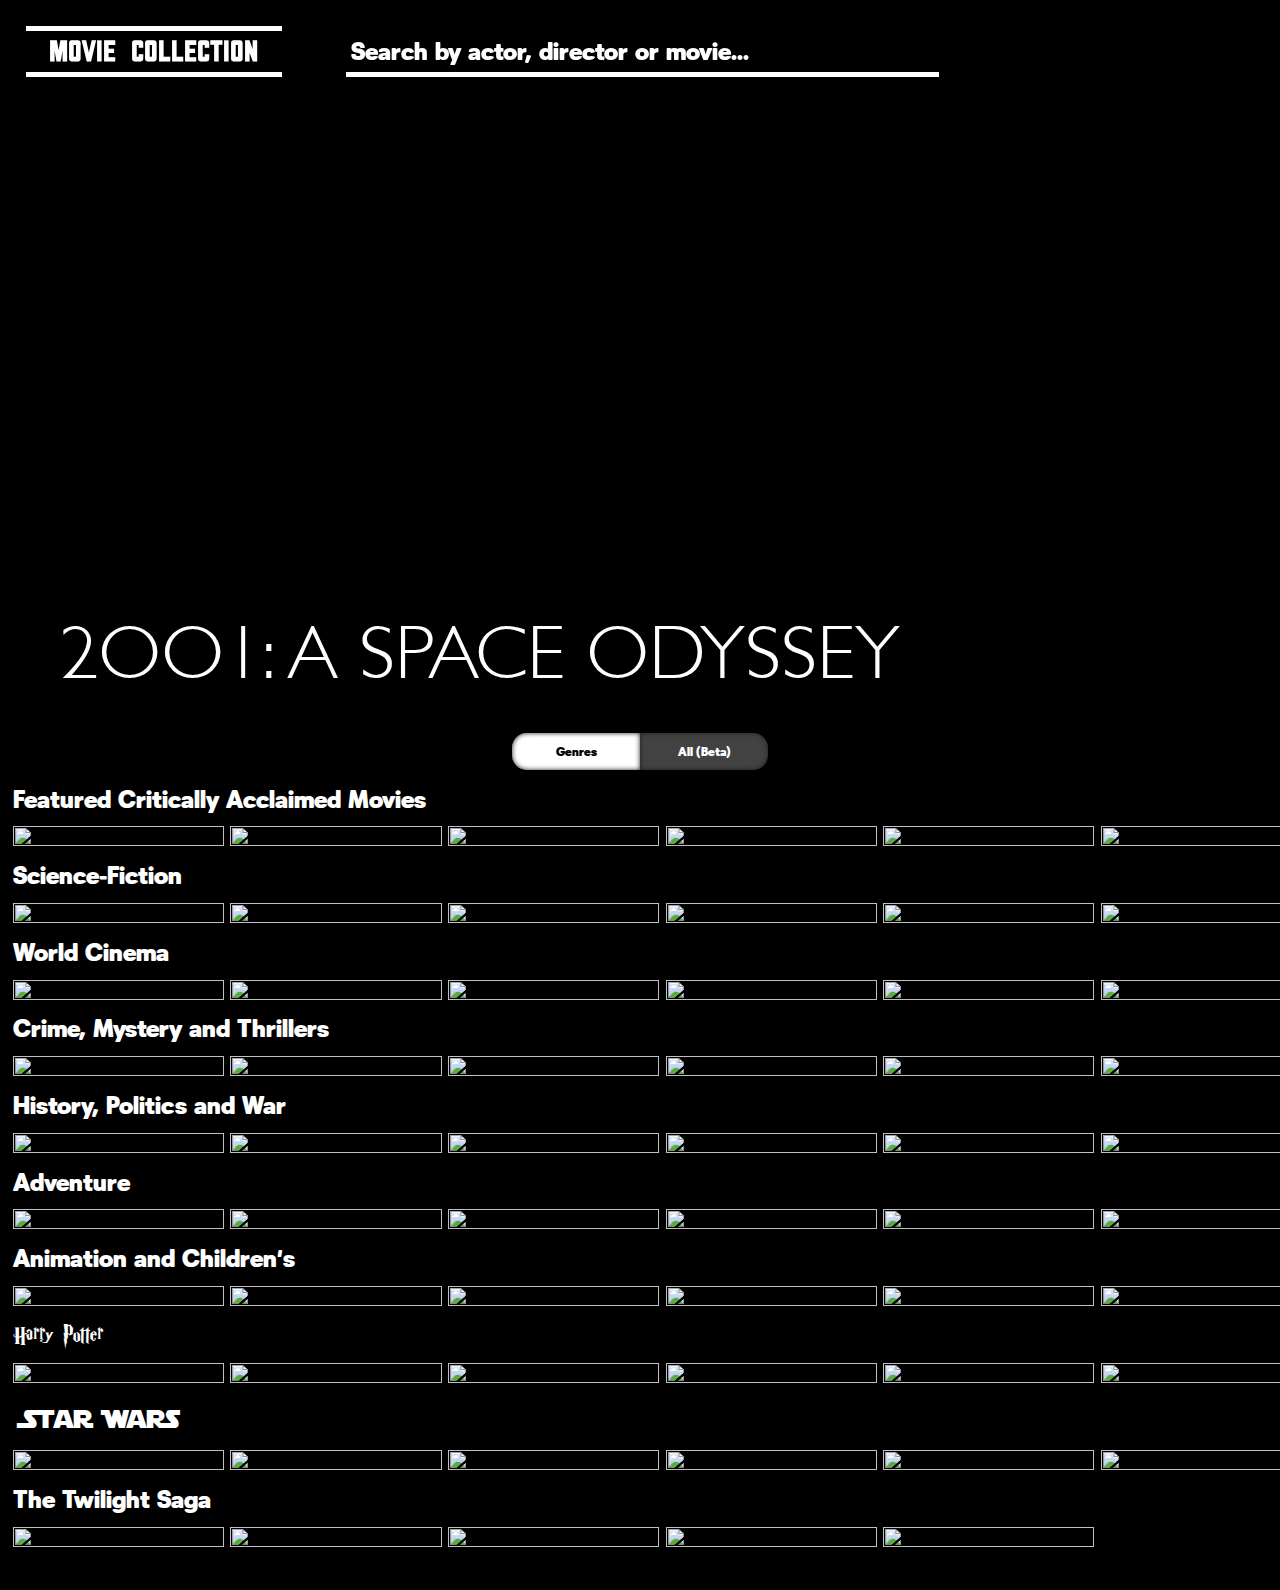
==== movies.html @ d175e72d "Adding the original code to be tidied up later." ====
<!DOCTYPE html>
<html>
<head>
    <title>Movie Collection</title>
    <link rel="stylesheet" type="text/css" href="movies.css" />
    <link rel="mask-icon" href="safari.svg" color="black">
    <script src="movies.js"></script>
    <meta charset="utf-8">
    <meta name="theme-color" content="#000000">
    <meta name="viewport" content="width=device-width, initial-scale=1, minimum-scale=1, maximum-scale=1, user-scalable=no">
</head>
    
<body>
<script></script>

    <div id="top-bar">
        <div class="top-title-box">        
            <p class="top-title">MOVIE COLLECTION</p>
        </div>
        <div id="top-search-box">
            <input type="text" id="search1" onkeyup="search1()"  placeholder="Search by actor, director or movie..." title="Type in a movie">
        </div>
    </div>
    
    <div id="block"></div>
    
    <a id="banner-link" href="https://1drv.ms/v/s!AguK73hSjArpjapY41tPJSIw1iPypg?e=dMWLCm">
        <div id="banner">
            <div id="banner-title-box">
                <p id="banner-title">2OO1: A SPACE ODYSSEY</p>
            </div>
        </div>
    </a>
    
    <p id="search-results">Search Results</p>
    
    <div id="button-box">
        <button class="buttons" id="view-genres">Genres</button><button class="buttons" id="view-all" onclick="sortList()">All (Beta)</button>
    </div>
          
<div id="content">

    <p class="content-title">Featured Critically Acclaimed Movies</p>
    
    <div class="content-row">

        <div class="movie-box">
            <img src="posters/catchme.jpg" class="movie-poster">
            <a href="https://www.youtube.com/embed/p1Fbf358i7I">
                <div class="movie-information">
                    <div class="movie-details">
                        <p class="movie-title">Catch Me If You Can</p>
                        <p class="movie-detail">Steven Spielberg</p>
                        <p class="movie-detail">2002</p>
                        <p class="movie-detail">Biographical/Crime</p>
                        <p class="movie-detail">2 hours 21 minutes</p> 
                        <p class="movie-detail-hidden">Leonardo DiCaprio, Tom Hanks, Christopher Walken, Martin Sheen</p>
                    </div>
                    <img src="icons/youtube.png" class="movie-icon movie-icon-left">
                    <img src="ratings/12.png" class="movie-icon movie-icon-right"> 
                </div>
             </a>
        </div>
        <div class="movie-box">
            <img src="posters/clockwork.jpg" class="movie-poster">
            <a href="https://www.amazon.co.uk/gp/video/detail/B00FFIID88/ref=atv_yv_hom_c_unkc_1_1">
                <div class="movie-information">
                    <div class="movie-details">
                        <p class="movie-title">Clockwork Orange<span style="float: left;">A</span></p>
                        <p class="movie-detail">Stanley Kubrick</p>
                        <p class="movie-detail">1971</p>
                        <p class="movie-detail">Dystopian</p>
                        <p class="movie-detail">2 hours 11 minutes</p> 
                        <p class="movie-detail-hidden">Malcolm McDowell, Patrick Magee, Michael Bates, Philip Stone</p>
                    </div>
                    <img src="icons/prime.png" class="movie-icon movie-icon-left">
                    <img src="ratings/18.png" class="movie-icon movie-icon-right"> 
                </div>
             </a>
        </div>
        <div class="movie-box">
            <img src="posters/mulholland.jpg" class="movie-poster">
            <a>
                <div class="movie-information">
                    <div class="movie-details">
                        <p class="movie-title">Mulholland Drive</p>
                        <p class="movie-detail">David Lynch</p>
                        <p class="movie-detail">2001</p>
                        <p class="movie-detail">Neo-Noir/Psychological Thriller</p>
                        <p class="movie-detail">2 hours 27 minutes</p> 
                        <p class="movie-detail-hidden">Naomi Watts, Laura Harring, Justin Theroux</p>
                    </div>
                    <img src="icons/blu-ray.png" class="movie-icon movie-icon-left">
                    <img src="ratings/15.png" class="movie-icon movie-icon-right"> 
                </div>
             </a>
        </div>
        <div class="movie-box">
            <img src="posters/pulp.jpg" class="movie-poster">
            <a href="https://www.youtube.com/embed/l37CMUicZFM">
                <div class="movie-information">
                    <div class="movie-details">
                        <p class="movie-title">Pulp Fiction</p>
                        <p class="movie-detail">Quentin Tarantino</p>
                        <p class="movie-detail">1994</p>
                        <p class="movie-detail">Crime</p>
                        <p class="movie-detail">2 hours 34 minutes</p> 
                        <p class="movie-detail-hidden">John Travolta, Uma Thurman, Samuel L. Jackson, Bruce Willis</p>
                    </div>
                    <img src="icons/youtube.png" class="movie-icon movie-icon-left">
                    <img src="ratings/18.png" class="movie-icon movie-icon-right"> 
                </div>
             </a>
        </div>
        <div class="movie-box">
            <img src="posters/shawshank.jpg" class="movie-poster">
            <a>
                <div class="movie-information">
                    <div class="movie-details">
                        <p class="movie-title">The Shawshank Redemption</p>
                        <p class="movie-detail">Frank Darabont</p>
                        <p class="movie-detail">1994</p>
                        <p class="movie-detail">Crime/Drama</p>
                        <p class="movie-detail">2 hours 16 minutes</p> 
                        <p class="movie-detail-hidden">Tim Robbins, Morgan Freeman</p>
                    </div>
                    <img src="icons/dvd.png" class="movie-icon movie-icon-left">
                    <img src="ratings/15.png" class="movie-icon movie-icon-right"> 
                </div>
             </a>
        </div>
        <div class="movie-box">
            <img src="posters/shining.jpg" class="movie-poster">
            <a href="https://www.amazon.co.uk/Shining-Jack-Nicholson/dp/B00HQFFNRW/ref=sr_1_1?crid=3IBY48U5XYM5M&keywords=the+shining&qid=1564929673&s=instant-video&sprefix=the+shi%2Cinstant-video%2C151&sr=1-1">
                <div class="movie-information">
                    <div class="movie-details">
                        <p class="movie-title">The Shining</p>
                        <p class="movie-detail">Stanley Kubrick</p>
                        <p class="movie-detail">1980</p>
                        <p class="movie-detail">Horror</p>
                        <p class="movie-detail">1 hour 59 minutes</p> 
                        <p class="movie-detail-hidden">Jack Nicholson, Shelley Duvall, Danny Lloyd</p>
                    </div>
                    <img src="icons/prime.png" class="movie-icon movie-icon-left">
                    <img src="ratings/15.png" class="movie-icon movie-icon-right"> 
                </div>
             </a>
        </div>
        <div class="movie-box">
            <img src="posters/blood.jpg" class="movie-poster">
            <a href="https://www.youtube.com/embed/XcdvukPJcW8">
                <div class="movie-information">
                    <div class="movie-details">
                        <p class="movie-title">There Will Be Blood</p>
                        <p class="movie-detail">Paul Thomas Anderson</p>
                        <p class="movie-detail">2007</p>
                        <p class="movie-detail">Drama/Epic</p>
                        <p class="movie-detail">2 hours 38 minutes</p> 
                        <p class="movie-detail-hidden">Daniel Day-Lewis, Paul Dano, Dillon Freasier</p>
                    </div>
                    <img src="icons/youtube.png" class="movie-icon movie-icon-left">
                    <img src="ratings/15.png" class="movie-icon movie-icon-right"> 
                </div>
             </a>
        </div>
        <div class="movie-box">
            <img src="posters/zulu.jpg" class="movie-poster">
            <a href="https://1drv.ms/v/s!AguK73hSjArpjapazeP9pHQRBlrNJQ?e=aNs4Rh">
                <div class="movie-information">
                    <div class="movie-details">
                        <p class="movie-title">Zulu</p>
                        <p class="movie-detail">Cy Endfield</p>
                        <p class="movie-detail">1964</p>
                        <p class="movie-detail">War</p>
                        <p class="movie-detail">2 hours 18 minutes</p> 
                        <p class="movie-detail-hidden">Stanley Baker, Jack Hawkins, Jack Hawkins, James Booth, Michael Caine</p>
                    </div>
                    <img src="icons/hard-drive.png" class="movie-icon movie-icon-left">
                    <img src="ratings/pg.png" class="movie-icon movie-icon-right"> 
                </div>
             </a>
        </div>
    </div>
    
    <p class="content-title" id="test">Science-Fiction</p>
    
    <div class="content-row">
        <div class="movie-box">
            <img src="posters/2012.jpg" class="movie-poster">
            <a>
                <div class="movie-information">
                    <div class="movie-details">
                        <p class="movie-title">2012</p>
                        <p class="movie-detail">Roland Emmerich</p>
                        <p class="movie-detail">2009</p>
                        <p class="movie-detail">Drama/Science-Fiction=</p>
                        <p class="movie-detail">2 hours 31 minutes</p> 
                        <p class="movie-detail-hidden">John Cusack, Morgan Lily, Amanda Peet, Chiwetel Ejiofor, Woody Harrelson</p>
                    </div>
                    <img src="icons/dvd.png" class="movie-icon movie-icon-left">
                    <img src="ratings/12.png" class="movie-icon movie-icon-right"> 
                </div>
             </a>
        </div>
        <div class="movie-box">
            <img src="posters/2001.jpg" class="movie-poster">
            <a href="https://1drv.ms/v/s!AguK73hSjArpjapY41tPJSIw1iPypg?e=dMWLCm">
                <div class="movie-information">
                    <div class="movie-details">
                        <p class="movie-title">2001: A Space Odyssey</p>
                        <p class="movie-detail">Stanley Kubrick</p>
                        <p class="movie-detail">1968</p>
                        <p class="movie-detail">Science-Fiction</p>
                        <p class="movie-detail">2 hours 29 minutes</p> 
                        <p class="movie-detail-hidden">Keir Dullea, Douglas Rain, Gary Lockwood</p>
                    </div>
                    <img src="icons/hard-drive.png" class="movie-icon movie-icon-left">
                    <img src="ratings/u.png" class="movie-icon movie-icon-right"> 
                </div>
             </a>
        </div>
        <div class="movie-box">
            <img src="posters/arrival.jpeg" class="movie-poster">
            <a>
                <div class="movie-information">
                    <div class="movie-details">
                        <p class="movie-title">Arrival</p>
                        <p class="movie-detail">Denis Villeneuve</p>
                        <p class="movie-detail">2016</p>
                        <p class="movie-detail">Drama/Science-Fiction</p>
                        <p class="movie-detail">1 hour 56 minutes</p> 
                        <p class="movie-detail-hidden">Amy Adams, Jeremy Renner, Forest Whitaker</p>
                    </div>
                    <img src="icons/blu-ray.png" class="movie-icon movie-icon-left">
                    <img src="ratings/12a.png" class="movie-icon movie-icon-right"> 
                </div>
             </a>
        </div>
        <div class="movie-box">
            <img src="posters/avatar.jpg" class="movie-poster">
            <a>
                <div class="movie-information">
                    <div class="movie-details">
                        <p class="movie-title">Avatar</p>
                        <p class="movie-detail">James Cameron</p>
                        <p class="movie-detail">2009</p>
                        <p class="movie-detail">Fantasy/Science-Fiction</p>
                        <p class="movie-detail">2 hours 50 minutes</p> 
                        <p class="movie-detail-hidden">Sam Worthington, Zoe Saldana, Sigourney Weaver</p>
                        <p class="movie-detail">Collector's Extended Cut</p> 
                    </div>
                    <img src="icons/blu-ray.png" class="movie-icon movie-icon-left">
                    <img src="ratings/12.png" class="movie-icon movie-icon-right"> 
                </div>
             </a>
        </div>
        <div class="movie-box">
            <img src="posters/district.jpg" class="movie-poster">
            <a>
                <div class="movie-information">
                    <div class="movie-details">
                        <p class="movie-title">District 9</p>
                        <p class="movie-detail">Neill Blomkamp</p>
                        <p class="movie-detail">2009</p>
                        <p class="movie-detail">Action/Science-Fiction</p>
                        <p class="movie-detail">1 hour 52 minutes</p> 
                        <p class="movie-detail-hidden">Sharlto Copley, Jason Cope, Louis Minnaar</p>
                    </div>
                    <img src="icons/blu-ray.png" class="movie-icon movie-icon-left">
                    <img src="ratings/15.png" class="movie-icon movie-icon-right"> 
                </div>
             </a>
        </div>
        <div class="movie-box">
            <img src="posters/gravity.jpg" class="movie-poster">
            <a href="https://www.youtube.com/embed/vqLInEywivE">
                <div class="movie-information">
                    <div class="movie-details">
                        <p class="movie-title">Gravity</p>
                        <p class="movie-detail">Alfonso Cuaron</p>
                        <p class="movie-detail">2013</p>
                        <p class="movie-detail">Science-Fiction</p>
                        <p class="movie-detail">1 hour 30 minutes</p> 
                        <p class="movie-detail-hidden">George Clooney, Sandra Bullock</p>
                    </div>
                    <img src="icons/youtube.png" class="movie-icon movie-icon-left">
                    <img src="ratings/12.png" class="movie-icon movie-icon-right"> 
                </div>
             </a>
        </div>
        <div class="movie-box">
            <img src="posters/interstellar.jpg" class="movie-poster">
            <a>
                <div class="movie-information">
                    <div class="movie-details">
                        <p class="movie-title">Interstellar</p>
                        <p class="movie-detail">Christopher Nolan</p>
                        <p class="movie-detail">2014</p>
                        <p class="movie-detail">Science-Fiction</p>
                        <p class="movie-detail">2 hours 49 minutes</p> 
                        <p class="movie-detail-hidden">Matthew McConaughey, Anne Hathaway, Jessica Chastain, Michael Caine, Mackenzie Foy, Matt Damon, Casey Affleck</p>
                    </div>
                    <img src="icons/blu-ray.png" class="movie-icon movie-icon-left">
                    <img src="ratings/12.png" class="movie-icon movie-icon-right"> 
                </div>
             </a>
        </div>
        <div class="movie-box">
            <img src="posters/maze.jpg" class="movie-poster">
            <a href="https://www.youtube.com/embed/XMV3xsQwx5o">
                <div class="movie-information">
                    <div class="movie-details">
                        <p class="movie-title">The Maze Runner</p>
                        <p class="movie-detail">Wes Ball</p>
                        <p class="movie-detail">2014</p>
                        <p class="movie-detail">Dystopian/Science-Fiction</p>
                        <p class="movie-detail">1 hour 53 minutes</p>   
                        <p class="movie-detail-hidden">Dylan O'Brien, Thomas Brodie-Sangster, Kaya Scodelario, Will Poulter</p>
                        <p class="movie-detail">Extended Edition</p>
                    </div>
                    <img src="icons/youtube.png" class="movie-icon movie-icon-left">
                    <img src="ratings/15.png" class="movie-icon movie-icon-right"> 
                </div>
             </a>
        </div>
        <div class="movie-box">
            <img src="posters/rememory.jpg" class="movie-poster">
            <a href="https://www.youtube.com/embed/rsV9kJRIluM">
                <div class="movie-information">
                    <div class="movie-details">
                        <p class="movie-title">Rememory</p>
                        <p class="movie-detail">Mark Palansky</p>
                        <p class="movie-detail">2017</p>
                        <p class="movie-detail">Mystery/Science-Fiction</p>
                        <p class="movie-detail">1 hour 52 minutes</p> 
                        <p class="movie-detail-hidden">Peter Dinklage, Julia Ormond, Martin Donovan</p>
                    </div>
                    <img src="icons/youtube.png" class="movie-icon movie-icon-left">
                    <img src="ratings/12.png" class="movie-icon movie-icon-right"> 
                </div>
             </a>
        </div>
        <div class="movie-box">
            <img src="posters/things.jpg" class="movie-poster">
            <a href="https://1drv.ms/v/s!AguK73hSjArpjawMyT2qcS2K-OV7NQ?e=6rxZE4">
                <div class="movie-information">
                    <div class="movie-details">
                        <p class="movie-title">Things to Come</p>
                        <p class="movie-detail">Stanley Donen</p>
                        <p class="movie-detail">1936</p>
                        <p class="movie-detail">Science-Fiction</p>
                        <p class="movie-detail">1 hour 36 minutes</p> 
                        <p class="movie-detail-hidden">Raymond Massey, Edward Chapman, 	Ralph Richardson, Margaretta Scott</p>
                    </div>
                    <img src="icons/hard-drive.png" class="movie-icon movie-icon-left">
                    <img src="ratings/pg.png" class="movie-icon movie-icon-right"> 
                </div>
             </a>
        </div>
    </div>
    
    <p class="content-title">World Cinema</p>
    
    <div class="content-row">
        <div class="movie-box">
            <img src="posters/blue.jpg" class="movie-poster">
            <a href="https://www.amazon.co.uk/gp/video/detail/B00KB5HUK2/ref=atv_yv_hom_c_unkc_1_1">
                <div class="movie-information">
                    <div class="movie-details">
                        <p class="movie-title">Blue is the Warmest Colour</p>
                        <p class="movie-detail">Abdellatif Kechiche</p>
                        <p class="movie-detail">2013</p>
                        <p class="movie-detail">Romance</p>
                        <p class="movie-detail">3 hours 0 minutes</p> 
                        <p class="movie-detail-hidden">Adele Exarchopoulos, Lea Seydoux</p>
                        <p class="movie-detail">French</p>
                    </div>
                    <img src="icons/prime.png" class="movie-icon movie-icon-left">
                    <img src="ratings/18.png" class="movie-icon movie-icon-right"> 
                </div>
             </a>
        </div>
        <div class="movie-box">
            <img src="posters/handmaiden.jpg" class="movie-poster">
            <a href="https://www.youtube.com/embed/GAlMC-gcfqU">
                <div class="movie-information">
                    <div class="movie-details">
                        <p class="movie-title">The Handmaiden</p>
                        <p class="movie-detail">Park Chan-wook</p>
                        <p class="movie-detail">2017</p>
                        <p class="movie-detail">Psychological Thriller</p>
                        <p class="movie-detail">2 hours 48 minutes</p>   
                        <p class="movie-detail-hidden">Minhee Kim, Tae Ri Kim, Jung-woo Ha, Jin-woong Jo</p>
                        <p class="movie-detail">Extended Edition</p>
                        <p class="movie-detail">Korean</p>
                    </div>
                    <img src="icons/youtube.png" class="movie-icon movie-icon-left">
                    <img src="ratings/18.png" class="movie-icon movie-icon-right"> 
                </div>
             </a>
        </div>
        <div class="movie-box">
            <img src="posters/oldboy.jpg" class="movie-poster">
            <a href="https://www.youtube.com/embed/x4Uil51XN-c">
                <div class="movie-information">
                    <div class="movie-details">
                        <p class="movie-title">Oldboy</p>
                        <p class="movie-detail">Park Chan-wook</p>
                        <p class="movie-detail">2003</p>
                        <p class="movie-detail">Mystery/Thriller</p>
                        <p class="movie-detail">2 hours 0 minutes</p>  
                        <p class="movie-detail-hidden">Choi min-sik, Kang Hye-jung Yoo Ji-Tae</p>
                        <p class="movie-detail">Korean</p>
                    </div>
                    <img src="icons/youtube.png" class="movie-icon movie-icon-left">
                    <img src="ratings/18.png" class="movie-icon movie-icon-right"> 
                </div>
             </a>
        </div>
        <div class="movie-box">
            <img src="posters/pans.jpg" class="movie-poster">
            <a>
                <div class="movie-information">
                    <div class="movie-details">
                        <p class="movie-title">Pan's Labyrinth</p>
                        <p class="movie-detail">Guillermo del Toro</p>
                        <p class="movie-detail">2006</p>
                        <p class="movie-detail">Dark Fantasy/Historical Drama</p>
                        <p class="movie-detail">1 hour 58 minutes</p>  
                        <p class="movie-detail-hidden">Ivana Baquero, Doug Jones, Sergi López</p>
                        <p class="movie-detail">Spanish</p>
                    </div>
                    <img src="icons/blu-ray.png" class="movie-icon movie-icon-left">
                    <img src="ratings/15.png" class="movie-icon movie-icon-right"> 
                </div>
             </a>
        </div>
        <div class="movie-box">
            <img src="posters/parasite.jpg" class="movie-poster">
            <a>
                <div class="movie-information">
                    <div class="movie-details">
                        <p class="movie-title">Parasite</p>
                        <p class="movie-detail">Bong Joon-ho</p>
                        <p class="movie-detail">2019</p>
                        <p class="movie-detail">Thriller</p>
                        <p class="movie-detail">2 hours 12 minutes</p> 
                        <p class="movie-detail-hidden">Kang Ho Song, Sun Kyun Lee, Yeo Jeong Cho, Woo Shik Choi, So Dam Park, Jung Eun Lee, Hyae Jin Chang</p>
                    </div>
                    <img src="icons/blu-ray.png" class="movie-icon movie-icon-left">
                    <img src="ratings/15.png" class="movie-icon movie-icon-right"> 
                </div>
             </a>
        </div>
        <div class="movie-box">
            <img src="posters/solaris.jpg" class="movie-poster">
            <a href="https://www.youtube.com/embed/mIVh8C7kkU4">
                <div class="movie-information">
                    <div class="movie-details">
                        <p class="movie-title">Solaris</p>
                        <p class="movie-detail">Andrei Tarkovsky</p>
                        <p class="movie-detail">1972</p>
                        <p class="movie-detail">Science-Fiction</p>
                        <p class="movie-detail">2 hours 47 minutes</p>  
                        <p class="movie-detail-hidden">Donatas Banionis, Natalya Bondarchuk</p>
                        <p class="movie-detail">Russian</p>
                    </div>
                    <img src="icons/youtube.png" class="movie-icon movie-icon-left">
                    <img src="ratings/12a.png" class="movie-icon movie-icon-right"> 
                </div>
             </a>
        </div>
        <div class="movie-box">
            <img src="posters/stalker.jpg" class="movie-poster">
            <a href="https://www.youtube.com/embed/9nm8wrcWh0Y">
                <div class="movie-information">
                    <div class="movie-details">
                        <p class="movie-title">Stalker</p>
                        <p class="movie-detail">Andrei Tarkovsky</p>
                        <p class="movie-detail">1980</p>
                        <p class="movie-detail">Science-Fiction</p>
                        <p class="movie-detail">2 hours 42 minutes</p>  
                        <p class="movie-detail-hidden">Aleksandr Kaydanovskiy, Anatoliy Solonitsyn, Nikolay Grinko, Alisa Freyndlikh</p>
                        <p class="movie-detail">Russian</p>
                    </div>
                    <img src="icons/youtube.png" class="movie-icon movie-icon-left">
                    <img src="ratings/pg.png" class="movie-icon movie-icon-right"> 
                </div>
             </a>
        </div>
    </div>
    
    <p class="content-title">Crime, Mystery and Thrillers</p>
    
    <div class="content-row">
        <div class="movie-box">
            <img src="posters/steps.jpg" class="movie-poster">
            <a href="https://1drv.ms/v/s!AguK73hSjArpjapbUhI-v4saLTE5-w?e=RDNw8p">
                <div class="movie-information">
                    <div class="movie-details">
                        <p class="movie-title">The 39 Steps</p>
                        <p class="movie-detail">Alfred Hitchcock</p>
                        <p class="movie-detail">1935</p>
                        <p class="movie-detail">Mystery/Thriller</p>
                        <p class="movie-detail">1 hour 27 minutes</p> 
                        <p class="movie-detail-hidden">Robert Donat, Madeleine Carroll, Wylie Watson</p>
                    </div>
                    <img src="icons/hard-drive.png" class="movie-icon movie-icon-left">
                    <img src="ratings/u.png" class="movie-icon movie-icon-right"> 
                </div>
             </a>
        </div>
        <div class="movie-box">
            <img src="posters/casino.png" class="movie-poster">
            <a>
                <div class="movie-information">
                    <div class="movie-details">
                        <p class="movie-title">Casino Royale</p>
                        <p class="movie-detail">Martin Campbell</p>
                        <p class="movie-detail">2006</p>
                        <p class="movie-detail">Spy/Thriller</p>
                        <p class="movie-detail">2 hours 18 minutes</p> 
                        <p class="movie-detail-hidden">Robert Donat, Madeleine Carroll, Wylie Watson</p>
                    </div>
                    <img src="icons/dvd.png" class="movie-icon movie-icon-left">
                    <img src="ratings/15.png" class="movie-icon movie-icon-right"> 
                </div>
             </a>
        </div>
        <div class="movie-box">
            <img src="posters/charade.jpg" class="movie-poster">
            <a href="https://1drv.ms/v/s!AguK73hSjArpjapXWmgKdABrteaOsw?e=0HqEhd">
                <div class="movie-information">
                    <div class="movie-details">
                        <p class="movie-title">Charade</p>
                        <p class="movie-detail">Stanley Donen</p>
                        <p class="movie-detail">1963</p>
                        <p class="movie-detail">Mystery/Thriller</p>
                        <p class="movie-detail">1 hour 53 minutes</p> 
                        <p class="movie-detail-hidden">Audrey Hepburn, Cary Grant, Walter Matthau, James Coburn, George Kennedy</p>
                    </div>
                    <img src="icons/hard-drive.png" class="movie-icon movie-icon-left">
                    <img src="ratings/pg.png" class="movie-icon movie-icon-right"> 
                </div>
             </a>
        </div>
        <div class="movie-box">
            <img src="posters/vinci.jpg" class="movie-poster">
            <a>
                <div class="movie-information">
                    <div class="movie-details">
                        <p class="movie-title">The Da Vinci Code</p>
                        <p class="movie-detail">Ron Howard</p>
                        <p class="movie-detail">2006</p>
                        <p class="movie-detail">Mystery/Thriller</p>
                        <p class="movie-detail">2 hours 22 minutes</p> 
                        <p class="movie-detail-hidden">Tom Hanks, Audrey Tautou, Paul Bettany, Ian McKellen</p>
                    </div>
                    <img src="icons/dvd.png" class="movie-icon movie-icon-left">
                    <img src="ratings/15.png" class="movie-icon movie-icon-right"> 
                </div>
             </a>
        </div>
        <div class="movie-box">
            <img src="posters/rises.jpg" class="movie-poster">
            <a>
                <div class="movie-information">
                    <div class="movie-details">
                        <p class="movie-title">The Dark Knight Rises</p>
                        <p class="movie-detail">Christopher Nolan</p>
                        <p class="movie-detail">2012</p>
                        <p class="movie-detail">Action/Superhero</p>
                        <p class="movie-detail">2 hours 40 minutes</p> 
                        <p class="movie-detail-hidden">Christian Bale, Tom Hardy, Anne Hathaway, Joseph Gordon-Levitt, Gary Oldman, Michael Caine, Morgan Freeman, Cillian Murphy</p>
                    </div>
                    <img src="icons/dvd.png" class="movie-icon movie-icon-left">
                    <img src="ratings/12.png" class="movie-icon movie-icon-right"> 
                </div>
             </a>
        </div>
        <div class="movie-box">
            <img src="posters/fast1.jpg" class="movie-poster">
            <a href="https://www.youtube.com/embed/MeSnSyYOHdE">
                <div class="movie-information">
                    <div class="movie-details">
                        <p class="movie-title">The Fast and the Furious</p>
                        <p class="movie-detail">Rob Cohen</p>
                        <p class="movie-detail">2001</p>
                        <p class="movie-detail">Action/Thriller</p>
                        <p class="movie-detail">1 hour 47 minutes</p> 
                        <p class="movie-detail-hidden">Paul Walker, Vin Diesel, Michelle Rodriguez, Jordana Brewster</p>
                    </div>
                    <img src="icons/youtube.png" class="movie-icon movie-icon-left">
                    <img src="ratings/15.png" class="movie-icon movie-icon-right"> 
                </div>
             </a>
        </div>
        <div class="movie-box">
            <img src="posters/budapest.jpg" class="movie-poster">
            <a href="https://www.youtube.com/embed/6NbVijUb7cA">
                <div class="movie-information">
                    <div class="movie-details">
                        <p class="movie-title">The Grand Budapest Hotel</p>
                        <p class="movie-detail">Wes Anderson</p>
                        <p class="movie-detail">2004</p>
                        <p class="movie-detail">Crime/Drama</p>
                        <p class="movie-detail">1 hour 40 minutes</p> 
                        <p class="movie-detail-hidden">Ralph Fiennes, Saoirse Ronan, Bill Murray, Edward Norton, Willem Dafoe, Tilda Swinton, Adrien Brody, Jeff Goldblum</p>
                    </div>
                    <img src="icons/youtube.png" class="movie-icon movie-icon-left">
                    <img src="ratings/15.png" class="movie-icon movie-icon-right"> 
                </div>
             </a>
        </div>
        <div class="movie-box">
            <img src="posters/nightcrawler.jpg" class="movie-poster">
            <a>
                <div class="movie-information">
                    <div class="movie-details">
                        <p class="movie-title">Nightcrawler</p>
                        <p class="movie-detail">Dan Gilroy</p>
                        <p class="movie-detail">2014</p>
                        <p class="movie-detail">Thriller</p>
                        <p class="movie-detail">1 hour 57 minutes</p> 
                        <p class="movie-detail-hidden">Jake Gyllenhaal, Rene Russo, Riz Ahmed</p>
                    </div>
                    <img src="icons/blu-ray.png" class="movie-icon movie-icon-left">
                    <img src="ratings/15.png" class="movie-icon movie-icon-right"> 
                </div>
             </a>
        </div>
        <div class="movie-box">
            <img src="posters/hollywood.jpg" class="movie-poster">
            <a href="https://www.youtube.com/embed/rwBkQnps-x8">
                <div class="movie-information">
                    <div class="movie-details">
                        <p class="movie-title">Once Upon a Time... in Hollywood</p>
                        <p class="movie-detail">Quentin Tarantino</p>
                        <p class="movie-detail">2019</p>
                        <p class="movie-detail">Crime/Drama</p>
                        <p class="movie-detail">2 hours 41 minutes</p> 
                        <p class="movie-detail-hidden">Al Pacino, Austin Butler, Brad Pitt, Bruce Dern, Dakota Fanning, Damian Lewis, Emile Hirsch, Julia Butters, Leonardo DiCaprio, Luke Perry, Margaret Qualley, Margot Robbie, Mike Moh, Timothy Olyphant</p>
                    </div>
                    <img src="icons/youtube.png" class="movie-icon movie-icon-left">
                    <img src="ratings/18.png" class="movie-icon movie-icon-right"> 
                </div>
             </a>
        </div>
        <div class="movie-box">
            <img src="posters/searching.jpg" class="movie-poster">
            <a>
                <div class="movie-information">
                    <div class="movie-details">
                        <p class="movie-title">Searching</p>
                        <p class="movie-detail">Aneesh Chaganty</p>
                        <p class="movie-detail">2018</p>
                        <p class="movie-detail">Mystery/Thriller</p>
                        <p class="movie-detail">1 hour 42 minutes</p> 
                        <p class="movie-detail-hidden">John Cho, Debra Messing, Sara Sohn</p>
                    </div>
                    <img src="icons/blu-ray.png" class="movie-icon movie-icon-left">
                    <img src="ratings/12.png" class="movie-icon movie-icon-right"> 
                </div>
             </a>
        </div>
        <div class="movie-box">
            <img src="posters/water.jpg" class="movie-poster">
            <a>
                <div class="movie-information">
                    <div class="movie-details">
                        <p class="movie-title">The Shape of Water</p>
                        <p class="movie-detail">Guillermo del Toro</p>
                        <p class="movie-detail">2016</p>
                        <p class="movie-detail">Dark Fantasy/Romance</p>
                        <p class="movie-detail">1 hour 58 minutes</p> 
                        <p class="movie-detail-hidden">Sally Hawkins, Octavia Spencer, Doug Jones, Michael Shannon</p>
                    </div>
                    <img src="icons/blu-ray.png" class="movie-icon movie-icon-left">
                    <img src="ratings/15.png" class="movie-icon movie-icon-right"> 
                </div>
             </a>
        </div>
        <div class="movie-box">
            <img src="posters/holmes.jpg" class="movie-poster">
            <a href="https://www.youtube.com/embed/Iw_TK5N4bu8">
                <div class="movie-information">
                    <div class="movie-details">
                        <p class="movie-title">Sherlock Holmes</p>
                        <p class="movie-detail">Guy Ritchie</p>
                        <p class="movie-detail">2009</p>
                        <p class="movie-detail">Action/Mystery/Period</p>
                        <p class="movie-detail">2 hours 8 minutes</p> 
                        <p class="movie-detail-hidden">Robert Downey, Jr., Jude Law, Rachel McAdams, Mark Strong, Kelly Reilly, Eddie Marsan</p>
                    </div>
                    <img src="icons/youtube.png" class="movie-icon movie-icon-left">
                    <img src="ratings/12.png" class="movie-icon movie-icon-right"> 
                </div>
             </a>
        </div>
        <div class="movie-box">
            <img src="posters/shutter.jpg" class="movie-poster">
            <a>
                <div class="movie-information">
                    <div class="movie-details">
                        <p class="movie-title">Shutter Island</p>
                        <p class="movie-detail">Martin Scorsese</p>
                        <p class="movie-detail">2010</p>
                        <p class="movie-detail">Neo-Noir/Psychological Thriller</p>
                        <p class="movie-detail">2 hours 18 minutes</p> 
                        <p class="movie-detail-hidden">Leonard Di Caprio, Ben Kingsley, Mark Ruffalo</p>
                    </div>
                    <img src="icons/blu-ray.png" class="movie-icon movie-icon-left">
                    <img src="ratings/15.png" class="movie-icon movie-icon-right"> 
                </div>
             </a>
        </div>
        <div class="movie-box">
            <img src="posters/spectre.jpg" class="movie-poster">
            <a>
                <div class="movie-information">
                    <div class="movie-details">
                        <p class="movie-title">Spectre</p>
                        <p class="movie-detail">Sam Mendes</p>
                        <p class="movie-detail">2015</p>
                        <p class="movie-detail">Spy/Thriller</p>
                        <p class="movie-detail">2 hours 22 minutes</p> 
                        <p class="movie-detail-hidden">Daniel Craig, Léa Seydoux, Christoph Waltz, Monica Bellucci, Naomie Harris, Ralph Fiennes, Ben Whishaw, Andrew Scott, Dave Bautista, Rory Kinnear</p>
                    </div>
                    <img src="icons/dvd.png" class="movie-icon movie-icon-left">
                    <img src="ratings/12.png" class="movie-icon movie-icon-right"> 
                </div>
             </a>
        </div>
    </div>
    
    <p class="content-title">History, Politics and War</p>
    
    <div class="content-row">
        <div class="movie-box">
            <img src="posters/apocalypse.jpg" class="movie-poster">
            <a>
                <div class="movie-information">
                    <div class="movie-details">
                        <p class="movie-title">Apocalypse Now</p>
                        <p class="movie-detail">Francis Ford Coppola</p>
                        <p class="movie-detail">1979</p>
                        <p class="movie-detail">Historical Epic/War</p>
                        <p class="movie-detail">2 hours 33 minutes</p> 
                        <p class="movie-detail-hidden">Martin Sheen, Marlon Brando, Robert Duvall, Laurence Fishburne, Harrison Ford</p>
                        <p class="movie-detail">2001 Redux Version</p>
                    </div>
                    <img src="icons/dvd.png" class="movie-icon movie-icon-left">
                    <img src="ratings/15.png" class="movie-icon movie-icon-right"> 
                </div>
             </a>
        </div>
        <div class="movie-box">
            <img src="posters/stalin.jpg" class="movie-poster">
            <a>
                <div class="movie-information">
                    <div class="movie-details">
                        <p class="movie-title">The Death of Stalin</p>
                        <p class="movie-detail">Armando Iannucci</p>
                        <p class="movie-detail">2017</p>
                        <p class="movie-detail">Comedy/Drama</p>
                        <p class="movie-detail">1 hour 46 minutes</p> 
                        <p class="movie-detail-hidden">Steve Buscemi, Jeffrey Tambor, Jason Isaacs, Michael Palin, Simon Russell Beale</p>
                    </div>
                    <img src="icons/blu-ray.png" class="movie-icon movie-icon-left">
                    <img src="ratings/15.png" class="movie-icon movie-icon-right"> 
                </div>
             </a>
        </div>
        <div class="movie-box">
            <img src="posters/strangelove.jpg" class="movie-poster">
            <a>
                <div class="movie-information">
                    <div class="movie-details">
                        <p class="movie-title">Dr. Strangelove or: How I Learned to Stop Worrying and Love the Bomb</p>
                        <p class="movie-detail">Stanley Kubrick</p>
                        <p class="movie-detail">1964</p>
                        <p class="movie-detail">Comedy/Drama</p>
                        <p class="movie-detail">1 hour 35 minutes</p> 
                        <p class="movie-detail-hidden">Peter Sellers, George C. Scott</p>
                    </div>
                    <img src="icons/blu-ray.png" class="movie-icon movie-icon-left">
                    <img src="ratings/pg.png" class="movie-icon movie-icon-right"> 
                </div>
             </a>
        </div>
        <div class="movie-box">
            <img src="posters/escape.jpg" class="movie-poster">
            <a href="https://1drv.ms/v/s!AguK73hSjArpjapZDLv0_9CxTeL3Tg?e=q1TrVI">
                <div class="movie-information">
                    <div class="movie-details">
                        <p class="movie-title">The Great Escape</p>
                        <p class="movie-detail">John Sturges</p>
                        <p class="movie-detail">1963</p>
                        <p class="movie-detail">Historical Epic/War</p>
                        <p class="movie-detail">2 hours 45 minutes</p> 
                        <p class="movie-detail-hidden">Steve McQueen, James Garner, Richard Attenborough, James Donald, Charles Bronson, Donald Pleasence, James Coburn, Hannes Messemer, David McCallum, 	Gordon Jackson, John Leyton, Angus Lennie, Nigel Stock, 	Robert Graf</p>
                    </div>
                    <img src="icons/hard-drive.png" class="movie-icon movie-icon-left">
                    <img src="ratings/pg.png" class="movie-icon movie-icon-right"> 
                </div>
             </a>
        </div>
        <div class="movie-box">
            <img src="posters/hacksaw.jpg" class="movie-poster">
             <a href="https://www.youtube.com/embed/RfeKIO2VBsI">
                <div class="movie-information">
                    <div class="movie-details">
                        <p class="movie-title">Hacksaw Ridge</p>
                        <p class="movie-detail">Mel Gibson</p>
                        <p class="movie-detail">2017</p>
                        <p class="movie-detail">War</p>
                        <p class="movie-detail">2 hours 19 minutes</p> 
                        <p class="movie-detail-hidden">Andrew Garfield, Sam Worthington, Luke Bracey, Teresa Palmer, Hugo Weaving, Rachel Griffiths, Vince Vaughn</p>
                    </div>
                    <img src="icons/youtube.png" class="movie-icon movie-icon-left">
                    <img src="ratings/15.png" class="movie-icon movie-icon-right"> 
                </div>
             </a>
        </div>
        <div class="movie-box">
            <img src="posters/arabia.jpg" class="movie-poster">
            <a href="https://www.amazon.co.uk/Lawrence-Arabia-Restored-Version-OToole/dp/B00FZR8F3C/ref=sr_1_1?keywords=Lawrence+of+arabia&qid=1565636379&s=instant-video&sr=1-1">
                <div class="movie-information">
                    <div class="movie-details">
                        <p class="movie-title">Lawrence of Arabia</p>
                        <p class="movie-detail">David Lean</p>
                        <p class="movie-detail">1962</p>
                        <p class="movie-detail">Historical Epic</p>
                        <p class="movie-detail">3 hours 47 minutes</p> 
                        <p class="movie-detail-hidden">Peter O'Toole, Omar Sharif, Alec Guinness, Anthony Quinn</p>
                        <p class="movie-detail">Restored Version</p>
                    </div>
                    <img src="icons/prime.png" class="movie-icon movie-icon-left">
                    <img src="ratings/pg.png" class="movie-icon movie-icon-right"> 
                </div>
             </a>
        </div>
        <div class="movie-box">
            <img src="posters/pianist.jpg" class="movie-poster">
             <a href="https://www.youtube.com/embed/oBllNQ90atk">
                <div class="movie-information">
                    <div class="movie-details">
                        <p class="movie-title">The Pianist</p>
                        <p class="movie-detail">Roman Polanski</p>
                        <p class="movie-detail">2002</p>
                        <p class="movie-detail">Drama/Historical/War</p>
                        <p class="movie-detail">2 hours 29 minutes</p> 
                        <p class="movie-detail-hidden">Adrien Brody, Emilia Fox, Maureen Lipman</p>
                    </div>
                    <img src="icons/youtube.png" class="movie-icon movie-icon-left">
                    <img src="ratings/15.png" class="movie-icon movie-icon-right"> 
                </div>
             </a>
        </div>
    </div>
    
    <p class="content-title">Adventure</p>
    
    <div class="content-row">
        <div class="movie-box">
            <img src="posters/gladiator.jpg" class="movie-poster">
            <a>
                <div class="movie-information">
                    <div class="movie-details">
                        <p class="movie-title">Gladiator</p>
                        <p class="movie-detail">Ridley Scott</p>
                        <p class="movie-detail">2001</p>
                        <p class="movie-detail">Action/Adventure</p>
                        <p class="movie-detail">2 hours 50 minutes</p> 
                        <p class="movie-detail-hidden">Russel Crowe, Joaquin Phoenix, Derek Jacobi</p>
                        <p class="movie-detail">Extended Edition</p>
                    </div>
                    <img src="icons/blu-ray.png" class="movie-icon movie-icon-left">
                    <img src="ratings/15.png" class="movie-icon movie-icon-right"> 
                </div>
             </a>
        </div>
        <div class="movie-box">
            <img src="posters/kingdom.jpeg" class="movie-poster">
            <a href="https://1drv.ms/v/s!AguK73hSjArpjawNCB5PLQtp9hGhWA?e=oO9tX3">
                <div class="movie-information">
                    <div class="movie-details">
                        <p class="movie-title">Kingdom of Heaven</p>
                        <p class="movie-detail">Ridley Scott</p>
                        <p class="movie-detail">2005</p>
                        <p class="movie-detail">Adventure/Historical Epic</p>
                        <p class="movie-detail">3 hours 10 minutes</p> 
                        <p class="movie-detail-hidden">Orlando Bloom, Eva Green, Jeremy Irons, David Thewlis, Brendan Gleeson, Marton Csokas, Liam Neeson</p>
                        <p class="movie-detail">Director's Cut</p>
                    </div>
                    <img src="icons/hard-drive.png" class="movie-icon movie-icon-left">
                    <img src="ratings/15.png" class="movie-icon movie-icon-right"> 
                </div>
             </a>
        </div>
        <div class="movie-box">
            <img src="posters/fellowship.jpg" class="movie-poster">
            <a>
                <div class="movie-information">
                    <div class="movie-details">
                        <p class="movie-title">The Lord of the Rings: The Fellowship of the Ring</p>
                        <p class="movie-detail">Peter Jackson</p>
                        <p class="movie-detail">2001</p>
                        <p class="movie-detail">Adventure/Fantasy</p>
                        <p class="movie-detail">3 hours 20 minutes</p> 
                        <p class="movie-detail-hidden">Elijah Wood, Sean Astin, Orlando Bloom, Viggo Mortensen, Ian McKellen, Cate Blanchett, Hugo Weaving, Andy Serkis, Christopher Lee</p>
                        <p class="movie-detail">Extended Edition</p> 
                    </div>
                    <img src="icons/dvd.png" class="movie-icon movie-icon-left">
                    <img src="ratings/pg.png" class="movie-icon movie-icon-right"> 
                </div>
             </a>
        </div>
        <div class="movie-box">
            <img src="posters/twotowers.jpg" class="movie-poster">
            <a>
                <div class="movie-information">
                    <div class="movie-details">
                        <p class="movie-title">The Lord of the Rings: The Two Towers</p>
                        <p class="movie-detail">Peter Jackson</p>
                        <p class="movie-detail">2002</p>
                        <p class="movie-detail">Adventure/Fantasy</p>
                        <p class="movie-detail">3 hours 34 minutes</p> 
                        <p class="movie-detail-hidden">Elijah Wood, Sean Astin, Orlando Bloom, Viggo Mortensen, Ian McKellen, Cate Blanchett, Hugo Weaving, Andy Serkis, Christopher Lee</p>
                        <p class="movie-detail">Extended Edition</p> 
                    </div>
                    <img src="icons/dvd.png" class="movie-icon movie-icon-left">
                    <img src="ratings/12.png" class="movie-icon movie-icon-right"> 
                </div>
             </a>
        </div>
        <div class="movie-box">
            <img src="posters/returnking.jpg" class="movie-poster">
            <a>
                <div class="movie-information">
                    <div class="movie-details">
                        <p class="movie-title">The Lord of the Rings: The Return of the King</p>
                        <p class="movie-detail">Peter Jackson</p>
                        <p class="movie-detail">2003</p>
                        <p class="movie-detail">Adventure/Fantasy</p>
                        <p class="movie-detail">4 hours 0 minutes</p> 
                        <p class="movie-detail-hidden">Elijah Wood, Sean Astin, Orlando Bloom, Viggo Mortensen, Ian McKellen, Cate Blanchett, Hugo Weaving, Andy Serkis, Christopher Lee</p>
                        <p class="movie-detail">Extended Edition</p> 
                    </div>
                    <img src="icons/dvd.png" class="movie-icon movie-icon-left">
                    <img src="ratings/12.png" class="movie-icon movie-icon-right"> 
                </div>
             </a>
        </div>
        <div class="movie-box">
            <img src="posters/chest.jpg" class="movie-poster">
            <a>
                <div class="movie-information">
                    <div class="movie-details">
                        <p class="movie-title">Pirates of the Caribbean: Dead Man's Chest</p>
                        <p class="movie-detail">Gore Verbinski</p>
                        <p class="movie-detail">2006</p>
                        <p class="movie-detail">Adventure/Swashbuckler</p>
                        <p class="movie-detail">2 hours 25 minutes</p> 
                        <p class="movie-detail-hidden">Johnny Depp, Keira Knightley, Orlando Bloom, Bill Nighy</p>
                    </div>
                    <img src="icons/dvd.png" class="movie-icon movie-icon-left">
                    <img src="ratings/12.png" class="movie-icon movie-icon-right"> 
                </div>
             </a>
        </div>
        <div class="movie-box">
            <img src="posters/worlds.jpg" class="movie-poster">
            <a>
                <div class="movie-information">
                    <div class="movie-details">
                        <p class="movie-title">Pirates of the Caribbean: At World's End</p>
                        <p class="movie-detail">Gore Verbinski</p>
                        <p class="movie-detail">2007</p>
                        <p class="movie-detail">Adventure/Swashbuckler</p>
                        <p class="movie-detail">2 hours 41 minutes</p> 
                        <p class="movie-detail-hidden">Johnny Depp, Keira Knightley, Orlando Bloom, Geoffrey Rush</p>
                    </div>
                    <img src="icons/dvd.png" class="movie-icon movie-icon-left">
                    <img src="ratings/12.png" class="movie-icon movie-icon-right"> 
                </div>
             </a>
        </div>
        <div class="movie-box">
            <img src="posters/treasure.jpg" class="movie-poster">
            <a>
                <div class="movie-information">
                    <div class="movie-details">
                        <p class="movie-title">Treasure Island</p>
                        <p class="movie-detail">Steve Barron</p>
                        <p class="movie-detail">2012</p>
                        <p class="movie-detail">Adventure/Swashbuckler</p>
                        <p class="movie-detail">2 hours 58 minutes</p> 
                        <p class="movie-detail-hidden">Eddie Izzard, Elijah Wood, Donald Sutherland, Philip Glenister, Rupert Penry-Jones</p>
                    </div>
                    <img src="icons/dvd.png" class="movie-icon movie-icon-left">
                    <img src="ratings/12.png" class="movie-icon movie-icon-right"> 
                </div>
             </a>
        </div>
    </div>
    
    <p class="content-title">Animation and Children's</p>
    
    <div class="content-row">
        <div class="movie-box">
            <img src="posters/despicable2.png" class="movie-poster">
            <a>
                <div class="movie-information">
                    <div class="movie-details">
                        <p class="movie-title">Despicable Me 2</p>
                        <p class="movie-detail">Pierre Coffin, Chris Renaud</p>
                        <p class="movie-detail">2013</p>
                        <p class="movie-detail">Comedy</p>
                        <p class="movie-detail">1 hour 38 minutes</p> 
                        <p class="movie-detail-hidden">Steve Carell, Kristen Wiig</p>
                    </div>
                    <img src="icons/dvd.png" class="movie-icon movie-icon-left">
                    <img src="ratings/u.png" class="movie-icon movie-icon-right"> 
                </div>
             </a>
        </div>
        <div class="movie-box">
            <img src="posters/howls.jpg" class="movie-poster">
            <a>
                <div class="movie-information">
                    <div class="movie-details">
                        <p class="movie-title">Howl's Moving Castle</p>
                        <p class="movie-detail">Hayao Miyazaki</p>
                        <p class="movie-detail">2004</p>
                        <p class="movie-detail">Anime/Fantasy</p>
                        <p class="movie-detail">1 hour 59 minutes</p> 
                        <p class="movie-detail-hidden">Jean Simmons, Emily Mortimer, Christian Bale, Lauren Bacall</p>
                    </div>
                    <img src="icons/blu-ray.png" class="movie-icon movie-icon-left">
                    <img src="ratings/u.png" class="movie-icon movie-icon-right"> 
                </div>
             </a>
        </div>
        <div class="movie-box">
            <img src="posters/ice.jpg" class="movie-poster">
            <a>
                <div class="movie-information">
                    <div class="movie-details">
                        <p class="movie-title">Ice Age</p>
                        <p class="movie-detail">Chris Wedge</p>
                        <p class="movie-detail">2002</p>
                        <p class="movie-detail">Adventure</p>
                        <p class="movie-detail">1 hour 17 minutes</p> 
                        <p class="movie-detail-hidden">Ray Romano, John Leguizamo, Denis Leary</p>
                    </div>
                    <img src="icons/dvd.png" class="movie-icon movie-icon-left">
                    <img src="ratings/u.png" class="movie-icon movie-icon-right"> 
                </div>
             </a>
        </div>
        <div class="movie-box">
            <img src="posters/legobatman.jpg" class="movie-poster">
            <a href="https://www.youtube.com/embed/OQN6Xb5EYQ0">
                <div class="movie-information">
                    <div class="movie-details">
                        <p class="movie-title">The Lego Batman Movie</p>
                        <p class="movie-detail">Chris McKay</p>
                        <p class="movie-detail">2017</p>
                        <p class="movie-detail">Superhero</p>
                        <p class="movie-detail">1 hour 44 minutes</p> 
                        <p class="movie-detail-hidden">Will Arnett, Michael Cera, Rosario Dawson, Zach Galifianakis</p>
                    </div>
                    <img src="icons/youtube.png" class="movie-icon movie-icon-left">
                    <img src="ratings/u.png" class="movie-icon movie-icon-right"> 
                </div>
             </a>
        </div>
        <div class="movie-box">
            <img src="posters/lego.jpg" class="movie-poster">
            <a href="https://rakuten.tv/uk/movies/the-lego-movie">
                <div class="movie-information">
                    <div class="movie-details">
                        <p class="movie-title">The Lego Movie</p>
                        <p class="movie-detail">Chris Miller, Phil Lord</p>
                        <p class="movie-detail">2014</p>
                        <p class="movie-detail">Adventure</p>
                        <p class="movie-detail">1 hour 41 minutes</p> 
                        <p class="movie-detail-hidden">Chris Pratt, Elizabeth Banks, Will Ferrell, Morgan Freeman, Liam Neeson</p>
                    </div>
                    <img src="icons/rakuten.png" class="movie-icon movie-icon-left">
                    <img src="ratings/u.png" class="movie-icon movie-icon-right"> 
                </div>
             </a>
        </div>
        <div class="movie-box">
            <img src="posters/mibthree.jpg" class="movie-poster">
            <a>
                <div class="movie-information">
                    <div class="movie-details">
                        <p class="movie-title">Men in Black 3</p>
                        <p class="movie-detail">Barry Sonnenfeld</p>
                        <p class="movie-detail">2012</p>
                        <p class="movie-detail">Action/Science-Fiction</p>
                        <p class="movie-detail">1 hour 41 minutes</p> 
                        <p class="movie-detail-hidden">Will Smith, Tommy Lee Jones, Josh Brolin, Emma Thompson</p>
                    </div>
                    <img src="icons/dvd.png" class="movie-icon movie-icon-left">
                    <img src="ratings/pg.png" class="movie-icon movie-icon-right"> 
                </div>
             </a>
        </div>
        <div class="movie-box">
            <img src="posters/totoro.jpg" class="movie-poster">
            <a>
                <div class="movie-information">
                    <div class="movie-details">
                        <p class="movie-title">My Neighbour Totoro</p>
                        <p class="movie-detail">Hayao Miyazaki</p>
                        <p class="movie-detail">1988</p>
                        <p class="movie-detail">Anime/Fantasy</p>
                        <p class="movie-detail">1 hour 26 minutes</p> 
                        <p class="movie-detail-hidden">Dakota Fanning, Elle Fanning, Lea Salonga</p>
                    </div>
                    <img src="icons/blu-ray.png" class="movie-icon movie-icon-left">
                    <img src="ratings/u.png" class="movie-icon movie-icon-right"> 
                </div>
             </a>
        </div>
        <div class="movie-box">
            <img src="posters/narnia.jpg" class="movie-poster">
            <a>
                <div class="movie-information">
                    <div class="movie-details">
                        <p class="movie-title">The Chronicles of Narnia: The Lion, the Witch and the Wardrobe</p>
                        <p class="movie-detail">Andrew Adamson</p>
                        <p class="movie-detail">2005</p>
                        <p class="movie-detail">Fantasy</p>
                        <p class="movie-detail">2 hours 17 minutes</p> 
                        <p class="movie-detail-hidden">William Moseley, Tilda Swinton, Skandar Keynes, Anna Popplewell, Georgie Henley</p>
                    </div>
                    <img src="icons/dvd.png" class="movie-icon movie-icon-left">
                    <img src="ratings/pg.png" class="movie-icon movie-icon-right"> 
                </div>
             </a>
        </div>
        <div class="movie-box">
            <img src="posters/caspian.jpg" class="movie-poster">
            <a>
                <div class="movie-information">
                    <div class="movie-details">
                        <p class="movie-title">The Chronicles of Narnia: Prince Caspian</p>
                        <p class="movie-detail">Andrew Adamson</p>
                        <p class="movie-detail">2008</p>
                        <p class="movie-detail">Fantasy</p>
                        <p class="movie-detail">2 hours 24 minutes</p> 
                        <p class="movie-detail-hidden">William Moseley, Ben Barnes, Skandar Keynes, Anna Popplewell, Georgie Henley</p>
                    </div>
                    <img src="icons/dvd.png" class="movie-icon movie-icon-left">
                    <img src="ratings/pg.png" class="movie-icon movie-icon-right"> 
                </div>
             </a>
        </div>
        <div class="movie-box">
            <img src="posters/museum.jpg" class="movie-poster">
            <a href="https://www.youtube.com/embed/Zi6Cb75eH6Y">
                <div class="movie-information">
                    <div class="movie-details">
                        <p class="movie-title">Night at the Museum</p>
                        <p class="movie-detail">Shawn Levy</p>
                        <p class="movie-detail">2006</p>
                        <p class="movie-detail">Action/Fantasy</p>
                        <p class="movie-detail">1 hour 49 minutes</p> 
                        <p class="movie-detail-hidden">Ben Stiller, Robin Williams, Owen Wilson, Ricky Gervais, Rami Malek, Dick Van Dyke, Steve Coogan</p>
                    </div>
                    <img src="icons/youtube.png" class="movie-icon movie-icon-left">
                    <img src="ratings/pg.png" class="movie-icon movie-icon-right"> 
                </div>
             </a>
        </div>
        <div class="movie-box">
            <img src="posters/mononoke.jpg" class="movie-poster">
            <a>
                <div class="movie-information">
                    <div class="movie-details">
                        <p class="movie-title">Princess Mononoke</p>
                        <p class="movie-detail">Hayao Miyazaki</p>
                        <p class="movie-detail">1997</p>
                        <p class="movie-detail">Anime/Fantasy</p>
                        <p class="movie-detail">2 hours 14 minutes</p> 
                        <p class="movie-detail-hidden">Billy Crudup, Claire Danes, Minnie Driver</p>
                    </div>
                    <img src="icons/blu-ray.png" class="movie-icon movie-icon-left">
                    <img src="ratings/pg.png" class="movie-icon movie-icon-right"> 
                </div>
             </a>
        </div>
        <div class="movie-box">
            <img src="posters/spirited.jpg" class="movie-poster">
            <a>
                <div class="movie-information">
                    <div class="movie-details">
                        <p class="movie-title">Spirited Away</p>
                        <p class="movie-detail">Hayao Miyazaki</p>
                        <p class="movie-detail">2001</p>
                        <p class="movie-detail">Anime/Fantasy</p>
                        <p class="movie-detail">2 hours 4 minutes</p> 
                        <p class="movie-detail-hidden">Daveigh Chase, Jason Marsden, Suzanne Pleshette</p>
                    </div>
                    <img src="icons/blu-ray.png" class="movie-icon movie-icon-left">
                    <img src="ratings/pg.png" class="movie-icon movie-icon-right"> 
                </div>
             </a>
        </div>
    </div>
    
    <p class="content-title"><span style="font-family: harry-potter;">Harry Potter</span></p>
    
    <div class="content-row">
        <div class="movie-box">
            <img src="posters/hp1.jpg" class="movie-poster">
            <a>
                <div class="movie-information">
                    <div class="movie-details">
                        <p class="movie-title">Harry Potter and the Philosopher's Stone</p>
                        <p class="movie-detail">Chris Columbus</p>
                        <p class="movie-detail">2001</p>
                        <p class="movie-detail">Fantasy</p>
                        <p class="movie-detail">2 hours 27 minutes</p>  
                        <p class="movie-detail-hidden">Daniel Radcliffe, Emma Watson, Rupert Grint, Michael Gambon, Robbie Coltrane, Tom Felton, Oliver Phelps, James Phelps, Bonnie Wright, Warwick Davis, Maggie Smith, Robbie Coltrane, Joshua Herdman, Matthew Lewis, Jamie Waylett, Alan Rickman, Ian Hart, Sean Biggerstaff, Chris Rankin, Zoe Wanamaker, David Bradley</p>
                    </div>
                    <img src="icons/dvd.png" class="movie-icon movie-icon-left">
                    <img src="ratings/pg.png" class="movie-icon movie-icon-right"> 
                </div>
             </a>
        </div>
        <div class="movie-box">
            <img src="posters/hp2.jpg" class="movie-poster">
            <a>
                <div class="movie-information">
                    <div class="movie-details">
                        <p class="movie-title">Harry Potter and the Chamber of Secrets</p>
                        <p class="movie-detail">Chris Columbus</p>
                        <p class="movie-detail">2002</p>
                        <p class="movie-detail">Fantasy</p>
                        <p class="movie-detail">2 hours 34 minutes</p>  
                        <p class="movie-detail-hidden">Daniel Radcliffe, Emma Watson, Rupert Grint, Michael Gambon, Robbie Coltrane, Tom Felton, Oliver Phelps, James Phelps, Bonnie Wright, Warwick Davis, Maggie Smith, Robbie Coltrane, Joshua Herdman, Matthew Lewis, Jamie Waylett, Alan Rickman, Sean Biggerstaff, Chris Rankin, Jason Isaacs</p>
                    </div>
                    <img src="icons/dvd.png" class="movie-icon movie-icon-left">
                    <img src="ratings/pg.png" class="movie-icon movie-icon-right"> 
                </div>
             </a>
        </div>
        <div class="movie-box">
            <img src="posters/hp3.jpg" class="movie-poster">
            <a>
                <div class="movie-information">
                    <div class="movie-details">
                        <p class="movie-title">Harry Potter and the Prisoner of Azkaban</p>
                        <p class="movie-detail">Alfonso Cuaró
                        on</p>
                        <p class="movie-detail">2004</p>
                        <p class="movie-detail">Fantasy</p>
                        <p class="movie-detail">2 hours 16 minutes</p>  
                        <p class="movie-detail-hidden">Daniel Radcliffe, Emma Watson, Rupert Grint, Michael Gambon, Robbie Coltrane, Tom Felton, Oliver Phelps, James Phelps, Bonnie Wright, Warwick Davis, Maggie Smith, Robbie Coltrane, Joshua Herdman, Matthew Lewis, Jamie Waylett, Alan Rickman, David Bradley, Gary Oldman, Timothy Spall, David Thewlis</p>
                    </div>
                    <img src="icons/dvd.png" class="movie-icon movie-icon-left">
                    <img src="ratings/pg.png" class="movie-icon movie-icon-right"> 
                </div>
             </a>
        </div>
        <div class="movie-box">
            <img src="posters/hp4.jpg" class="movie-poster">
            <a>
                <div class="movie-information">
                    <div class="movie-details">
                        <p class="movie-title">Harry Potter and the Goblet of Fire</p>
                        <p class="movie-detail">Mike Newell</p>
                        <p class="movie-detail">2005</p>
                        <p class="movie-detail">Fantasy</p>
                        <p class="movie-detail">2 hours 31 minutes</p>  
                        <p class="movie-detail-hidden">Daniel Radcliffe, Emma Watson, Rupert Grint, Michael Gambon, Robbie Coltrane, Tom Felton, Oliver Phelps, James Phelps, Bonnie Wright, Warwick Davis, Maggie Smith, Alan Rickman, David Bradley, Jason Isaacs, Gary Oldman, Timothy Spall, Robert Pattinson, David Tennant, Roger Lloyd-Pack, Brendan Gleeson, Clemence Poesy, Stanislav Ianevski, Frances de la Tour, Miranda Richardson, Katie Leung</p>
                    </div>
                    <img src="icons/dvd.png" class="movie-icon movie-icon-left">
                    <img src="ratings/12.png" class="movie-icon movie-icon-right"> 
                </div>
             </a>
        </div>
        <div class="movie-box">
            <img src="posters/hp5.jpg" class="movie-poster">
            <a>
                <div class="movie-information">
                    <div class="movie-details">
                        <p class="movie-title">Harry Potter and the Order of the Phoenix</p>
                        <p class="movie-detail">David Yates</p>
                        <p class="movie-detail">2007</p>
                        <p class="movie-detail">Fantasy</p>
                        <p class="movie-detail">2 hours 12 minutes</p>  
                        <p class="movie-detail-hidden">Daniel Radcliffe, Emma Watson, Rupert Grint, Michael Gambon, Robbie Coltrane, Tom Felton, Oliver Phelps, James Phelps, Bonnie Wright, Warwick Davis, Maggie Smith, Robbie Coltrane, Joshua Herdman, Matthew Lewis, Jamie Waylett, Alan Rickman, Chris Rankin, David Bradley, Jason Isaacs, Gary Oldman, Timothy Spall, David Thewlis, Imelda Staunton, Helena Bonham Carter, Evanna Lynch, Natalia Tena, Brendan Gleeson, Katie Leung</p>
                    </div>
                    <img src="icons/dvd.png" class="movie-icon movie-icon-left">
                    <img src="ratings/12.png" class="movie-icon movie-icon-right"> 
                </div>
             </a>
        </div>
        <div class="movie-box">
            <img src="posters/hp6.jpg" class="movie-poster">
            <a>
                <div class="movie-information">
                    <div class="movie-details">
                        <p class="movie-title">Harry Potter and the Half-Blood Prince</p>
                        <p class="movie-detail">David Yates</p>
                        <p class="movie-detail">2009</p>
                        <p class="movie-detail">Fantasy</p>
                        <p class="movie-detail">2 hours 27 minutes</p>  
                        <p class="movie-detail-hidden">Daniel Radcliffe, Emma Watson, Rupert Grint, Michael Gambon, Robbie Coltrane, Tom Felton, Oliver Phelps, James Phelps, Bonnie Wright, Warwick Davis, Maggie Smith, Robbie Coltrane, Joshua Herdman, Matthew Lewis, Jamie Waylett, Alan Rickman, David Bradley, Jason Isaacs, Timothy Spall, David Thewlis, Helena Bonham Carter, Evanna Lynch, Natalia Tena, Katie Leung, Suzie Toase, Ralph Ineson, Dave Legeno, Anna Shaffer</p>
                    </div>
                    <img src="icons/dvd.png" class="movie-icon movie-icon-left">
                    <img src="ratings/12.png" class="movie-icon movie-icon-right"> 
                </div>
             </a>
        </div>
        <div class="movie-box">
            <img src="posters/hp7.jpg" class="movie-poster">
            <a>
                <div class="movie-information">
                    <div class="movie-details">
                        <p class="movie-title">Harry Potter and the Deathly Hallows – Part 1</p>
                        <p class="movie-detail">David Yates</p>
                        <p class="movie-detail">2010</p>
                        <p class="movie-detail">Fantasy</p>
                        <p class="movie-detail">2 hours 20 minutes</p>  
                        <p class="movie-detail-hidden">Daniel Radcliffe, Emma Watson, Rupert Grint, Michael Gambon, Robbie Coltrane, Tom Felton, Oliver Phelps, James Phelps, Bonnie Wright, Robbie Coltrane, Joshua Herdman, Matthew Lewis, Jamie Waylett, Alan Rickman, Jason Isaacs, Timothy Spall, David Thewlis, Imelda Staunton, Helena Bonham Carter, Evanna Lynch, Natalia Tena, Brendan Gleeson, Katie Leung, Suzie Toase, Ralph Ineson, Dave Legeno, Anna Shaffer</p>
                    </div>
                    <img src="icons/dvd.png" class="movie-icon movie-icon-left">
                    <img src="ratings/12.png" class="movie-icon movie-icon-right"> 
                </div>
             </a>
        </div>
        <div class="movie-box">
            <img src="posters/hp8.jpg" class="movie-poster">
            <a>
                <div class="movie-information">
                    <div class="movie-details">
                        <p class="movie-title">Harry Potter and the Deathly Hallows – Part 2</p>
                        <p class="movie-detail">David Yates</p>
                        <p class="movie-detail">2011</p>
                        <p class="movie-detail">Fantasy</p>
                        <p class="movie-detail">2 hours 10 minutes</p>  
                        <p class="movie-detail-hidden">Daniel Radcliffe, Emma Watson, Rupert Grint, Michael Gambon, Robbie Coltrane, Tom Felton, Oliver Phelps, James Phelps, Bonnie Wright, Warwick Davis, Maggie Smith, Robbie Coltrane, Joshua Herdman, Matthew Lewis, Jamie Waylett, Alan Rickman, Sean Biggerstaff, Chris Rankin, David Bradley, Jason Isaacs, Gary Oldman, Timothy Spall, David Thewlis, Helena Bonham Carter, Evanna Lynch, Natalia Tena, Katie Leung, Suzie Toase, Ralph Ineson, Dave Legeno, Anna Shaffer</p>
                    </div>
                    <img src="icons/blu-ray.png" class="movie-icon movie-icon-left">
                    <img src="ratings/12.png" class="movie-icon movie-icon-right"> 
                </div>
             </a>
        </div>
    </div>
    
    <p class="content-title"><span style="font-family: star-wars; margin-left: 10px;"> Star Wars</span></p>
    
    <div class="content-row">
        <div class="movie-box">
            <img src="posters/sw1.jpg" class="movie-poster">
            <a href="https://www.amazon.co.uk/gp/video/detail/B00VIZDI78/ref=atv_yv_hom_c_unkc_1_9">
                <div class="movie-information">
                    <div class="movie-details">
                        <p class="movie-title">Star Wars: Episode I – The Phantom Menace</p>
                        <p class="movie-detail">George Lucas</p>
                        <p class="movie-detail">1999</p>
                        <p class="movie-detail">Space Opera</p>
                        <p class="movie-detail">2 hours 16 minutes</p> 
                        <p class="movie-detail-hidden">Jake Lloyd, Natalie Portman, Liam Neeson, Ewan McGregor, Ian McDiarmid, Samuel L. Jackson</p>
                    </div>
                    <img src="icons/prime.png" class="movie-icon movie-icon-left">
                    <img src="ratings/u.png" class="movie-icon movie-icon-right"> 
                </div>
             </a>
        </div>
        <div class="movie-box">
            <img src="posters/sw2.jpg" class="movie-poster">
            <a href="https://www.amazon.co.uk/gp/video/detail/B00VIYE1I4/ref=atv_yv_hom_c_unkc_1_12">
                <div class="movie-information">
                    <div class="movie-details">
                        <p class="movie-title">Star Wars: Episode II – Attack of the Clones</p>
                        <p class="movie-detail">George Lucas</p>
                        <p class="movie-detail">2002</p>
                        <p class="movie-detail">Space Opera</p>
                        <p class="movie-detail">2 hours 22 minutes</p> 
                        <p class="movie-detail-hidden">Hayden Christensen, Natalie Portman, Christopher Lee, Ewan McGregor, Ian McDiarmid, Samuel L. Jackson</p>
                    </div>
                    <img src="icons/prime.png" class="movie-icon movie-icon-left">
                    <img src="ratings/pg.png" class="movie-icon movie-icon-right"> 
                </div>
             </a>
        </div>
        <div class="movie-box">
            <img src="posters/sw3.jpg" class="movie-poster">
            <a href="https://www.amazon.co.uk/gp/video/detail/B00VIYEJ4A/ref=atv_yv_hom_c_unkc_1_3">
                <div class="movie-information">
                    <div class="movie-details">
                        <p class="movie-title">Star Wars: Episode III – Revenge of the Sith</p>
                        <p class="movie-detail">George Lucas</p>
                        <p class="movie-detail">2005</p>
                        <p class="movie-detail">Space Opera</p>
                        <p class="movie-detail">2 hours 19 minutes</p> 
                        <p class="movie-detail-hidden">Hayden Christensen, Natalie Portman, Ewan McGregor, Ian McDiarmid, Samuel L. Jackson</p>
                    </div>
                    <img src="icons/prime.png" class="movie-icon movie-icon-left">
                    <img src="ratings/12.png" class="movie-icon movie-icon-right"> 
                </div>
             </a>
        </div>
        <div class="movie-box">
            <img src="posters/rogue.jpg" class="movie-poster">
            <a href="https://www.youtube.com/embed/ACIQaOLoPPQ">
                <div class="movie-information">
                    <div class="movie-details">
                        <p class="movie-title">Rogue One: A Star Wars Story</p>
                        <p class="movie-detail">Gareth Edwards</p>
                        <p class="movie-detail">2016</p>
                        <p class="movie-detail">Space-Opera</p>
                        <p class="movie-detail">2 hours 13 minutes</p> 
                        <p class="movie-detail-hidden">Felicity Jones, Diego Luna, Riz Ahmed, Ben Mendelsohn, Mads Mikkelsen</p>
                    </div>
                    <img src="icons/youtube.png" class="movie-icon movie-icon-left">
                    <img src="ratings/12a.png" class="movie-icon movie-icon-right"> 
                </div>
             </a>
        </div>
        <div class="movie-box">
            <img src="posters/sw4.jpg" class="movie-poster">
            <a href="https://www.amazon.co.uk/gp/video/detail/B00VIZDW3S/ref=atv_yv_hom_c_unkc_1_1">
                <div class="movie-information">
                    <div class="movie-details">
                        <p class="movie-title">Star Wars: Episode IV - A New Hope</p>
                        <p class="movie-detail">George Lucas</p>
                        <p class="movie-detail">1977</p>
                        <p class="movie-detail">Space Opera</p>
                        <p class="movie-detail">2 hours 4 minutes</p> 
                        <p class="movie-detail-hidden">Mark Hamill, Carrie Fisher, Harrison Ford, Alec Guinness, Peter Cushing</p>
                    </div>
                    <img src="icons/prime.png" class="movie-icon movie-icon-left">
                    <img src="ratings/u.png" class="movie-icon movie-icon-right"> 
                </div>
             </a>
        </div>
        <div class="movie-box">
            <img src="posters/sw5.jpg" class="movie-poster">
            <a href="https://www.amazon.co.uk/gp/video/detail/B00VIZD9AY/ref=atv_yv_hom_c_unkc_1_7">
                <div class="movie-information">
                    <div class="movie-details">
                        <p class="movie-title">Star Wars: Episode V - The Empire Strikes Back</p>
                        <p class="movie-detail">Irvin Kershner</p>
                        <p class="movie-detail">1980</p>
                        <p class="movie-detail">Space Opera</p>
                        <p class="movie-detail">2 hours 7 minutes</p> 
                        <p class="movie-detail-hidden">Mark Hamill, Carrie Fisher, Harrison Ford, Alec Guinness, Billy Dee Williams</p>
                    </div>
                    <img src="icons/prime.png" class="movie-icon movie-icon-left">
                    <img src="ratings/u.png" class="movie-icon movie-icon-right"> 
                </div>
             </a>
        </div>
        <div class="movie-box">
            <img src="posters/sw6.jpg" class="movie-poster">
            <a href="https://www.amazon.co.uk/gp/video/detail/B00VIYEAGC/ref=atv_yv_hom_c_unkc_1_10">
                <div class="movie-information">
                    <div class="movie-details">
                        <p class="movie-title">Star Wars: Episode VI – Return of the Jedi</p>
                        <p class="movie-detail">Richard Marquand</p>
                        <p class="movie-detail">1983</p>
                        <p class="movie-detail">Space Opera</p>
                        <p class="movie-detail">2 hours 14 minutes</p> 
                        <p class="movie-detail-hidden">Mark Hamill, Carrie Fisher, Harrison Ford, Alec Guinness, Billy Dee Williams, James Earl Jones</p>
                    </div>
                    <img src="icons/prime.png" class="movie-icon movie-icon-left">
                    <img src="ratings/u.png" class="movie-icon movie-icon-right"> 
                </div>
             </a>
        </div>
    </div>
    
    <p class="content-title">The Twilight Saga</p>
    
    <div class="content-row">
        <div class="movie-box">
            <img src="posters/tw1.jpg" class="movie-poster">
            <a>
                <div class="movie-information">
                    <div class="movie-details">
                        <p class="movie-title">Twilight</p>
                        <p class="movie-detail">Catherine Hardwicke</p>
                        <p class="movie-detail">2008</p>
                        <p class="movie-detail">Fantasy/Romance</p>
                        <p class="movie-detail">1 hour 57 minutes</p> 
                        <p class="movie-detail-hidden">Kristen Stewart, Robert Pattinson, Taylor Lautner</p>
                    </div>
                    <img src="icons/dvd.png" class="movie-icon movie-icon-left">
                    <img src="ratings/12.png" class="movie-icon movie-icon-right"> 
                </div>
             </a>
        </div>
        <div class="movie-box">
            <img src="posters/tw2.jpg" class="movie-poster">
            <a>
                <div class="movie-information">
                    <div class="movie-details">
                        <p class="movie-title">The Twilight Saga: New Moon</p>
                        <p class="movie-detail">Chris Weitz</p>
                        <p class="movie-detail">2009</p>
                        <p class="movie-detail">Fantasy/Romance</p>
                        <p class="movie-detail">2 hours 7 minutes</p> 
                        <p class="movie-detail-hidden">Kristen Stewart, Robert Pattinson, Taylor Lautner</p>
                    </div>
                    <img src="icons/dvd.png" class="movie-icon movie-icon-left">
                    <img src="ratings/12.png" class="movie-icon movie-icon-right"> 
                </div>
             </a>
        </div>
        <div class="movie-box">
            <img src="posters/tw3.jpg" class="movie-poster">
            <a>
                <div class="movie-information">
                    <div class="movie-details">
                        <p class="movie-title">The Twilight Saga: Eclipse</p>
                        <p class="movie-detail">David Slade</p>
                        <p class="movie-detail">2010</p>
                        <p class="movie-detail">Fantasy/Romance</p>
                        <p class="movie-detail">1 hour 59 minutes</p> 
                        <p class="movie-detail-hidden">Kristen Stewart, Robert Pattinson, Taylor Lautner</p>
                    </div>
                    <img src="icons/dvd.png" class="movie-icon movie-icon-left">
                    <img src="ratings/12.png" class="movie-icon movie-icon-right"> 
                </div>
             </a>
        </div>
        <div class="movie-box">
            <img src="posters/tw4.jpg" class="movie-poster">
            <a>
                <div class="movie-information">
                    <div class="movie-details">
                        <p class="movie-title">The Twilight Saga: Breaking Dawn – Part 1</p>
                        <p class="movie-detail">Bill Condon</p>
                        <p class="movie-detail">2011</p>
                        <p class="movie-detail">Fantasy/Romance</p>
                        <p class="movie-detail">2 hours 0 minutes</p> 
                        <p class="movie-detail-hidden">Kristen Stewart, Robert Pattinson, Taylor Lautner</p>
                    </div>
                    <img src="icons/dvd.png" class="movie-icon movie-icon-left">
                    <img src="ratings/12.png" class="movie-icon movie-icon-right"> 
                </div>
             </a>
        </div>
        <div class="movie-box">
            <img src="posters/tw5.jpg" class="movie-poster">
            <a>
                <div class="movie-information">
                    <div class="movie-details">
                        <p class="movie-title">The Twilight Saga: Breaking Dawn – Part 2</p>
                        <p class="movie-detail">Bill Condon</p>
                        <p class="movie-detail">2012</p>
                        <p class="movie-detail">Fantasy/Romance</p>
                        <p class="movie-detail">1 hour 51 minutes</p> 
                        <p class="movie-detail-hidden">Kristen Stewart, Robert Pattinson, Taylor Lautner</p>
                    </div>
                    <img src="icons/dvd.png" class="movie-icon movie-icon-left">
                    <img src="ratings/12.png" class="movie-icon movie-icon-right"> 
                </div>
             </a>
        </div>
    </div>
     
</div>
    
</body>
    
</html>
---- movies.css ----
html, body{
    background-color: black;
    margin: 0;
}

@font-face {
    font-family: california-gothic;
     src: url(california-gothic.otf);
}

@font-face {
    font-family: plymouth-regular;
     src: url(plymouth-regular.ttf);
}

@font-face {
    font-family: plymouth-bold;
     src: url(plymouth-bold.ttf);
}

@font-face {
    font-family: gill-sans-light;
     src: url(gill-sans-light.ttf);
}

@font-face {
    font-family: hollywood-hills;
     src: url(hollywood-hills.ttf);
}

@font-face {
    font-family: aachen-bold;
     src: url(aachen-bold.ttf);
}

@font-face {
    font-family: harry-potter;
     src: url(harry-potter.ttf);
}

@font-face {
    font-family: star-wars;
     src: url(star-wars.ttf);
}

a{
    text-decoration:none;
    color:white;
}

/*Top Bar*/

#top-bar{
    position: fixed;
    display:block;
    padding:1vw;
    overflow:hidden;
    font-size: 0;
    height: 5vw;
    width: 100%;
    background-image: linear-gradient(rgba(0,0,0,1), rgba(0,0,0,0.8), rgba(0,0,0,0.5), rgba(0,0,0,0));
    z-index:999;
}

.top-title-box{
    float:left;
    width: 20vw;
    margin: 0;
    background-color: rgba(255,255,255,0);
    padding:1vw; 
}

.top-title{
    margin: 0;
    border-top: solid 5px white;
    border-bottom: solid 5px white;
    color: white;
    font-size: 2vw;
    font-weight: bold;
    font-family: california-gothic;
    padding: 6px 3px 3px 3px;
    text-align: center;
    line-height: 2.5vw;
}

#top-search-box{
    float:left;
    width: 51vw;
    margin: 0 0 0 3vw;
    padding:1vw; 
}

#search1{
    display: block; 
    float:left;
    width: 45vw;
    padding: 4px 1vw 5px 5px;
    margin: 0;
    border-top: solid 5px rgba(255,255,255,0);
    border-bottom: solid 5px white;
    border-left: none;
    border-right: none;
    font-size: 2vw;
    height: 2.5vw;
    font-weight: bold;
    font-family: plymouth-bold;
    background-color: rgba(0,0,0,0);
    border-radius: 0;
}

input#search1, input#search1::placeholder{
    color: white;
    outline: none;
}

#search-results{
    display: none;
    color: white;
    padding:1vw 0 0 1vw;
    margin: 0;
    font-size: 2vw;
    font-family: plymouth-bold;
}

/*Top Bar Mobile*/

@media screen 
  and (orientation: portrait),
    (max-device-width: 480px){
    
    #top-bar{
    height: auto;
    }
    
    .top-title-box {
    float: none;
    width: 40vw;
    margin:2vw auto 0 auto;
    padding:2vw; 
  }
    
    .top-title{
    font-size: 4vw;
    line-height: 5vw;
    border-top: solid 2.5px black;
    border-bottom: solid 2.5px black;
    }
    
    #top-search-box{
    float:none;
    width: 98vw;
    margin: auto;
    padding: 1vw; 
    }
    
    #search1{
    float: none;
    width: 82vw;
    padding: 1vw;
    margin: 2vw auto;
    border-top: solid 2.5px black;
    border-bottom: solid 2.5px white;
    font-size: 4vw;
    height: 5vw;
    }
        
    #search-results{
    padding:2vw 0 0 2vw;
    font-size: 4vw;
    }
}

/*Banner*/

#block{
    display: none;
    height: 10vw;
    width: 100%;
    margin: 0;
}

#banner-link{
    display: block;  
}

#banner{
    display: block;
    width: 100vw;
    height: 80vh;
    background-image: url("banners/odyssey.jpg");
    background-repeat: no-repeat;
    background-position: center;
    background-size: cover;
    transition: 0.5s ease-in-out;
    
}

#banner img.transparent {
opacity:0;
}

#banner-title-box{
    position: relative;
    width: 100vw;
    height: 80vh;
}

#banner-title{
    position: absolute;
    bottom: 60px;
    margin: 0 0 0 60px;
    width: 80%;
    text-align: left;
    font-size: 6vw;
    font-family: gill-sans-light;
}

/*Buttons*/

#button-box{
    display: block;
    width: fit-content;
    margin: 1vw auto;
}

.buttons{
    margin: 0;
    border: none;
    font-size: 1vw;
    font-family: plymouth-bold;
    width: 10vw;
    text-align: center;
    display: inline-block;
    cursor: pointer;
    padding: 10px;
    outline: none;
}

#view-genres{
    border-radius: 15px 0 0 15px;
    background-color: white;
    -webkit-box-shadow: inset 0px 0px 5px #212121;
     -moz-box-shadow: inset 0px 0px 5px #212121;
          box-shadow: inset 0px 0px 5px #212121;
    border-radius: 15px 0 0 15px;
}

#view-genres:focus{
    background-color: #424242;
    color: white;
}

#view-all{
    background-color: #424242;
    color: white;
    -webkit-box-shadow: inset 0px 0px 5px #212121;
     -moz-box-shadow: inset 0px 0px 5px #212121;
          box-shadow: inset 0px 0px 5px #212121;
    border-radius: 0 15px 15px 0;
}

#view-genres:hover, #view-all:hover {
    background-color: white;
    color: black;
}

/*Content*/

#content{
    display: block;
    margin: 0 0 30px 0;
}

.content-title{
    color: white;
    padding: 0 0 0 1vw;
    margin: 0;
    font-size: 2vw;
    font-family: plymouth-bold;
}

.content-row{
    display:block;
    padding:1vw;
    overflow: auto;
    white-space: nowrap;
    font-size: 0;
}

.content-row::-webkit-scrollbar {
    -webkit-appearance: none;
    width: 0;
    height: 0;
}

/*ContentMobile*/

@media screen 
  and (orientation: portrait),
    (max-device-width: 480px){
    
    .content-title{
    padding:2vw 0 0 2vw;
    font-size: 4vw;
    }
       
}

/*Movie Box*/

.movie-box{
    position: relative;
    display: inline-block;
    margin: 0 0.5vw 0 0;
    width: 16.5vw;   
    transition: display 2s;
    transition: scale 0.2s, ease-in-out;
}

.movie-box > a > div {
    visibility: hidden;
    opacity: 1;
    transition: visibility 0.1s, opacity 0.2s ease-in-out;
}

.movie-box:hover > a > div {
    visibility: visible;
    opacity: 1;
}

.movie-box:hover{
    transform: scale(1.05);
}

.movie-poster{
    height: 100%;
    width: 100%;
}

.movie-information{
    position: absolute;
    top: 0px;
    height: 100%;
    width:100%;
    background-color:rgba(0,0,0,0.75);
    margin: 0;
}

.movie-details{
    width:90%;
    margin: 0 5%;
}

.movie-title{
    font-family: plymouth-bold;
    text-align: center;
    font-size: 26px; 
    white-space: normal;
}

.movie-detail{
    font-family: plymouth-regular;
    text-align: center;
    font-size: 18px;
}

.movie-detail:nth-child(2)::before {
  content: "Directed by ";
}

.movie-detail:nth-child(3)::before {
  content: "Released in ";
}


.movie-detail-hidden{
    display: none;
    visibility: hidden;
}

.movie-icon{
    display: block;
    position: absolute;
    bottom: 0;
    margin: 1vw;
    width: 3vw;
}

.movie-icon-left{
    left: 0;
}

.movie-icon-right{
    right: 0;
}

/*Movie Box Mobile*/

@media screen 
  and (orientation: portrait),
    (max-device-width: 480px){
    
    .movie-box{
    margin: 0 1vw 0 0;
    width: 36vw;   
    }
    
    .movie-title{
    font-size: 13px;
    }

    
    .movie-detail{
    font-size: 9px;
    }
    
    .movie-icon{
    margin: 2vw;
    width: 6vw;
    }
       
}
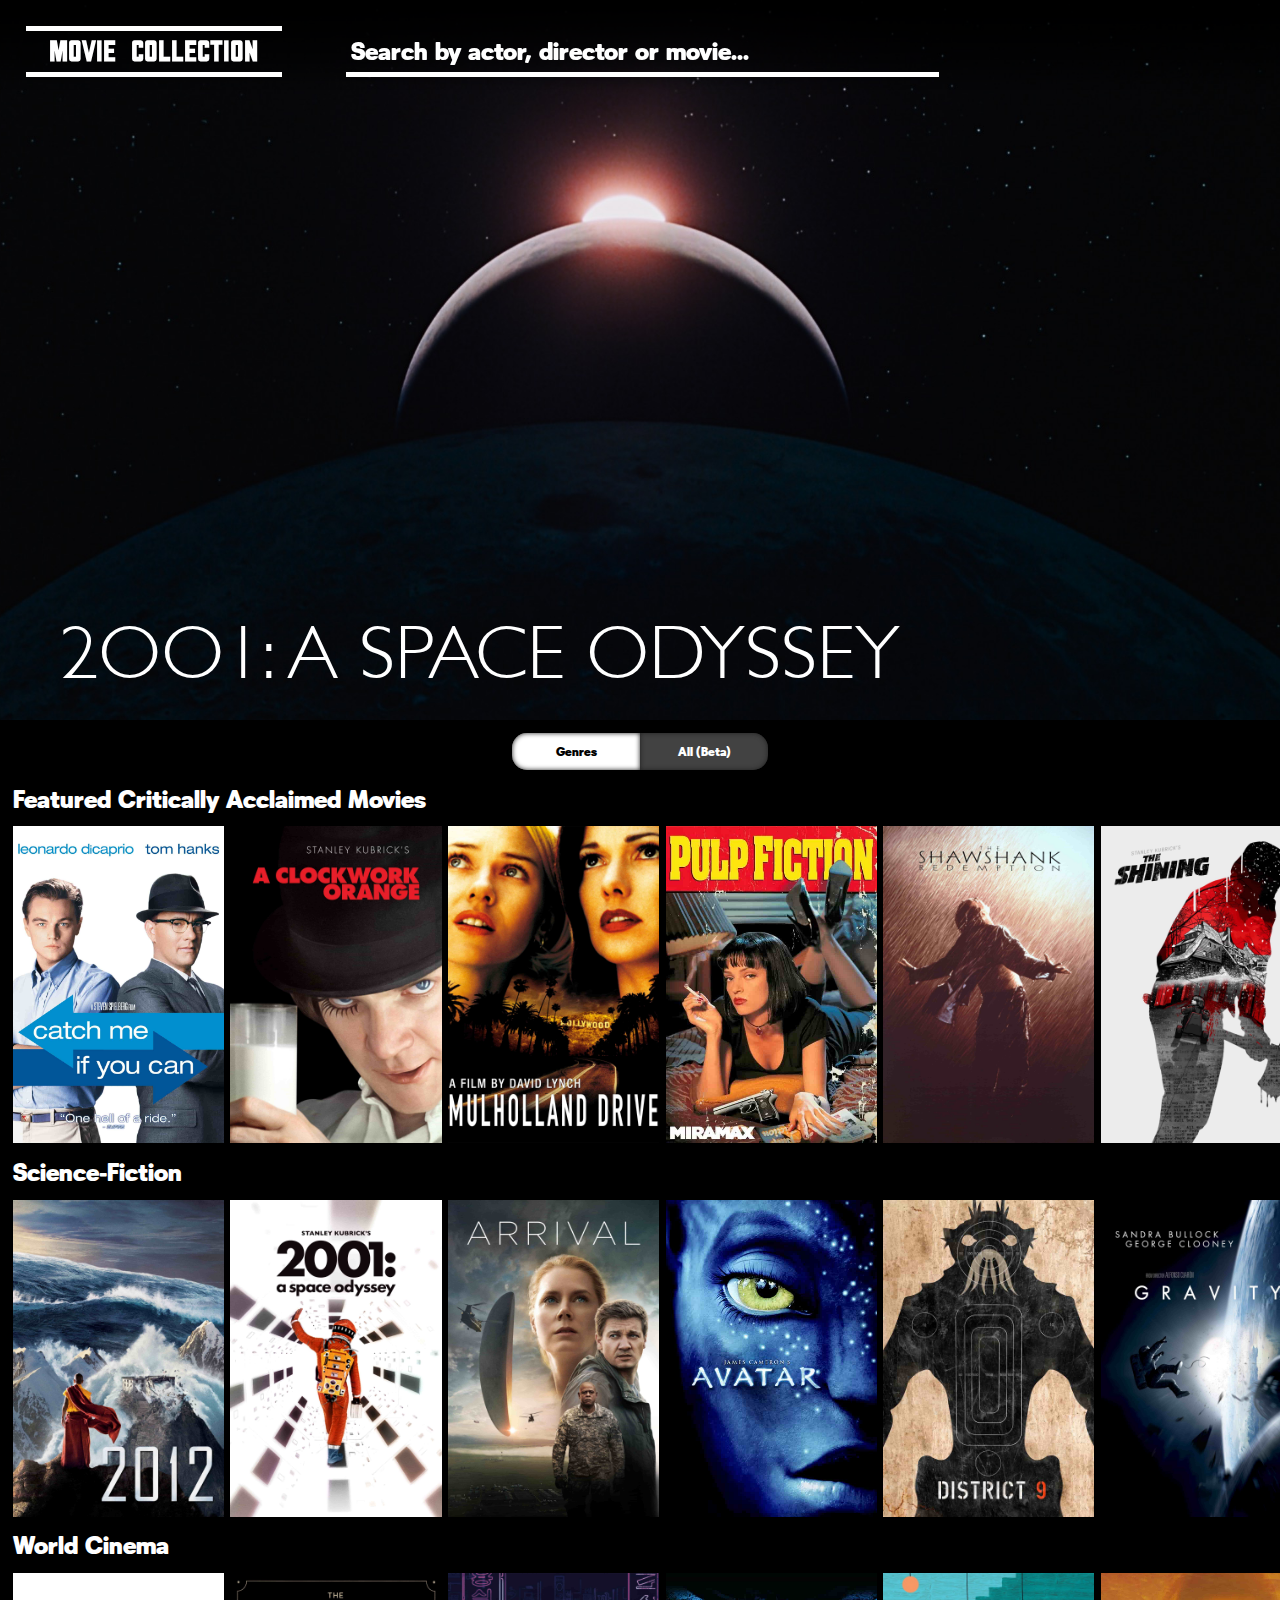
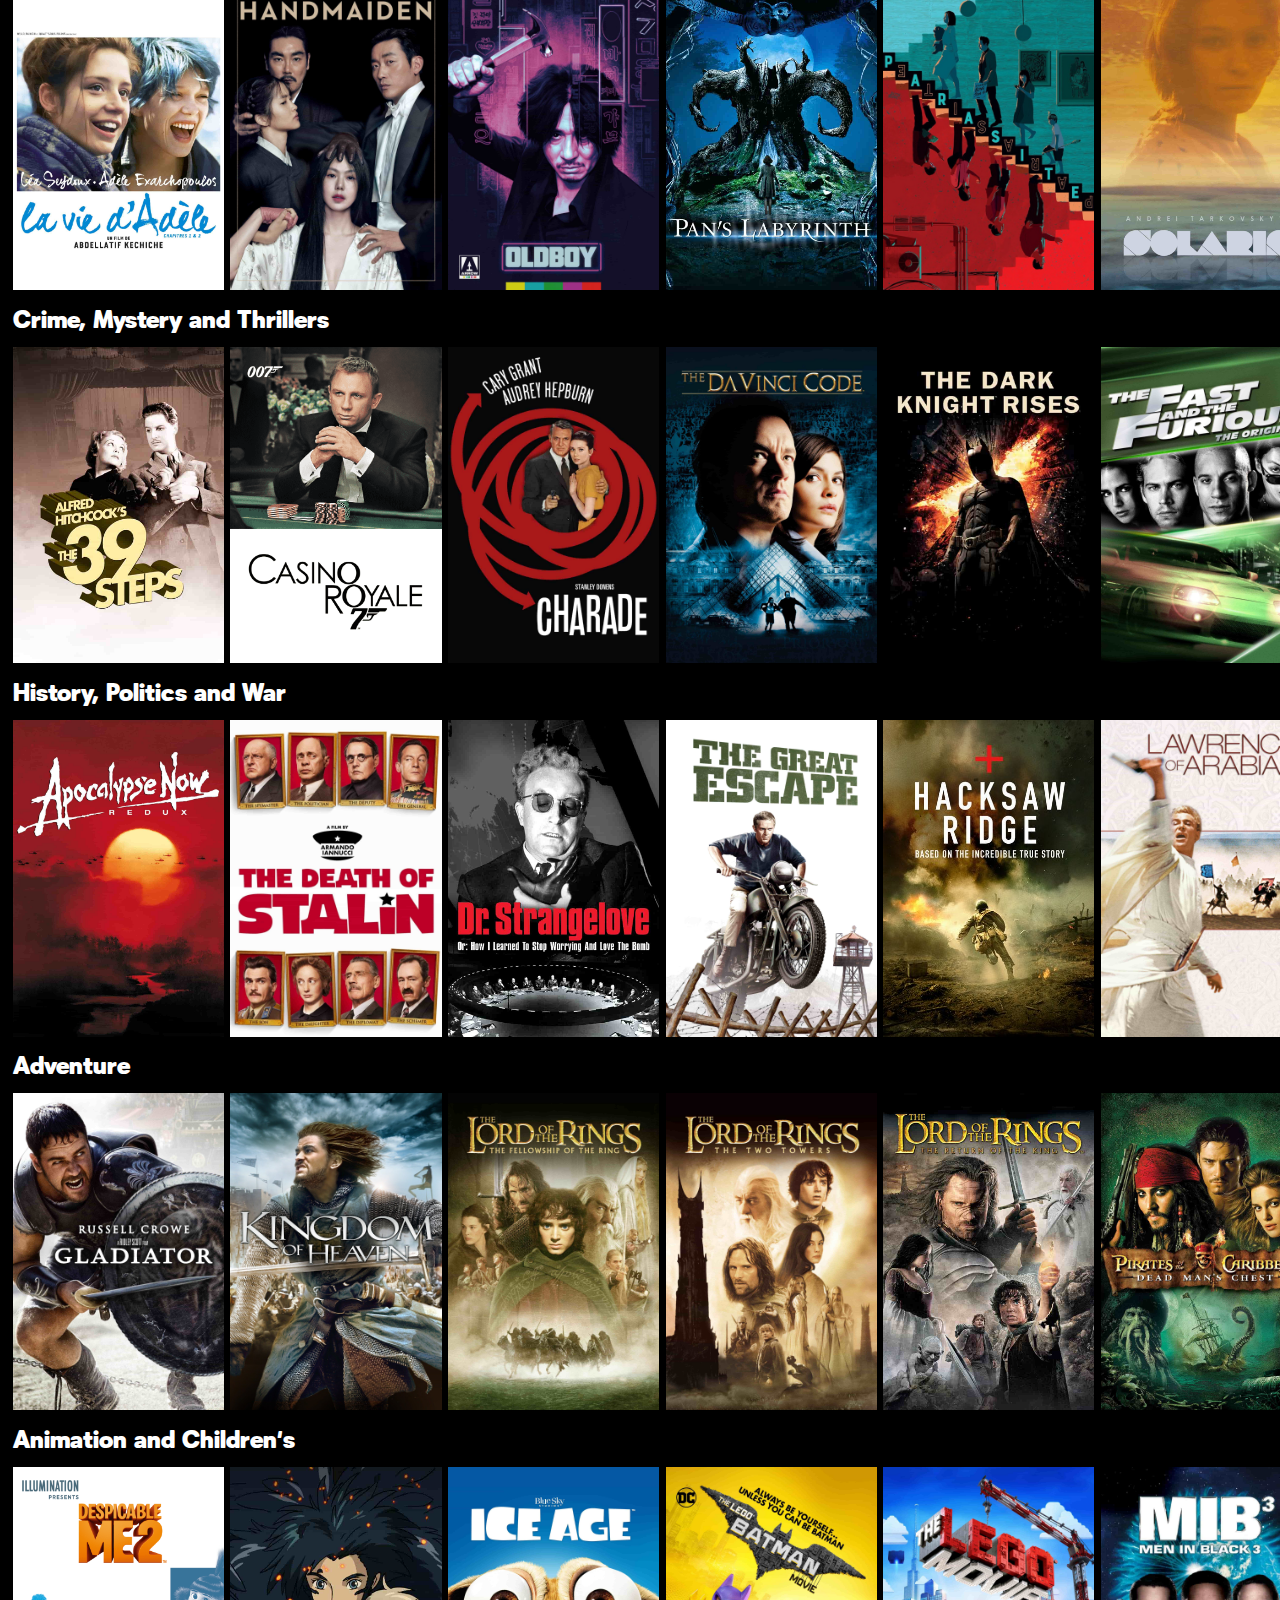
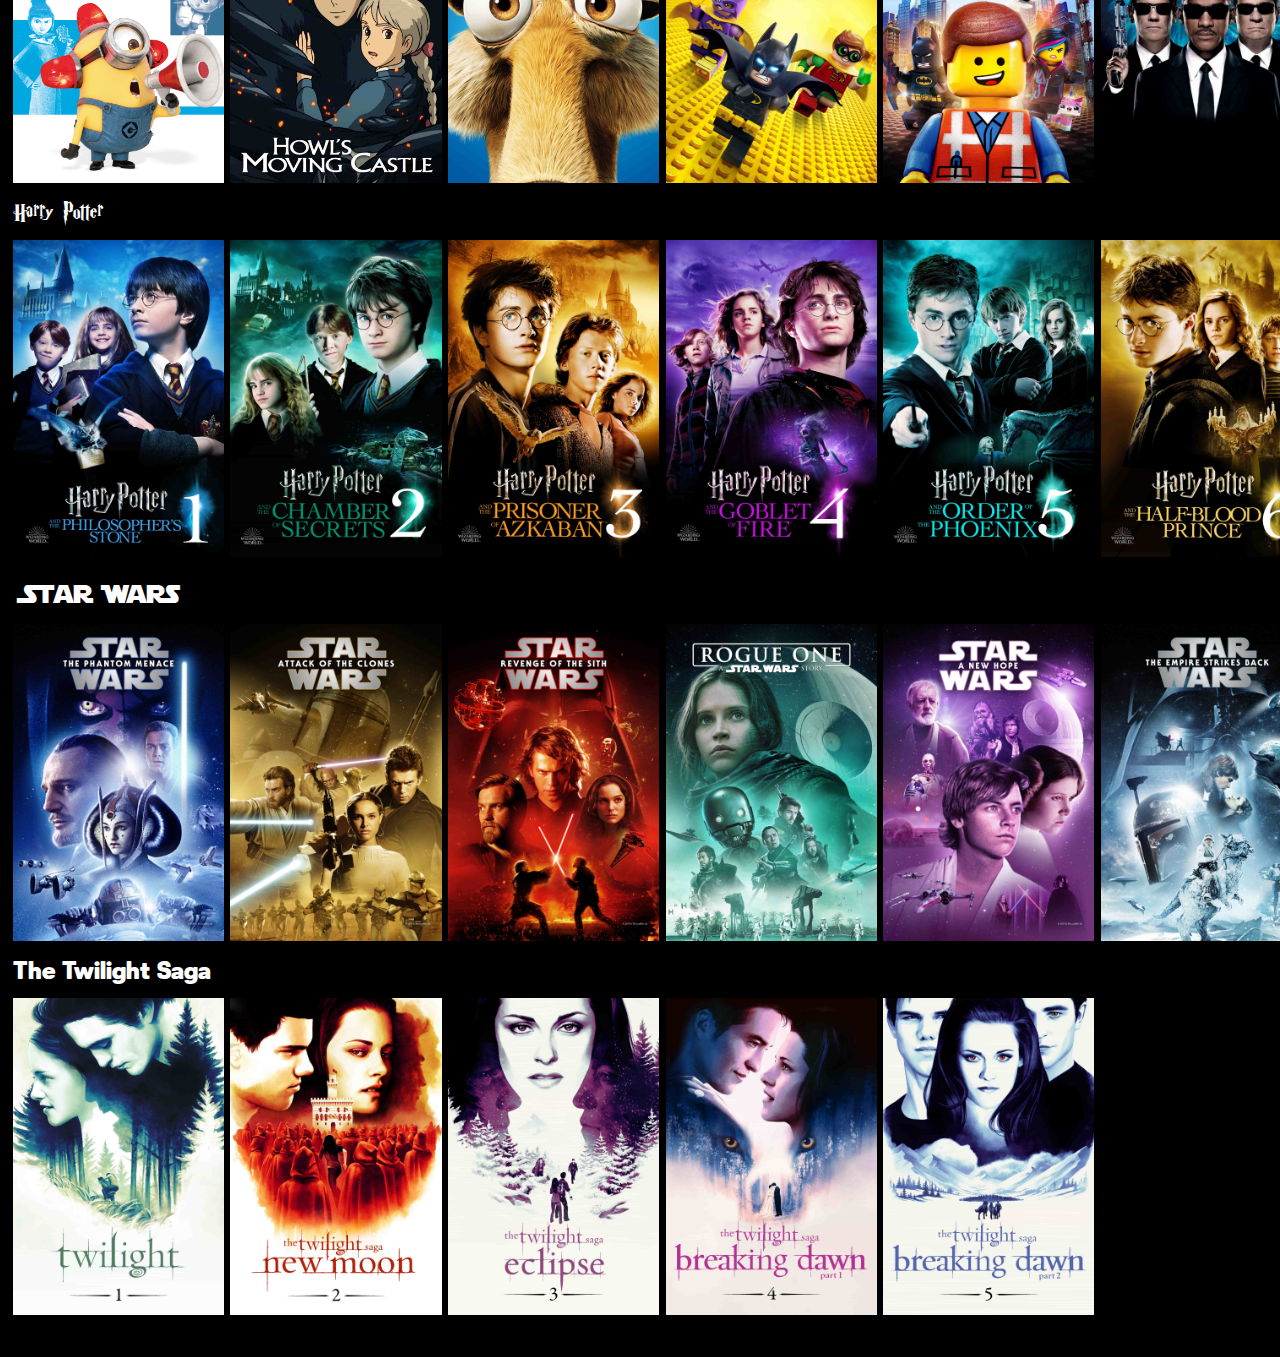
==== commit 03c5c0b1: "A test commit from VS Code." ====
--- a/movies.html
+++ b/movies.html
@@ -8,7 +8,7 @@
     <meta charset="utf-8">
     <meta name="theme-color" content="#000000">
     <meta name="viewport" content="width=device-width, initial-scale=1, minimum-scale=1, maximum-scale=1, user-scalable=no">
-</head>
+</head> 
     
 <body>
 <script></script>
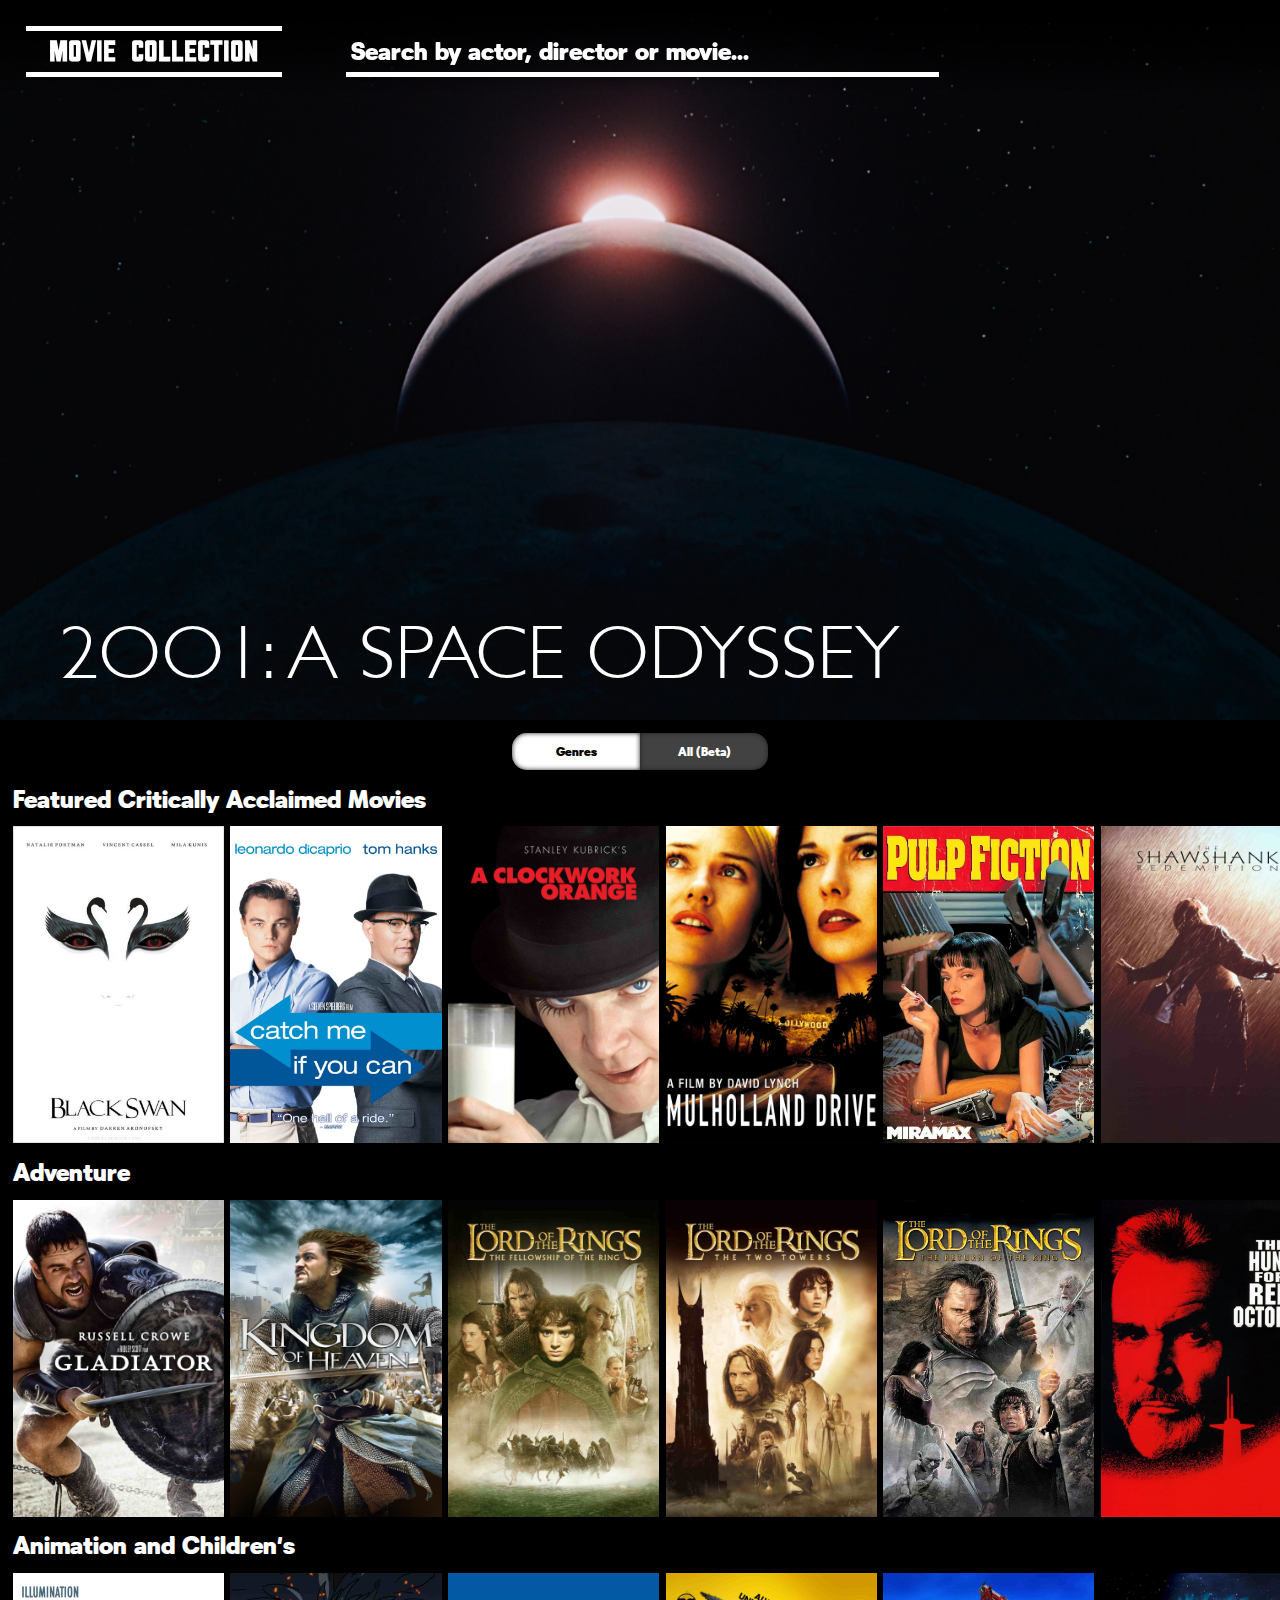
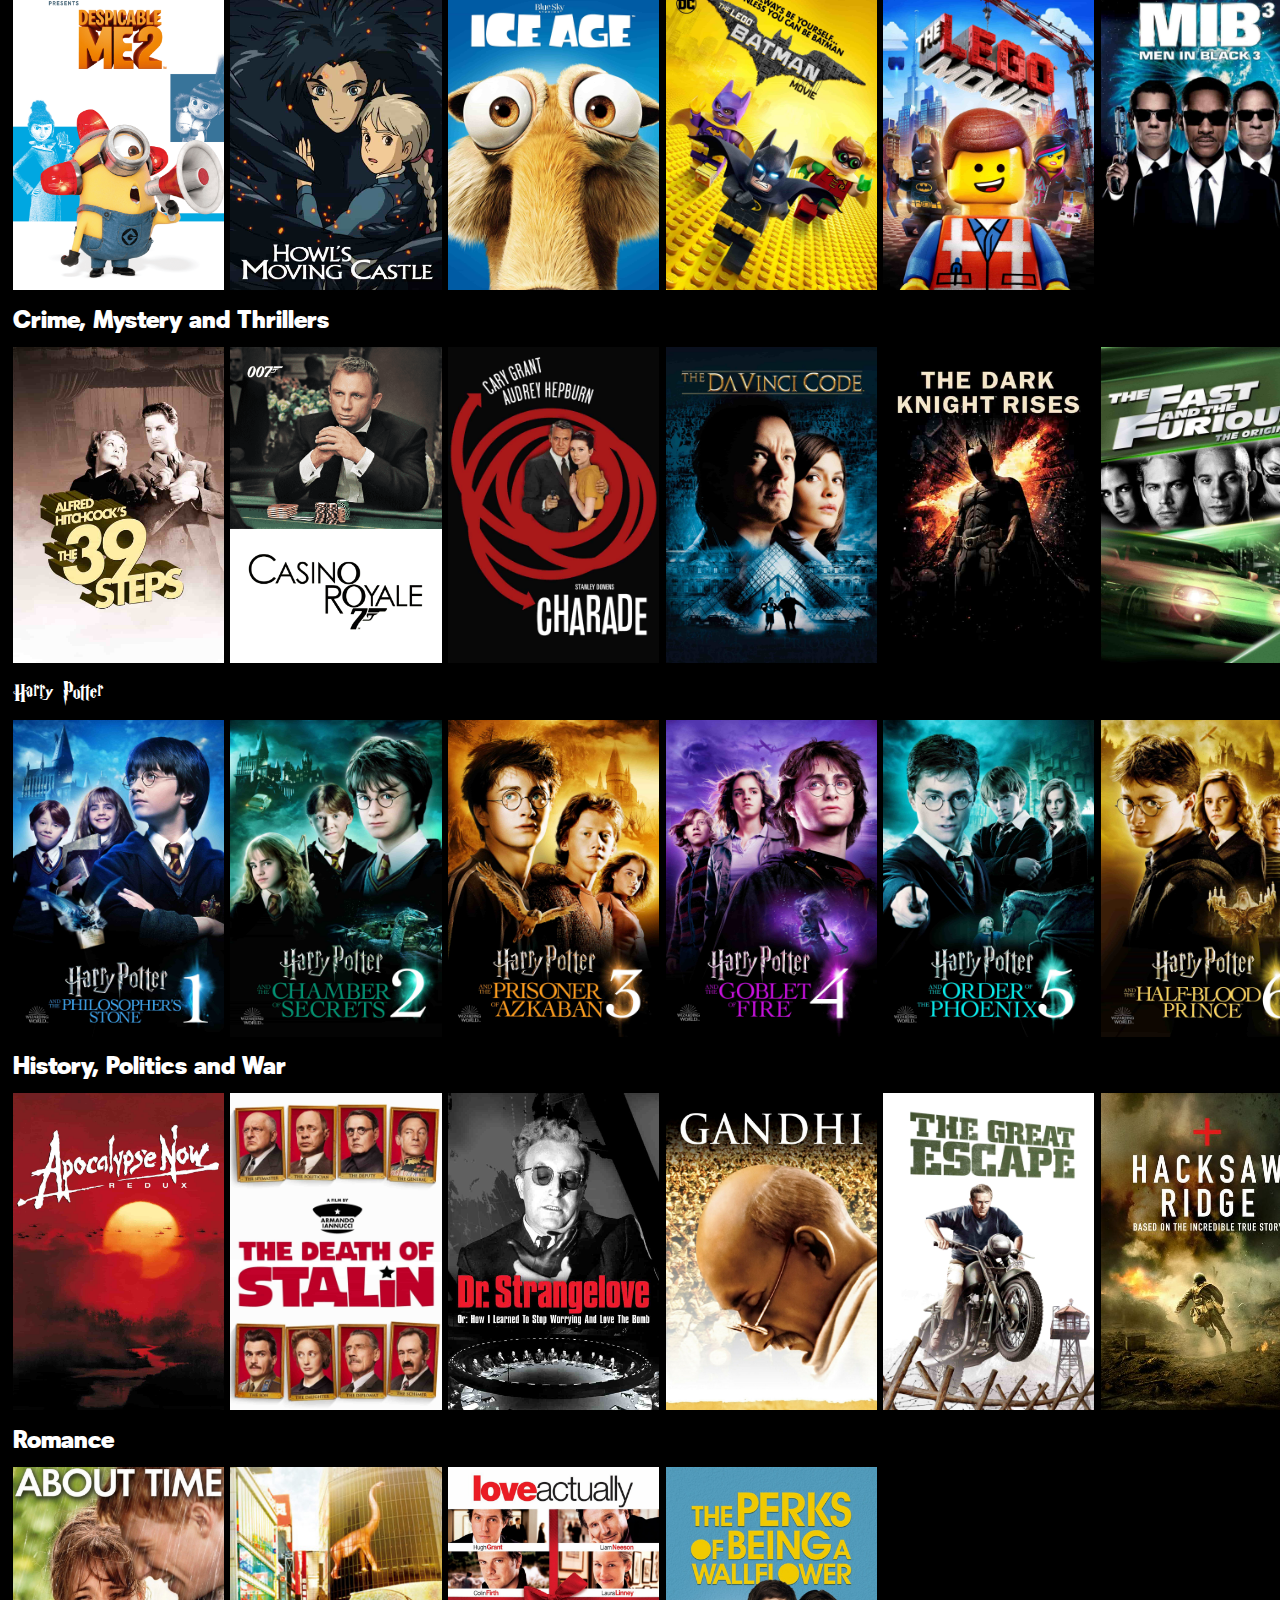
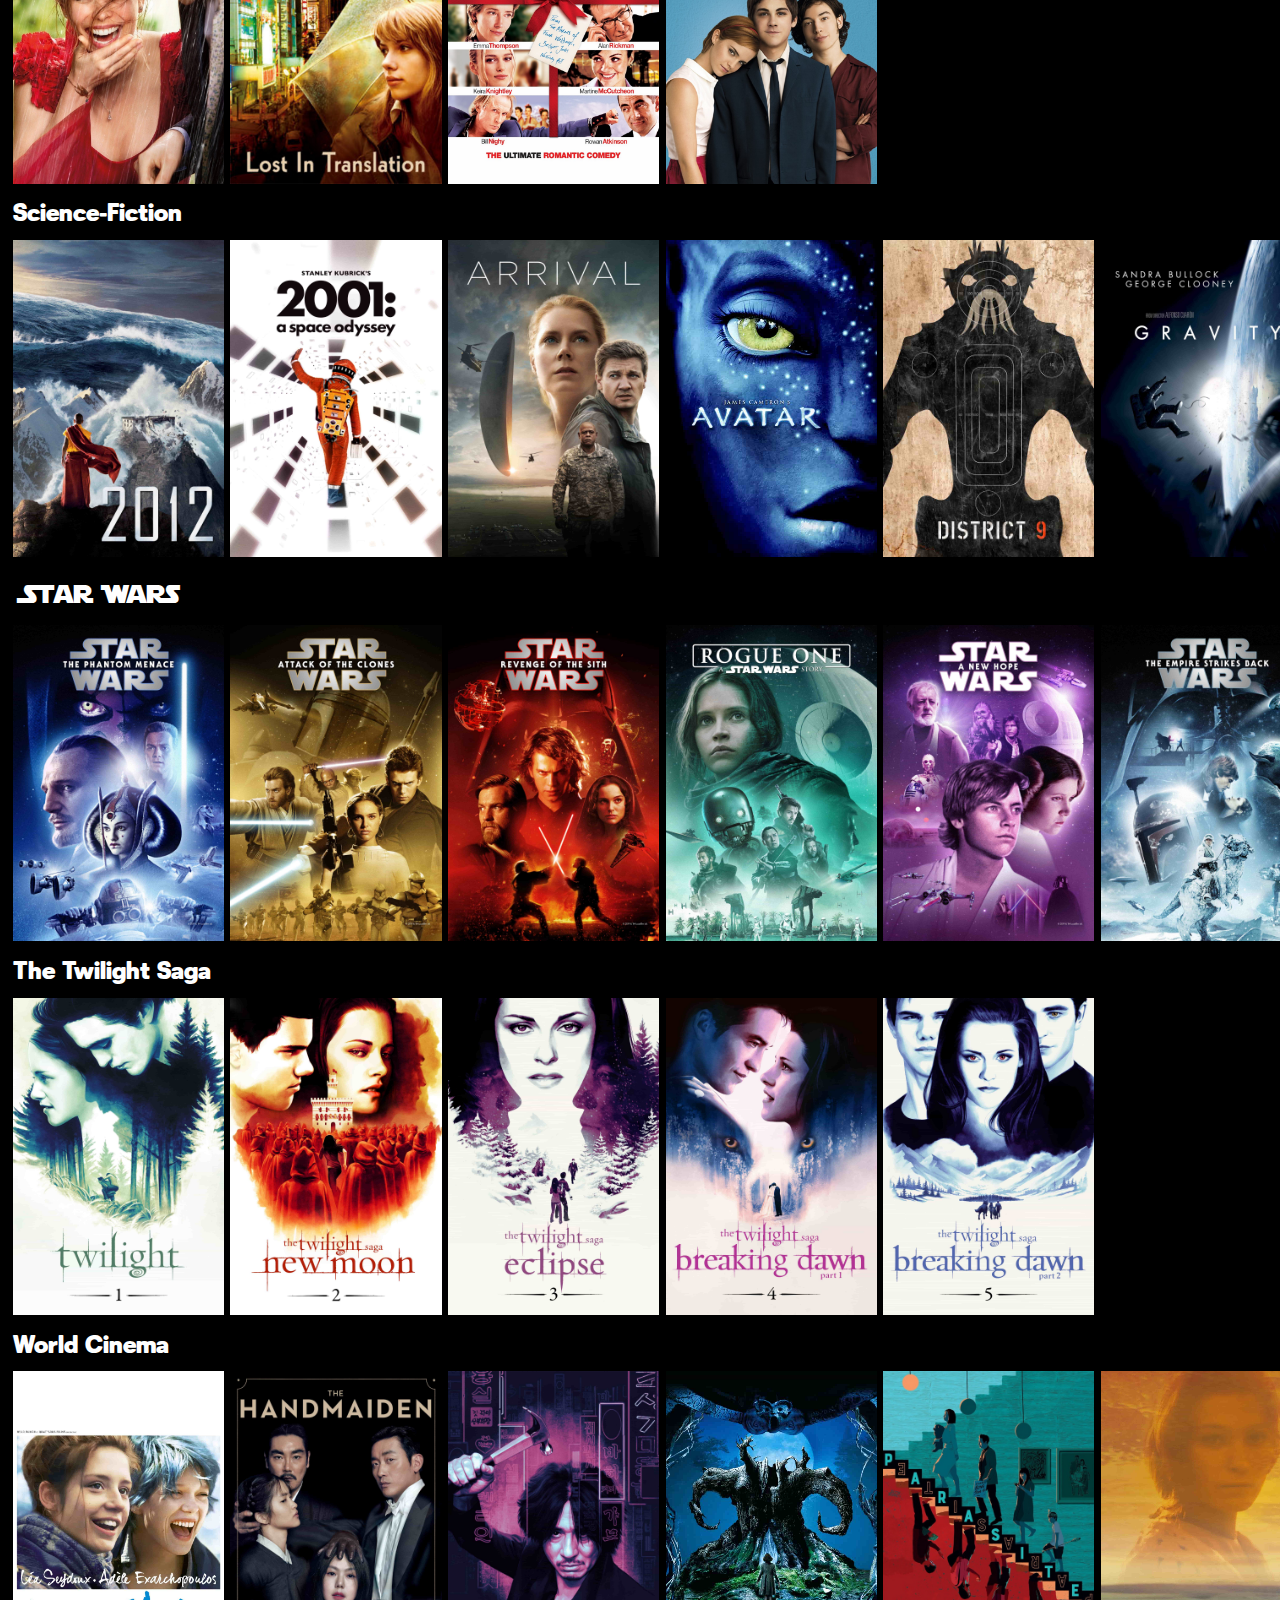
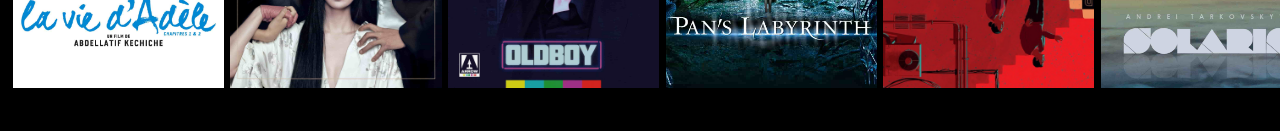
==== commit d9a531ae: "Added a number of extra movies." ====
--- a/movies.html
+++ b/movies.html
@@ -43,7 +43,24 @@
     <p class="content-title">Featured Critically Acclaimed Movies</p>
     
     <div class="content-row">
-
+        
+        <div class="movie-box">
+            <img src="posters/black-swan.jpg" class="movie-poster">
+            <a href="https://www.youtube.com/watch?v=tQiCpIxux8I">
+                <div class="movie-information">
+                    <div class="movie-details">
+                        <p class="movie-title">Black Swan</p>
+                        <p class="movie-detail">Darren Aronofsky</p>
+                        <p class="movie-detail">2011</p>
+                        <p class="movie-detail">Psychological Thriller</p>
+                        <p class="movie-detail">1 hour 48 minutes</p> 
+                        <p class="movie-detail-hidden">Natalie Portman, Mila Kunis, Vincent Cassel, Winona Ryder</p>
+                    </div>
+                    <img src="icons/youtube.png" class="movie-icon movie-icon-left">
+                    <img src="ratings/15.png" class="movie-icon movie-icon-right"> 
+                </div>
+             </a>
+        </div>
         <div class="movie-box">
             <img src="posters/catchme.jpg" class="movie-poster">
             <a href="https://www.youtube.com/embed/p1Fbf358i7I">
@@ -164,6 +181,23 @@
              </a>
         </div>
         <div class="movie-box">
+            <img src="posters/threads.jpg" class="movie-poster">
+            <a>
+                <div class="movie-information">
+                    <div class="movie-details">
+                        <p class="movie-title">Threads</p>
+                        <p class="movie-detail">Mick Jackson</p>
+                        <p class="movie-detail">1984</p>
+                        <p class="movie-detail">Apocalyptic/War</p>
+                        <p class="movie-detail">1 hour 52 minutes</p> 
+                        <p class="movie-detail-hidden">Karen Meaher, Rita May, Harry Beety Reece Dinsdale</p>
+                    </div>
+                    <img src="icons/hard-drive.png" class="movie-icon movie-icon-left">
+                    <img src="ratings/15.png" class="movie-icon movie-icon-right"> 
+                </div>
+             </a>
+        </div>
+        <div class="movie-box">
             <img src="posters/zulu.jpg" class="movie-poster">
             <a href="https://1drv.ms/v/s!AguK73hSjArpjapazeP9pHQRBlrNJQ?e=aNs4Rh">
                 <div class="movie-information">
@@ -181,6 +215,996 @@
              </a>
         </div>
     </div>
+
+    <p class="content-title">Adventure</p>
+    
+    <div class="content-row">
+        <div class="movie-box">
+            <img src="posters/gladiator.jpg" class="movie-poster">
+            <a>
+                <div class="movie-information">
+                    <div class="movie-details">
+                        <p class="movie-title">Gladiator</p>
+                        <p class="movie-detail">Ridley Scott</p>
+                        <p class="movie-detail">2001</p>
+                        <p class="movie-detail">Action/Adventure</p>
+                        <p class="movie-detail">2 hours 50 minutes</p> 
+                        <p class="movie-detail-hidden">Russel Crowe, Joaquin Phoenix, Derek Jacobi</p>
+                        <p class="movie-detail">Extended Edition</p>
+                    </div>
+                    <img src="icons/blu-ray.png" class="movie-icon movie-icon-left">
+                    <img src="ratings/15.png" class="movie-icon movie-icon-right"> 
+                </div>
+             </a>
+        </div>
+        <div class="movie-box">
+            <img src="posters/kingdom.jpeg" class="movie-poster">
+            <a href="https://1drv.ms/v/s!AguK73hSjArpjawNCB5PLQtp9hGhWA?e=oO9tX3">
+                <div class="movie-information">
+                    <div class="movie-details">
+                        <p class="movie-title">Kingdom of Heaven</p>
+                        <p class="movie-detail">Ridley Scott</p>
+                        <p class="movie-detail">2005</p>
+                        <p class="movie-detail">Adventure/Historical Epic</p>
+                        <p class="movie-detail">3 hours 10 minutes</p> 
+                        <p class="movie-detail-hidden">Orlando Bloom, Eva Green, Jeremy Irons, David Thewlis, Brendan Gleeson, Marton Csokas, Liam Neeson</p>
+                        <p class="movie-detail">Director's Cut</p>
+                    </div>
+                    <img src="icons/hard-drive.png" class="movie-icon movie-icon-left">
+                    <img src="ratings/15.png" class="movie-icon movie-icon-right"> 
+                </div>
+             </a>
+        </div>
+        <div class="movie-box">
+            <img src="posters/fellowship.jpg" class="movie-poster">
+            <a>
+                <div class="movie-information">
+                    <div class="movie-details">
+                        <p class="movie-title">The Lord of the Rings: The Fellowship of the Ring</p>
+                        <p class="movie-detail">Peter Jackson</p>
+                        <p class="movie-detail">2001</p>
+                        <p class="movie-detail">Adventure/Fantasy</p>
+                        <p class="movie-detail">3 hours 20 minutes</p> 
+                        <p class="movie-detail-hidden">Elijah Wood, Sean Astin, Orlando Bloom, Viggo Mortensen, Ian McKellen, Cate Blanchett, Hugo Weaving, Andy Serkis, Christopher Lee</p>
+                        <p class="movie-detail">Extended Edition</p> 
+                    </div>
+                    <img src="icons/dvd.png" class="movie-icon movie-icon-left">
+                    <img src="ratings/pg.png" class="movie-icon movie-icon-right"> 
+                </div>
+             </a>
+        </div>
+        <div class="movie-box">
+            <img src="posters/twotowers.jpg" class="movie-poster">
+            <a>
+                <div class="movie-information">
+                    <div class="movie-details">
+                        <p class="movie-title">The Lord of the Rings: The Two Towers</p>
+                        <p class="movie-detail">Peter Jackson</p>
+                        <p class="movie-detail">2002</p>
+                        <p class="movie-detail">Adventure/Fantasy</p>
+                        <p class="movie-detail">3 hours 34 minutes</p> 
+                        <p class="movie-detail-hidden">Elijah Wood, Sean Astin, Orlando Bloom, Viggo Mortensen, Ian McKellen, Cate Blanchett, Hugo Weaving, Andy Serkis, Christopher Lee</p>
+                        <p class="movie-detail">Extended Edition</p> 
+                    </div>
+                    <img src="icons/dvd.png" class="movie-icon movie-icon-left">
+                    <img src="ratings/12.png" class="movie-icon movie-icon-right"> 
+                </div>
+             </a>
+        </div>
+        <div class="movie-box">
+            <img src="posters/returnking.jpg" class="movie-poster">
+            <a>
+                <div class="movie-information">
+                    <div class="movie-details">
+                        <p class="movie-title">The Lord of the Rings: The Return of the King</p>
+                        <p class="movie-detail">Peter Jackson</p>
+                        <p class="movie-detail">2003</p>
+                        <p class="movie-detail">Adventure/Fantasy</p>
+                        <p class="movie-detail">4 hours 0 minutes</p> 
+                        <p class="movie-detail-hidden">Elijah Wood, Sean Astin, Orlando Bloom, Viggo Mortensen, Ian McKellen, Cate Blanchett, Hugo Weaving, Andy Serkis, Christopher Lee</p>
+                        <p class="movie-detail">Extended Edition</p> 
+                    </div>
+                    <img src="icons/dvd.png" class="movie-icon movie-icon-left">
+                    <img src="ratings/12.png" class="movie-icon movie-icon-right"> 
+                </div>
+             </a>
+            </div>
+        <div class="movie-box">
+            <img src="posters/red-october.jpg" class="movie-poster">
+             <a href="https://www.youtube.com/watch?v=5DGgUjmJrtU">
+                <div class="movie-information">
+                    <div class="movie-details">
+                        <p class="movie-title">The Hunt for Red October</p>
+                        <p class="movie-detail">John McTiernan</p>
+                        <p class="movie-detail">1990</p>
+                        <p class="movie-detail">War</p>
+                        <p class="movie-detail">2 hours 15 minutes</p> 
+                        <p class="movie-detail-hidden">Sean Connery, Alec Baldwin, Sam Neill, Larry Feguson, Scott Glenn, James Earl Jones</p>
+                    </div>
+                    <img src="icons/youtube.png" class="movie-icon movie-icon-left">
+                    <img src="ratings/pg.png" class="movie-icon movie-icon-right"> 
+                </div>
+             </a>
+        </div>
+        <div class="movie-box">
+            <img src="posters/chest.jpg" class="movie-poster">
+            <a>
+                <div class="movie-information">
+                    <div class="movie-details">
+                        <p class="movie-title">Pirates of the Caribbean: Dead Man's Chest</p>
+                        <p class="movie-detail">Gore Verbinski</p>
+                        <p class="movie-detail">2006</p>
+                        <p class="movie-detail">Adventure/Swashbuckler</p>
+                        <p class="movie-detail">2 hours 25 minutes</p> 
+                        <p class="movie-detail-hidden">Johnny Depp, Keira Knightley, Orlando Bloom, Bill Nighy</p>
+                    </div>
+                    <img src="icons/dvd.png" class="movie-icon movie-icon-left">
+                    <img src="ratings/12.png" class="movie-icon movie-icon-right"> 
+                </div>
+             </a>
+        </div>
+        <div class="movie-box">
+            <img src="posters/worlds.jpg" class="movie-poster">
+            <a>
+                <div class="movie-information">
+                    <div class="movie-details">
+                        <p class="movie-title">Pirates of the Caribbean: At World's End</p>
+                        <p class="movie-detail">Gore Verbinski</p>
+                        <p class="movie-detail">2007</p>
+                        <p class="movie-detail">Adventure/Swashbuckler</p>
+                        <p class="movie-detail">2 hours 41 minutes</p> 
+                        <p class="movie-detail-hidden">Johnny Depp, Keira Knightley, Orlando Bloom, Geoffrey Rush</p>
+                    </div>
+                    <img src="icons/dvd.png" class="movie-icon movie-icon-left">
+                    <img src="ratings/12.png" class="movie-icon movie-icon-right"> 
+                </div>
+             </a>
+        </div>
+        <div class="movie-box">
+            <img src="posters/treasure.jpg" class="movie-poster">
+            <a>
+                <div class="movie-information">
+                    <div class="movie-details">
+                        <p class="movie-title">Treasure Island</p>
+                        <p class="movie-detail">Steve Barron</p>
+                        <p class="movie-detail">2012</p>
+                        <p class="movie-detail">Adventure/Swashbuckler</p>
+                        <p class="movie-detail">2 hours 58 minutes</p> 
+                        <p class="movie-detail-hidden">Eddie Izzard, Elijah Wood, Donald Sutherland, Philip Glenister, Rupert Penry-Jones</p>
+                    </div>
+                    <img src="icons/dvd.png" class="movie-icon movie-icon-left">
+                    <img src="ratings/12.png" class="movie-icon movie-icon-right"> 
+                </div>
+             </a>
+        </div>
+    </div>
+    
+    <p class="content-title">Animation and Children's</p>
+    
+    <div class="content-row">
+        <div class="movie-box">
+            <img src="posters/despicable2.png" class="movie-poster">
+            <a>
+                <div class="movie-information">
+                    <div class="movie-details">
+                        <p class="movie-title">Despicable Me 2</p>
+                        <p class="movie-detail">Pierre Coffin, Chris Renaud</p>
+                        <p class="movie-detail">2013</p>
+                        <p class="movie-detail">Comedy</p>
+                        <p class="movie-detail">1 hour 38 minutes</p> 
+                        <p class="movie-detail-hidden">Steve Carell, Kristen Wiig</p>
+                    </div>
+                    <img src="icons/dvd.png" class="movie-icon movie-icon-left">
+                    <img src="ratings/u.png" class="movie-icon movie-icon-right"> 
+                </div>
+             </a>
+        </div>
+        <div class="movie-box">
+            <img src="posters/howls.jpg" class="movie-poster">
+            <a>
+                <div class="movie-information">
+                    <div class="movie-details">
+                        <p class="movie-title">Howl's Moving Castle</p>
+                        <p class="movie-detail">Hayao Miyazaki</p>
+                        <p class="movie-detail">2004</p>
+                        <p class="movie-detail">Anime/Fantasy</p>
+                        <p class="movie-detail">1 hour 59 minutes</p> 
+                        <p class="movie-detail-hidden">Jean Simmons, Emily Mortimer, Christian Bale, Lauren Bacall</p>
+                    </div>
+                    <img src="icons/blu-ray.png" class="movie-icon movie-icon-left">
+                    <img src="ratings/u.png" class="movie-icon movie-icon-right"> 
+                </div>
+             </a>
+        </div>
+        <div class="movie-box">
+            <img src="posters/ice.jpg" class="movie-poster">
+            <a>
+                <div class="movie-information">
+                    <div class="movie-details">
+                        <p class="movie-title">Ice Age</p>
+                        <p class="movie-detail">Chris Wedge</p>
+                        <p class="movie-detail">2002</p>
+                        <p class="movie-detail">Adventure</p>
+                        <p class="movie-detail">1 hour 17 minutes</p> 
+                        <p class="movie-detail-hidden">Ray Romano, John Leguizamo, Denis Leary</p>
+                    </div>
+                    <img src="icons/dvd.png" class="movie-icon movie-icon-left">
+                    <img src="ratings/u.png" class="movie-icon movie-icon-right"> 
+                </div>
+             </a>
+        </div>
+        <div class="movie-box">
+            <img src="posters/legobatman.jpg" class="movie-poster">
+            <a href="https://www.youtube.com/embed/OQN6Xb5EYQ0">
+                <div class="movie-information">
+                    <div class="movie-details">
+                        <p class="movie-title">The Lego Batman Movie</p>
+                        <p class="movie-detail">Chris McKay</p>
+                        <p class="movie-detail">2017</p>
+                        <p class="movie-detail">Superhero</p>
+                        <p class="movie-detail">1 hour 44 minutes</p> 
+                        <p class="movie-detail-hidden">Will Arnett, Michael Cera, Rosario Dawson, Zach Galifianakis</p>
+                    </div>
+                    <img src="icons/youtube.png" class="movie-icon movie-icon-left">
+                    <img src="ratings/u.png" class="movie-icon movie-icon-right"> 
+                </div>
+             </a>
+        </div>
+        <div class="movie-box">
+            <img src="posters/lego.jpg" class="movie-poster">
+            <a href="https://rakuten.tv/uk/movies/the-lego-movie">
+                <div class="movie-information">
+                    <div class="movie-details">
+                        <p class="movie-title">The Lego Movie</p>
+                        <p class="movie-detail">Chris Miller, Phil Lord</p>
+                        <p class="movie-detail">2014</p>
+                        <p class="movie-detail">Adventure</p>
+                        <p class="movie-detail">1 hour 41 minutes</p> 
+                        <p class="movie-detail-hidden">Chris Pratt, Elizabeth Banks, Will Ferrell, Morgan Freeman, Liam Neeson</p>
+                    </div>
+                    <img src="icons/rakuten.png" class="movie-icon movie-icon-left">
+                    <img src="ratings/u.png" class="movie-icon movie-icon-right"> 
+                </div>
+             </a>
+        </div>
+        <div class="movie-box">
+            <img src="posters/mibthree.jpg" class="movie-poster">
+            <a>
+                <div class="movie-information">
+                    <div class="movie-details">
+                        <p class="movie-title">Men in Black 3</p>
+                        <p class="movie-detail">Barry Sonnenfeld</p>
+                        <p class="movie-detail">2012</p>
+                        <p class="movie-detail">Action/Science-Fiction</p>
+                        <p class="movie-detail">1 hour 41 minutes</p> 
+                        <p class="movie-detail-hidden">Will Smith, Tommy Lee Jones, Josh Brolin, Emma Thompson</p>
+                    </div>
+                    <img src="icons/dvd.png" class="movie-icon movie-icon-left">
+                    <img src="ratings/pg.png" class="movie-icon movie-icon-right"> 
+                </div>
+             </a>
+        </div>
+        <div class="movie-box">
+            <img src="posters/totoro.jpg" class="movie-poster">
+            <a>
+                <div class="movie-information">
+                    <div class="movie-details">
+                        <p class="movie-title">My Neighbour Totoro</p>
+                        <p class="movie-detail">Hayao Miyazaki</p>
+                        <p class="movie-detail">1988</p>
+                        <p class="movie-detail">Anime/Fantasy</p>
+                        <p class="movie-detail">1 hour 26 minutes</p> 
+                        <p class="movie-detail-hidden">Dakota Fanning, Elle Fanning, Lea Salonga</p>
+                    </div>
+                    <img src="icons/blu-ray.png" class="movie-icon movie-icon-left">
+                    <img src="ratings/u.png" class="movie-icon movie-icon-right"> 
+                </div>
+             </a>
+        </div>
+        <div class="movie-box">
+            <img src="posters/narnia.jpg" class="movie-poster">
+            <a>
+                <div class="movie-information">
+                    <div class="movie-details">
+                        <p class="movie-title">The Chronicles of Narnia: The Lion, the Witch and the Wardrobe</p>
+                        <p class="movie-detail">Andrew Adamson</p>
+                        <p class="movie-detail">2005</p>
+                        <p class="movie-detail">Fantasy</p>
+                        <p class="movie-detail">2 hours 17 minutes</p> 
+                        <p class="movie-detail-hidden">William Moseley, Tilda Swinton, Skandar Keynes, Anna Popplewell, Georgie Henley</p>
+                    </div>
+                    <img src="icons/dvd.png" class="movie-icon movie-icon-left">
+                    <img src="ratings/pg.png" class="movie-icon movie-icon-right"> 
+                </div>
+             </a>
+        </div>
+        <div class="movie-box">
+            <img src="posters/caspian.jpg" class="movie-poster">
+            <a>
+                <div class="movie-information">
+                    <div class="movie-details">
+                        <p class="movie-title">The Chronicles of Narnia: Prince Caspian</p>
+                        <p class="movie-detail">Andrew Adamson</p>
+                        <p class="movie-detail">2008</p>
+                        <p class="movie-detail">Fantasy</p>
+                        <p class="movie-detail">2 hours 24 minutes</p> 
+                        <p class="movie-detail-hidden">William Moseley, Ben Barnes, Skandar Keynes, Anna Popplewell, Georgie Henley</p>
+                    </div>
+                    <img src="icons/dvd.png" class="movie-icon movie-icon-left">
+                    <img src="ratings/pg.png" class="movie-icon movie-icon-right"> 
+                </div>
+             </a>
+        </div>
+        <div class="movie-box">
+            <img src="posters/museum.jpg" class="movie-poster">
+            <a href="https://www.youtube.com/embed/Zi6Cb75eH6Y">
+                <div class="movie-information">
+                    <div class="movie-details">
+                        <p class="movie-title">Night at the Museum</p>
+                        <p class="movie-detail">Shawn Levy</p>
+                        <p class="movie-detail">2006</p>
+                        <p class="movie-detail">Action/Fantasy</p>
+                        <p class="movie-detail">1 hour 49 minutes</p> 
+                        <p class="movie-detail-hidden">Ben Stiller, Robin Williams, Owen Wilson, Ricky Gervais, Rami Malek, Dick Van Dyke, Steve Coogan</p>
+                    </div>
+                    <img src="icons/youtube.png" class="movie-icon movie-icon-left">
+                    <img src="ratings/pg.png" class="movie-icon movie-icon-right"> 
+                </div>
+             </a>
+        </div>
+        <div class="movie-box">
+            <img src="posters/mononoke.jpg" class="movie-poster">
+            <a>
+                <div class="movie-information">
+                    <div class="movie-details">
+                        <p class="movie-title">Princess Mononoke</p>
+                        <p class="movie-detail">Hayao Miyazaki</p>
+                        <p class="movie-detail">1997</p>
+                        <p class="movie-detail">Anime/Fantasy</p>
+                        <p class="movie-detail">2 hours 14 minutes</p> 
+                        <p class="movie-detail-hidden">Billy Crudup, Claire Danes, Minnie Driver</p>
+                    </div>
+                    <img src="icons/blu-ray.png" class="movie-icon movie-icon-left">
+                    <img src="ratings/pg.png" class="movie-icon movie-icon-right"> 
+                </div>
+             </a>
+        </div>
+        <div class="movie-box">
+            <img src="posters/spirited.jpg" class="movie-poster">
+            <a>
+                <div class="movie-information">
+                    <div class="movie-details">
+                        <p class="movie-title">Spirited Away</p>
+                        <p class="movie-detail">Hayao Miyazaki</p>
+                        <p class="movie-detail">2001</p>
+                        <p class="movie-detail">Anime/Fantasy</p>
+                        <p class="movie-detail">2 hours 4 minutes</p> 
+                        <p class="movie-detail-hidden">Daveigh Chase, Jason Marsden, Suzanne Pleshette</p>
+                    </div>
+                    <img src="icons/blu-ray.png" class="movie-icon movie-icon-left">
+                    <img src="ratings/pg.png" class="movie-icon movie-icon-right"> 
+                </div>
+             </a>
+        </div>
+    </div>
+       
+    <p class="content-title">Crime, Mystery and Thrillers</p>
+    
+    <div class="content-row">
+        <div class="movie-box">
+            <img src="posters/steps.jpg" class="movie-poster">
+            <a href="https://1drv.ms/v/s!AguK73hSjArpjapbUhI-v4saLTE5-w?e=RDNw8p">
+                <div class="movie-information">
+                    <div class="movie-details">
+                        <p class="movie-title">The 39 Steps</p>
+                        <p class="movie-detail">Alfred Hitchcock</p>
+                        <p class="movie-detail">1935</p>
+                        <p class="movie-detail">Mystery/Thriller</p>
+                        <p class="movie-detail">1 hour 27 minutes</p> 
+                        <p class="movie-detail-hidden">Robert Donat, Madeleine Carroll, Wylie Watson</p>
+                    </div>
+                    <img src="icons/hard-drive.png" class="movie-icon movie-icon-left">
+                    <img src="ratings/u.png" class="movie-icon movie-icon-right"> 
+                </div>
+             </a>
+        </div>
+        <div class="movie-box">
+            <img src="posters/casino.png" class="movie-poster">
+            <a>
+                <div class="movie-information">
+                    <div class="movie-details">
+                        <p class="movie-title">Casino Royale</p>
+                        <p class="movie-detail">Martin Campbell</p>
+                        <p class="movie-detail">2006</p>
+                        <p class="movie-detail">Spy/Thriller</p>
+                        <p class="movie-detail">2 hours 18 minutes</p> 
+                        <p class="movie-detail-hidden">Robert Donat, Madeleine Carroll, Wylie Watson</p>
+                    </div>
+                    <img src="icons/dvd.png" class="movie-icon movie-icon-left">
+                    <img src="ratings/15.png" class="movie-icon movie-icon-right"> 
+                </div>
+             </a>
+        </div>
+        <div class="movie-box">
+            <img src="posters/charade.jpg" class="movie-poster">
+            <a href="https://1drv.ms/v/s!AguK73hSjArpjapXWmgKdABrteaOsw?e=0HqEhd">
+                <div class="movie-information">
+                    <div class="movie-details">
+                        <p class="movie-title">Charade</p>
+                        <p class="movie-detail">Stanley Donen</p>
+                        <p class="movie-detail">1963</p>
+                        <p class="movie-detail">Mystery/Thriller</p>
+                        <p class="movie-detail">1 hour 53 minutes</p> 
+                        <p class="movie-detail-hidden">Audrey Hepburn, Cary Grant, Walter Matthau, James Coburn, George Kennedy</p>
+                    </div>
+                    <img src="icons/hard-drive.png" class="movie-icon movie-icon-left">
+                    <img src="ratings/pg.png" class="movie-icon movie-icon-right"> 
+                </div>
+             </a>
+        </div>
+        <div class="movie-box">
+            <img src="posters/vinci.jpg" class="movie-poster">
+            <a>
+                <div class="movie-information">
+                    <div class="movie-details">
+                        <p class="movie-title">The Da Vinci Code</p>
+                        <p class="movie-detail">Ron Howard</p>
+                        <p class="movie-detail">2006</p>
+                        <p class="movie-detail">Mystery/Thriller</p>
+                        <p class="movie-detail">2 hours 22 minutes</p> 
+                        <p class="movie-detail-hidden">Tom Hanks, Audrey Tautou, Paul Bettany, Ian McKellen</p>
+                    </div>
+                    <img src="icons/dvd.png" class="movie-icon movie-icon-left">
+                    <img src="ratings/15.png" class="movie-icon movie-icon-right"> 
+                </div>
+             </a>
+        </div>
+        <div class="movie-box">
+            <img src="posters/rises.jpg" class="movie-poster">
+            <a>
+                <div class="movie-information">
+                    <div class="movie-details">
+                        <p class="movie-title">The Dark Knight Rises</p>
+                        <p class="movie-detail">Christopher Nolan</p>
+                        <p class="movie-detail">2012</p>
+                        <p class="movie-detail">Action/Superhero</p>
+                        <p class="movie-detail">2 hours 40 minutes</p> 
+                        <p class="movie-detail-hidden">Christian Bale, Tom Hardy, Anne Hathaway, Joseph Gordon-Levitt, Gary Oldman, Michael Caine, Morgan Freeman, Cillian Murphy</p>
+                    </div>
+                    <img src="icons/dvd.png" class="movie-icon movie-icon-left">
+                    <img src="ratings/12.png" class="movie-icon movie-icon-right"> 
+                </div>
+             </a>
+        </div>
+        <div class="movie-box">
+            <img src="posters/fast1.jpg" class="movie-poster">
+            <a href="https://www.youtube.com/embed/MeSnSyYOHdE">
+                <div class="movie-information">
+                    <div class="movie-details">
+                        <p class="movie-title">The Fast and the Furious</p>
+                        <p class="movie-detail">Rob Cohen</p>
+                        <p class="movie-detail">2001</p>
+                        <p class="movie-detail">Action/Thriller</p>
+                        <p class="movie-detail">1 hour 47 minutes</p> 
+                        <p class="movie-detail-hidden">Paul Walker, Vin Diesel, Michelle Rodriguez, Jordana Brewster</p>
+                    </div>
+                    <img src="icons/youtube.png" class="movie-icon movie-icon-left">
+                    <img src="ratings/15.png" class="movie-icon movie-icon-right"> 
+                </div>
+             </a>
+        </div>
+        <div class="movie-box">
+            <img src="posters/budapest.jpg" class="movie-poster">
+            <a href="https://www.youtube.com/embed/6NbVijUb7cA">
+                <div class="movie-information">
+                    <div class="movie-details">
+                        <p class="movie-title">The Grand Budapest Hotel</p>
+                        <p class="movie-detail">Wes Anderson</p>
+                        <p class="movie-detail">2004</p>
+                        <p class="movie-detail">Crime/Drama</p>
+                        <p class="movie-detail">1 hour 40 minutes</p> 
+                        <p class="movie-detail-hidden">Ralph Fiennes, Saoirse Ronan, Bill Murray, Edward Norton, Willem Dafoe, Tilda Swinton, Adrien Brody, Jeff Goldblum</p>
+                    </div>
+                    <img src="icons/youtube.png" class="movie-icon movie-icon-left">
+                    <img src="ratings/15.png" class="movie-icon movie-icon-right"> 
+                </div>
+             </a>
+        </div>
+        <div class="movie-box">
+            <img src="posters/nightcrawler.jpg" class="movie-poster">
+            <a>
+                <div class="movie-information">
+                    <div class="movie-details">
+                        <p class="movie-title">Nightcrawler</p>
+                        <p class="movie-detail">Dan Gilroy</p>
+                        <p class="movie-detail">2014</p>
+                        <p class="movie-detail">Thriller</p>
+                        <p class="movie-detail">1 hour 57 minutes</p> 
+                        <p class="movie-detail-hidden">Jake Gyllenhaal, Rene Russo, Riz Ahmed</p>
+                    </div>
+                    <img src="icons/blu-ray.png" class="movie-icon movie-icon-left">
+                    <img src="ratings/15.png" class="movie-icon movie-icon-right"> 
+                </div>
+             </a>
+        </div>
+        <div class="movie-box">
+            <img src="posters/hollywood.jpg" class="movie-poster">
+            <a href="https://www.youtube.com/embed/rwBkQnps-x8">
+                <div class="movie-information">
+                    <div class="movie-details">
+                        <p class="movie-title">Once Upon a Time... in Hollywood</p>
+                        <p class="movie-detail">Quentin Tarantino</p>
+                        <p class="movie-detail">2019</p>
+                        <p class="movie-detail">Crime/Drama</p>
+                        <p class="movie-detail">2 hours 41 minutes</p> 
+                        <p class="movie-detail-hidden">Al Pacino, Austin Butler, Brad Pitt, Bruce Dern, Dakota Fanning, Damian Lewis, Emile Hirsch, Julia Butters, Leonardo DiCaprio, Luke Perry, Margaret Qualley, Margot Robbie, Mike Moh, Timothy Olyphant</p>
+                    </div>
+                    <img src="icons/youtube.png" class="movie-icon movie-icon-left">
+                    <img src="ratings/18.png" class="movie-icon movie-icon-right"> 
+                </div>
+             </a>
+        </div>
+        <div class="movie-box">
+            <img src="posters/searching.jpg" class="movie-poster">
+            <a>
+                <div class="movie-information">
+                    <div class="movie-details">
+                        <p class="movie-title">Searching</p>
+                        <p class="movie-detail">Aneesh Chaganty</p>
+                        <p class="movie-detail">2018</p>
+                        <p class="movie-detail">Mystery/Thriller</p>
+                        <p class="movie-detail">1 hour 42 minutes</p> 
+                        <p class="movie-detail-hidden">John Cho, Debra Messing, Sara Sohn</p>
+                    </div>
+                    <img src="icons/blu-ray.png" class="movie-icon movie-icon-left">
+                    <img src="ratings/12.png" class="movie-icon movie-icon-right"> 
+                </div>
+             </a>
+        </div>
+        <div class="movie-box">
+            <img src="posters/water.jpg" class="movie-poster">
+            <a>
+                <div class="movie-information">
+                    <div class="movie-details">
+                        <p class="movie-title">The Shape of Water</p>
+                        <p class="movie-detail">Guillermo del Toro</p>
+                        <p class="movie-detail">2016</p>
+                        <p class="movie-detail">Dark Fantasy/Romance</p>
+                        <p class="movie-detail">1 hour 58 minutes</p> 
+                        <p class="movie-detail-hidden">Sally Hawkins, Octavia Spencer, Doug Jones, Michael Shannon</p>
+                    </div>
+                    <img src="icons/blu-ray.png" class="movie-icon movie-icon-left">
+                    <img src="ratings/15.png" class="movie-icon movie-icon-right"> 
+                </div>
+             </a>
+        </div>
+        <div class="movie-box">
+            <img src="posters/holmes.jpg" class="movie-poster">
+            <a href="https://www.youtube.com/embed/Iw_TK5N4bu8">
+                <div class="movie-information">
+                    <div class="movie-details">
+                        <p class="movie-title">Sherlock Holmes</p>
+                        <p class="movie-detail">Guy Ritchie</p>
+                        <p class="movie-detail">2009</p>
+                        <p class="movie-detail">Action/Mystery/Period</p>
+                        <p class="movie-detail">2 hours 8 minutes</p> 
+                        <p class="movie-detail-hidden">Robert Downey, Jr., Jude Law, Rachel McAdams, Mark Strong, Kelly Reilly, Eddie Marsan</p>
+                    </div>
+                    <img src="icons/youtube.png" class="movie-icon movie-icon-left">
+                    <img src="ratings/12.png" class="movie-icon movie-icon-right"> 
+                </div>
+             </a>
+        </div>
+        <div class="movie-box">
+            <img src="posters/shutter.jpg" class="movie-poster">
+            <a>
+                <div class="movie-information">
+                    <div class="movie-details">
+                        <p class="movie-title">Shutter Island</p>
+                        <p class="movie-detail">Martin Scorsese</p>
+                        <p class="movie-detail">2010</p>
+                        <p class="movie-detail">Neo-Noir/Psychological Thriller</p>
+                        <p class="movie-detail">2 hours 18 minutes</p> 
+                        <p class="movie-detail-hidden">Leonard Di Caprio, Ben Kingsley, Mark Ruffalo</p>
+                    </div>
+                    <img src="icons/blu-ray.png" class="movie-icon movie-icon-left">
+                    <img src="ratings/15.png" class="movie-icon movie-icon-right"> 
+                </div>
+             </a>
+        </div>
+        <div class="movie-box">
+            <img src="posters/spectre.jpg" class="movie-poster">
+            <a>
+                <div class="movie-information">
+                    <div class="movie-details">
+                        <p class="movie-title">Spectre</p>
+                        <p class="movie-detail">Sam Mendes</p>
+                        <p class="movie-detail">2015</p>
+                        <p class="movie-detail">Spy/Thriller</p>
+                        <p class="movie-detail">2 hours 22 minutes</p> 
+                        <p class="movie-detail-hidden">Daniel Craig, Léa Seydoux, Christoph Waltz, Monica Bellucci, Naomie Harris, Ralph Fiennes, Ben Whishaw, Andrew Scott, Dave Bautista, Rory Kinnear</p>
+                    </div>
+                    <img src="icons/dvd.png" class="movie-icon movie-icon-left">
+                    <img src="ratings/12.png" class="movie-icon movie-icon-right"> 
+                </div>
+             </a>
+        </div>
+    </div>
+
+    <p class="content-title"><span style="font-family: harry-potter;">Harry Potter</span></p>
+    
+    <div class="content-row">
+        <div class="movie-box">
+            <img src="posters/hp1.jpg" class="movie-poster">
+            <a>
+                <div class="movie-information">
+                    <div class="movie-details">
+                        <p class="movie-title">Harry Potter and the Philosopher's Stone</p>
+                        <p class="movie-detail">Chris Columbus</p>
+                        <p class="movie-detail">2001</p>
+                        <p class="movie-detail">Fantasy</p>
+                        <p class="movie-detail">2 hours 27 minutes</p>  
+                        <p class="movie-detail-hidden">Daniel Radcliffe, Emma Watson, Rupert Grint, Michael Gambon, Robbie Coltrane, Tom Felton, Oliver Phelps, James Phelps, Bonnie Wright, Warwick Davis, Maggie Smith, Robbie Coltrane, Joshua Herdman, Matthew Lewis, Jamie Waylett, Alan Rickman, Ian Hart, Sean Biggerstaff, Chris Rankin, Zoe Wanamaker, David Bradley</p>
+                    </div>
+                    <img src="icons/dvd.png" class="movie-icon movie-icon-left">
+                    <img src="ratings/pg.png" class="movie-icon movie-icon-right"> 
+                </div>
+             </a>
+        </div>
+        <div class="movie-box">
+            <img src="posters/hp2.jpg" class="movie-poster">
+            <a>
+                <div class="movie-information">
+                    <div class="movie-details">
+                        <p class="movie-title">Harry Potter and the Chamber of Secrets</p>
+                        <p class="movie-detail">Chris Columbus</p>
+                        <p class="movie-detail">2002</p>
+                        <p class="movie-detail">Fantasy</p>
+                        <p class="movie-detail">2 hours 34 minutes</p>  
+                        <p class="movie-detail-hidden">Daniel Radcliffe, Emma Watson, Rupert Grint, Michael Gambon, Robbie Coltrane, Tom Felton, Oliver Phelps, James Phelps, Bonnie Wright, Warwick Davis, Maggie Smith, Robbie Coltrane, Joshua Herdman, Matthew Lewis, Jamie Waylett, Alan Rickman, Sean Biggerstaff, Chris Rankin, Jason Isaacs</p>
+                    </div>
+                    <img src="icons/dvd.png" class="movie-icon movie-icon-left">
+                    <img src="ratings/pg.png" class="movie-icon movie-icon-right"> 
+                </div>
+             </a>
+        </div>
+        <div class="movie-box">
+            <img src="posters/hp3.jpg" class="movie-poster">
+            <a>
+                <div class="movie-information">
+                    <div class="movie-details">
+                        <p class="movie-title">Harry Potter and the Prisoner of Azkaban</p>
+                        <p class="movie-detail">Alfonso Cuaró
+                        on</p>
+                        <p class="movie-detail">2004</p>
+                        <p class="movie-detail">Fantasy</p>
+                        <p class="movie-detail">2 hours 16 minutes</p>  
+                        <p class="movie-detail-hidden">Daniel Radcliffe, Emma Watson, Rupert Grint, Michael Gambon, Robbie Coltrane, Tom Felton, Oliver Phelps, James Phelps, Bonnie Wright, Warwick Davis, Maggie Smith, Robbie Coltrane, Joshua Herdman, Matthew Lewis, Jamie Waylett, Alan Rickman, David Bradley, Gary Oldman, Timothy Spall, David Thewlis</p>
+                    </div>
+                    <img src="icons/dvd.png" class="movie-icon movie-icon-left">
+                    <img src="ratings/pg.png" class="movie-icon movie-icon-right"> 
+                </div>
+             </a>
+        </div>
+        <div class="movie-box">
+            <img src="posters/hp4.jpg" class="movie-poster">
+            <a>
+                <div class="movie-information">
+                    <div class="movie-details">
+                        <p class="movie-title">Harry Potter and the Goblet of Fire</p>
+                        <p class="movie-detail">Mike Newell</p>
+                        <p class="movie-detail">2005</p>
+                        <p class="movie-detail">Fantasy</p>
+                        <p class="movie-detail">2 hours 31 minutes</p>  
+                        <p class="movie-detail-hidden">Daniel Radcliffe, Emma Watson, Rupert Grint, Michael Gambon, Robbie Coltrane, Tom Felton, Oliver Phelps, James Phelps, Bonnie Wright, Warwick Davis, Maggie Smith, Alan Rickman, David Bradley, Jason Isaacs, Gary Oldman, Timothy Spall, Robert Pattinson, David Tennant, Roger Lloyd-Pack, Brendan Gleeson, Clemence Poesy, Stanislav Ianevski, Frances de la Tour, Miranda Richardson, Katie Leung</p>
+                    </div>
+                    <img src="icons/dvd.png" class="movie-icon movie-icon-left">
+                    <img src="ratings/12.png" class="movie-icon movie-icon-right"> 
+                </div>
+             </a>
+        </div>
+        <div class="movie-box">
+            <img src="posters/hp5.jpg" class="movie-poster">
+            <a>
+                <div class="movie-information">
+                    <div class="movie-details">
+                        <p class="movie-title">Harry Potter and the Order of the Phoenix</p>
+                        <p class="movie-detail">David Yates</p>
+                        <p class="movie-detail">2007</p>
+                        <p class="movie-detail">Fantasy</p>
+                        <p class="movie-detail">2 hours 12 minutes</p>  
+                        <p class="movie-detail-hidden">Daniel Radcliffe, Emma Watson, Rupert Grint, Michael Gambon, Robbie Coltrane, Tom Felton, Oliver Phelps, James Phelps, Bonnie Wright, Warwick Davis, Maggie Smith, Robbie Coltrane, Joshua Herdman, Matthew Lewis, Jamie Waylett, Alan Rickman, Chris Rankin, David Bradley, Jason Isaacs, Gary Oldman, Timothy Spall, David Thewlis, Imelda Staunton, Helena Bonham Carter, Evanna Lynch, Natalia Tena, Brendan Gleeson, Katie Leung</p>
+                    </div>
+                    <img src="icons/dvd.png" class="movie-icon movie-icon-left">
+                    <img src="ratings/12.png" class="movie-icon movie-icon-right"> 
+                </div>
+             </a>
+        </div>
+        <div class="movie-box">
+            <img src="posters/hp6.jpg" class="movie-poster">
+            <a>
+                <div class="movie-information">
+                    <div class="movie-details">
+                        <p class="movie-title">Harry Potter and the Half-Blood Prince</p>
+                        <p class="movie-detail">David Yates</p>
+                        <p class="movie-detail">2009</p>
+                        <p class="movie-detail">Fantasy</p>
+                        <p class="movie-detail">2 hours 27 minutes</p>  
+                        <p class="movie-detail-hidden">Daniel Radcliffe, Emma Watson, Rupert Grint, Michael Gambon, Robbie Coltrane, Tom Felton, Oliver Phelps, James Phelps, Bonnie Wright, Warwick Davis, Maggie Smith, Robbie Coltrane, Joshua Herdman, Matthew Lewis, Jamie Waylett, Alan Rickman, David Bradley, Jason Isaacs, Timothy Spall, David Thewlis, Helena Bonham Carter, Evanna Lynch, Natalia Tena, Katie Leung, Suzie Toase, Ralph Ineson, Dave Legeno, Anna Shaffer</p>
+                    </div>
+                    <img src="icons/dvd.png" class="movie-icon movie-icon-left">
+                    <img src="ratings/12.png" class="movie-icon movie-icon-right"> 
+                </div>
+             </a>
+        </div>
+        <div class="movie-box">
+            <img src="posters/hp7.jpg" class="movie-poster">
+            <a>
+                <div class="movie-information">
+                    <div class="movie-details">
+                        <p class="movie-title">Harry Potter and the Deathly Hallows – Part 1</p>
+                        <p class="movie-detail">David Yates</p>
+                        <p class="movie-detail">2010</p>
+                        <p class="movie-detail">Fantasy</p>
+                        <p class="movie-detail">2 hours 20 minutes</p>  
+                        <p class="movie-detail-hidden">Daniel Radcliffe, Emma Watson, Rupert Grint, Michael Gambon, Robbie Coltrane, Tom Felton, Oliver Phelps, James Phelps, Bonnie Wright, Robbie Coltrane, Joshua Herdman, Matthew Lewis, Jamie Waylett, Alan Rickman, Jason Isaacs, Timothy Spall, David Thewlis, Imelda Staunton, Helena Bonham Carter, Evanna Lynch, Natalia Tena, Brendan Gleeson, Katie Leung, Suzie Toase, Ralph Ineson, Dave Legeno, Anna Shaffer</p>
+                    </div>
+                    <img src="icons/dvd.png" class="movie-icon movie-icon-left">
+                    <img src="ratings/12.png" class="movie-icon movie-icon-right"> 
+                </div>
+             </a>
+        </div>
+        <div class="movie-box">
+            <img src="posters/hp8.jpg" class="movie-poster">
+            <a>
+                <div class="movie-information">
+                    <div class="movie-details">
+                        <p class="movie-title">Harry Potter and the Deathly Hallows – Part 2</p>
+                        <p class="movie-detail">David Yates</p>
+                        <p class="movie-detail">2011</p>
+                        <p class="movie-detail">Fantasy</p>
+                        <p class="movie-detail">2 hours 10 minutes</p>  
+                        <p class="movie-detail-hidden">Daniel Radcliffe, Emma Watson, Rupert Grint, Michael Gambon, Robbie Coltrane, Tom Felton, Oliver Phelps, James Phelps, Bonnie Wright, Warwick Davis, Maggie Smith, Robbie Coltrane, Joshua Herdman, Matthew Lewis, Jamie Waylett, Alan Rickman, Sean Biggerstaff, Chris Rankin, David Bradley, Jason Isaacs, Gary Oldman, Timothy Spall, David Thewlis, Helena Bonham Carter, Evanna Lynch, Natalia Tena, Katie Leung, Suzie Toase, Ralph Ineson, Dave Legeno, Anna Shaffer</p>
+                    </div>
+                    <img src="icons/blu-ray.png" class="movie-icon movie-icon-left">
+                    <img src="ratings/12.png" class="movie-icon movie-icon-right"> 
+                </div>
+             </a>
+        </div>
+    </div>
+    
+    <p class="content-title">History, Politics and War</p>
+    
+    <div class="content-row">
+        <div class="movie-box">
+            <img src="posters/apocalypse.jpg" class="movie-poster">
+            <a>
+                <div class="movie-information">
+                    <div class="movie-details">
+                        <p class="movie-title">Apocalypse Now</p>
+                        <p class="movie-detail">Francis Ford Coppola</p>
+                        <p class="movie-detail">1979</p>
+                        <p class="movie-detail">Historical Epic/War</p>
+                        <p class="movie-detail">2 hours 33 minutes</p> 
+                        <p class="movie-detail-hidden">Martin Sheen, Marlon Brando, Robert Duvall, Laurence Fishburne, Harrison Ford</p>
+                        <p class="movie-detail">2001 Redux Version</p>
+                    </div>
+                    <img src="icons/dvd.png" class="movie-icon movie-icon-left">
+                    <img src="ratings/15.png" class="movie-icon movie-icon-right"> 
+                </div>
+             </a>
+        </div>
+        <div class="movie-box">
+            <img src="posters/stalin.jpg" class="movie-poster">
+            <a>
+                <div class="movie-information">
+                    <div class="movie-details">
+                        <p class="movie-title">The Death of Stalin</p>
+                        <p class="movie-detail">Armando Iannucci</p>
+                        <p class="movie-detail">2017</p>
+                        <p class="movie-detail">Comedy/Drama</p>
+                        <p class="movie-detail">1 hour 46 minutes</p> 
+                        <p class="movie-detail-hidden">Steve Buscemi, Jeffrey Tambor, Jason Isaacs, Michael Palin, Simon Russell Beale</p>
+                    </div>
+                    <img src="icons/blu-ray.png" class="movie-icon movie-icon-left">
+                    <img src="ratings/15.png" class="movie-icon movie-icon-right"> 
+                </div>
+             </a>
+        </div>
+        <div class="movie-box">
+            <img src="posters/strangelove.jpg" class="movie-poster">
+            <a>
+                <div class="movie-information">
+                    <div class="movie-details">
+                        <p class="movie-title">Dr. Strangelove or: How I Learned to Stop Worrying and Love the Bomb</p>
+                        <p class="movie-detail">Stanley Kubrick</p>
+                        <p class="movie-detail">1964</p>
+                        <p class="movie-detail">Comedy/Drama</p>
+                        <p class="movie-detail">1 hour 35 minutes</p> 
+                        <p class="movie-detail-hidden">Peter Sellers, George C. Scott</p>
+                    </div>
+                    <img src="icons/blu-ray.png" class="movie-icon movie-icon-left">
+                    <img src="ratings/pg.png" class="movie-icon movie-icon-right"> 
+                </div>
+             </a>
+        </div>
+        <div class="movie-box">
+            <img src="posters/gandhi.jpg" class="movie-poster">
+            <a href="https://www.youtube.com/watch?v=hbn8HyJdZzM">
+                <div class="movie-information">
+                    <div class="movie-details">
+                        <p class="movie-title">Gandhi</p>
+                        <p class="movie-detail">Richard Attenborough</p>
+                        <p class="movie-detail">1982</p>
+                        <p class="movie-detail">Historical Epic/Politics</p>
+                        <p class="movie-detail">3 hours 11 minutes</p> 
+                        <p class="movie-detail-hidden">Ben Kingsley, Roshan Seth Daniel Day-Lewis, Candice Bergen, Rohini Hattangadi</p>
+                    </div>
+                    <img src="icons/youtube.png" class="movie-icon movie-icon-left">
+                    <img src="ratings/pg.png" class="movie-icon movie-icon-right"> 
+                </div>
+             </a>
+        </div>
+        <div class="movie-box">
+            <img src="posters/escape.jpg" class="movie-poster">
+            <a href="https://1drv.ms/v/s!AguK73hSjArpjapZDLv0_9CxTeL3Tg?e=q1TrVI">
+                <div class="movie-information">
+                    <div class="movie-details">
+                        <p class="movie-title">The Great Escape</p>
+                        <p class="movie-detail">John Sturges</p>
+                        <p class="movie-detail">1963</p>
+                        <p class="movie-detail">Historical Epic/War</p>
+                        <p class="movie-detail">2 hours 45 minutes</p> 
+                        <p class="movie-detail-hidden">Steve McQueen, James Garner, Richard Attenborough, James Donald, Charles Bronson, Donald Pleasence, James Coburn, Hannes Messemer, David McCallum, 	Gordon Jackson, John Leyton, Angus Lennie, Nigel Stock, 	Robert Graf</p>
+                    </div>
+                    <img src="icons/hard-drive.png" class="movie-icon movie-icon-left">
+                    <img src="ratings/pg.png" class="movie-icon movie-icon-right"> 
+                </div>
+             </a>
+        </div>
+        <div class="movie-box">
+            <img src="posters/hacksaw.jpg" class="movie-poster">
+             <a href="https://www.youtube.com/embed/RfeKIO2VBsI">
+                <div class="movie-information">
+                    <div class="movie-details">
+                        <p class="movie-title">Hacksaw Ridge</p>
+                        <p class="movie-detail">Mel Gibson</p>
+                        <p class="movie-detail">2017</p>
+                        <p class="movie-detail">War</p>
+                        <p class="movie-detail">2 hours 19 minutes</p> 
+                        <p class="movie-detail-hidden">Andrew Garfield, Sam Worthington, Luke Bracey, Teresa Palmer, Hugo Weaving, Rachel Griffiths, Vince Vaughn</p>
+                    </div>
+                    <img src="icons/youtube.png" class="movie-icon movie-icon-left">
+                    <img src="ratings/15.png" class="movie-icon movie-icon-right"> 
+                </div>
+             </a>
+        </div>
+        <div class="movie-box">
+            <img src="posters/arabia.jpg" class="movie-poster">
+            <a href="https://www.amazon.co.uk/Lawrence-Arabia-Restored-Version-OToole/dp/B00FZR8F3C/ref=sr_1_1?keywords=Lawrence+of+arabia&qid=1565636379&s=instant-video&sr=1-1">
+                <div class="movie-information">
+                    <div class="movie-details">
+                        <p class="movie-title">Lawrence of Arabia</p>
+                        <p class="movie-detail">David Lean</p>
+                        <p class="movie-detail">1962</p>
+                        <p class="movie-detail">Historical Epic</p>
+                        <p class="movie-detail">3 hours 47 minutes</p> 
+                        <p class="movie-detail-hidden">Peter O'Toole, Omar Sharif, Alec Guinness, Anthony Quinn</p>
+                        <p class="movie-detail">Restored Version</p>
+                    </div>
+                    <img src="icons/prime.png" class="movie-icon movie-icon-left">
+                    <img src="ratings/pg.png" class="movie-icon movie-icon-right"> 
+                </div>
+             </a>
+        </div>
+        <div class="movie-box">
+            <img src="posters/pianist.jpg" class="movie-poster">
+             <a href="https://www.youtube.com/embed/oBllNQ90atk">
+                <div class="movie-information">
+                    <div class="movie-details">
+                        <p class="movie-title">The Pianist</p>
+                        <p class="movie-detail">Roman Polanski</p>
+                        <p class="movie-detail">2002</p>
+                        <p class="movie-detail">Drama/Historical/War</p>
+                        <p class="movie-detail">2 hours 29 minutes</p> 
+                        <p class="movie-detail-hidden">Adrien Brody, Emilia Fox, Maureen Lipman</p>
+                    </div>
+                    <img src="icons/youtube.png" class="movie-icon movie-icon-left">
+                    <img src="ratings/15.png" class="movie-icon movie-icon-right"> 
+                </div>
+             </a>
+        </div>
+        <div class="movie-box">
+            <img src="posters/schindlers-list.jpg" class="movie-poster">
+             <a href="https://www.youtube.com/watch?v=2zLMKerhayY">
+                <div class="movie-information">
+                    <div class="movie-details">
+                        <p class="movie-title">Schindler's List</p>
+                        <p class="movie-detail">Steven Spielberg</p>
+                        <p class="movie-detail">1993</p>
+                        <p class="movie-detail">Historical/War</p>
+                        <p class="movie-detail">3 hours 15 minutes</p> 
+                        <p class="movie-detail-hidden">Liam Neeson, Ralph Fiennes, Ben Kingsley, Embeth Davidtz</p>
+                    </div>
+                    <img src="icons/youtube.png" class="movie-icon movie-icon-left">
+                    <img src="ratings/15.png" class="movie-icon movie-icon-right"> 
+                </div>
+             </a>
+        </div>
+    </div>
+
+    <p class="content-title">Romance</p>
+
+    <div class="content-row">
+        <div class="movie-box">
+            <img src="posters/about-time.jpg" class="movie-poster">
+            <a href="https://www.youtube.com/watch?v=hgfSkOfbPBU">
+                <div class="movie-information">
+                    <div class="movie-details">
+                        <p class="movie-title">About Time</p>
+                        <p class="movie-detail">Richard Curtis</p>
+                        <p class="movie-detail">2013</p>
+                        <p class="movie-detail">Romance/Science-Fiction</p>
+                        <p class="movie-detail">2 hours 3 minutes</p> 
+                        <p class="movie-detail-hidden">Rachel McAdams, Domhall Gleeson, Bill Nighy, Margot Robbie, Lydia Wilson, Vanessa Kirby</p>
+                    </div>
+                    <img src="icons/youtube.png" class="movie-icon movie-icon-left">
+                    <img src="ratings/12.png" class="movie-icon movie-icon-right"> 
+                </div>
+             </a>
+        </div>
+        <div class="movie-box">
+            <img src="posters/translation.jpg" class="movie-poster">
+            <a href="https://www.youtube.com/watch?v=ZrOR6PobEAA&t=2715s">
+                <div class="movie-information">
+                    <div class="movie-details">
+                        <p class="movie-title">Lost in Translation</p>
+                        <p class="movie-detail">Sofia Coppola</p>
+                        <p class="movie-detail">2003</p>
+                        <p class="movie-detail">Drama/Romance</p>
+                        <p class="movie-detail">1 hour 41 minutes</p> 
+                        <p class="movie-detail-hidden">Bill Murray, Scarlett Johansson, Giovanni Ribisi, Ann Faris</p>
+                    </div>
+                    <img src="icons/youtube.png" class="movie-icon movie-icon-left">
+                    <img src="ratings/15.png" class="movie-icon movie-icon-right"> 
+                </div>
+             </a>
+        </div>
+        <div class="movie-box">
+            <img src="posters/love-actually.jpg" class="movie-poster">
+            <a href="https://www.youtube.com/watch?v=sYoXFJAqdU0">
+                <div class="movie-information">
+                    <div class="movie-details">
+                        <p class="movie-title">Love Actually</p>
+                        <p class="movie-detail">Richard Curtis</p>
+                        <p class="movie-detail">2003</p>
+                        <p class="movie-detail">Romance</p>
+                        <p class="movie-detail">2 hours 14 minutes</p> 
+                        <p class="movie-detail-hidden">Hugh Grant, Colin Firth, Emma Thompson, Liam Neeson, Keira Knightley, Thomas Brodie-Price, Bill Nighy, Alan Rickman, Andrew Lincoln, Martine McCutcheon, Martin Price, Joanna Page, Chietel Ejiofor, Rowan Atkinson, Laura Linney</p>
+                    </div>
+                    <img src="icons/youtube.png" class="movie-icon movie-icon-left">
+                    <img src="ratings/15.png" class="movie-icon movie-icon-right"> 
+                </div>
+             </a>
+        </div>
+        <div class="movie-box">
+            <img src="posters/perks.jpg" class="movie-poster">
+            <a href="https://www.youtube.com/watch?v=rOWTNXuXKYs&t=189s">
+                <div class="movie-information">
+                    <div class="movie-details">
+                        <p class="movie-title">The Perks of Being a Wallflower</p>
+                        <p class="movie-detail">Stephen Chbosky</p>
+                        <p class="movie-detail">2012</p>
+                        <p class="movie-detail">Drama/Romance</p>
+                        <p class="movie-detail">1 hour 42 minutes</p> 
+                        <p class="movie-detail-hidden">Logan Lerman, Emma Watson, Ezra Miller</p>
+                    </div>
+                    <img src="icons/youtube.png" class="movie-icon movie-icon-left">
+                    <img src="ratings/12.png" class="movie-icon movie-icon-right"> 
+                </div>
+             </a>
+        </div>
+    </div>
     
     <p class="content-title" id="test">Science-Fiction</p>
     
@@ -193,7 +1217,7 @@
                         <p class="movie-title">2012</p>
                         <p class="movie-detail">Roland Emmerich</p>
                         <p class="movie-detail">2009</p>
-                        <p class="movie-detail">Drama/Science-Fiction=</p>
+                        <p class="movie-detail">Drama/Science-Fiction</p>
                         <p class="movie-detail">2 hours 31 minutes</p> 
                         <p class="movie-detail-hidden">John Cusack, Morgan Lily, Amanda Peet, Chiwetel Ejiofor, Woody Harrelson</p>
                     </div>
@@ -354,6 +1378,220 @@
                     </div>
                     <img src="icons/hard-drive.png" class="movie-icon movie-icon-left">
                     <img src="ratings/pg.png" class="movie-icon movie-icon-right"> 
+                </div>
+             </a>
+        </div>
+    </div>
+
+    <p class="content-title"><span style="font-family: star-wars; margin-left: 10px;"> Star Wars</span></p>
+    
+    <div class="content-row">
+        <div class="movie-box">
+            <img src="posters/sw1.jpg" class="movie-poster">
+            <a href="https://www.amazon.co.uk/gp/video/detail/B00VIZDI78/ref=atv_yv_hom_c_unkc_1_9">
+                <div class="movie-information">
+                    <div class="movie-details">
+                        <p class="movie-title">Star Wars: Episode I – The Phantom Menace</p>
+                        <p class="movie-detail">George Lucas</p>
+                        <p class="movie-detail">1999</p>
+                        <p class="movie-detail">Space Opera</p>
+                        <p class="movie-detail">2 hours 16 minutes</p> 
+                        <p class="movie-detail-hidden">Jake Lloyd, Natalie Portman, Liam Neeson, Ewan McGregor, Ian McDiarmid, Samuel L. Jackson</p>
+                    </div>
+                    <img src="icons/prime.png" class="movie-icon movie-icon-left">
+                    <img src="ratings/u.png" class="movie-icon movie-icon-right"> 
+                </div>
+             </a>
+        </div>
+        <div class="movie-box">
+            <img src="posters/sw2.jpg" class="movie-poster">
+            <a href="https://www.amazon.co.uk/gp/video/detail/B00VIYE1I4/ref=atv_yv_hom_c_unkc_1_12">
+                <div class="movie-information">
+                    <div class="movie-details">
+                        <p class="movie-title">Star Wars: Episode II – Attack of the Clones</p>
+                        <p class="movie-detail">George Lucas</p>
+                        <p class="movie-detail">2002</p>
+                        <p class="movie-detail">Space Opera</p>
+                        <p class="movie-detail">2 hours 22 minutes</p> 
+                        <p class="movie-detail-hidden">Hayden Christensen, Natalie Portman, Christopher Lee, Ewan McGregor, Ian McDiarmid, Samuel L. Jackson</p>
+                    </div>
+                    <img src="icons/prime.png" class="movie-icon movie-icon-left">
+                    <img src="ratings/pg.png" class="movie-icon movie-icon-right"> 
+                </div>
+             </a>
+        </div>
+        <div class="movie-box">
+            <img src="posters/sw3.jpg" class="movie-poster">
+            <a href="https://www.amazon.co.uk/gp/video/detail/B00VIYEJ4A/ref=atv_yv_hom_c_unkc_1_3">
+                <div class="movie-information">
+                    <div class="movie-details">
+                        <p class="movie-title">Star Wars: Episode III – Revenge of the Sith</p>
+                        <p class="movie-detail">George Lucas</p>
+                        <p class="movie-detail">2005</p>
+                        <p class="movie-detail">Space Opera</p>
+                        <p class="movie-detail">2 hours 19 minutes</p> 
+                        <p class="movie-detail-hidden">Hayden Christensen, Natalie Portman, Ewan McGregor, Ian McDiarmid, Samuel L. Jackson</p>
+                    </div>
+                    <img src="icons/prime.png" class="movie-icon movie-icon-left">
+                    <img src="ratings/12.png" class="movie-icon movie-icon-right"> 
+                </div>
+             </a>
+        </div>
+        <div class="movie-box">
+            <img src="posters/rogue.jpg" class="movie-poster">
+            <a href="https://www.youtube.com/embed/ACIQaOLoPPQ">
+                <div class="movie-information">
+                    <div class="movie-details">
+                        <p class="movie-title">Rogue One: A Star Wars Story</p>
+                        <p class="movie-detail">Gareth Edwards</p>
+                        <p class="movie-detail">2016</p>
+                        <p class="movie-detail">Space-Opera</p>
+                        <p class="movie-detail">2 hours 13 minutes</p> 
+                        <p class="movie-detail-hidden">Felicity Jones, Diego Luna, Riz Ahmed, Ben Mendelsohn, Mads Mikkelsen</p>
+                    </div>
+                    <img src="icons/youtube.png" class="movie-icon movie-icon-left">
+                    <img src="ratings/12a.png" class="movie-icon movie-icon-right"> 
+                </div>
+             </a>
+        </div>
+        <div class="movie-box">
+            <img src="posters/sw4.jpg" class="movie-poster">
+            <a href="https://www.amazon.co.uk/gp/video/detail/B00VIZDW3S/ref=atv_yv_hom_c_unkc_1_1">
+                <div class="movie-information">
+                    <div class="movie-details">
+                        <p class="movie-title">Star Wars: Episode IV - A New Hope</p>
+                        <p class="movie-detail">George Lucas</p>
+                        <p class="movie-detail">1977</p>
+                        <p class="movie-detail">Space Opera</p>
+                        <p class="movie-detail">2 hours 4 minutes</p> 
+                        <p class="movie-detail-hidden">Mark Hamill, Carrie Fisher, Harrison Ford, Alec Guinness, Peter Cushing</p>
+                    </div>
+                    <img src="icons/prime.png" class="movie-icon movie-icon-left">
+                    <img src="ratings/u.png" class="movie-icon movie-icon-right"> 
+                </div>
+             </a>
+        </div>
+        <div class="movie-box">
+            <img src="posters/sw5.jpg" class="movie-poster">
+            <a href="https://www.amazon.co.uk/gp/video/detail/B00VIZD9AY/ref=atv_yv_hom_c_unkc_1_7">
+                <div class="movie-information">
+                    <div class="movie-details">
+                        <p class="movie-title">Star Wars: Episode V - The Empire Strikes Back</p>
+                        <p class="movie-detail">Irvin Kershner</p>
+                        <p class="movie-detail">1980</p>
+                        <p class="movie-detail">Space Opera</p>
+                        <p class="movie-detail">2 hours 7 minutes</p> 
+                        <p class="movie-detail-hidden">Mark Hamill, Carrie Fisher, Harrison Ford, Alec Guinness, Billy Dee Williams</p>
+                    </div>
+                    <img src="icons/prime.png" class="movie-icon movie-icon-left">
+                    <img src="ratings/u.png" class="movie-icon movie-icon-right"> 
+                </div>
+             </a>
+        </div>
+        <div class="movie-box">
+            <img src="posters/sw6.jpg" class="movie-poster">
+            <a href="https://www.amazon.co.uk/gp/video/detail/B00VIYEAGC/ref=atv_yv_hom_c_unkc_1_10">
+                <div class="movie-information">
+                    <div class="movie-details">
+                        <p class="movie-title">Star Wars: Episode VI – Return of the Jedi</p>
+                        <p class="movie-detail">Richard Marquand</p>
+                        <p class="movie-detail">1983</p>
+                        <p class="movie-detail">Space Opera</p>
+                        <p class="movie-detail">2 hours 14 minutes</p> 
+                        <p class="movie-detail-hidden">Mark Hamill, Carrie Fisher, Harrison Ford, Alec Guinness, Billy Dee Williams, James Earl Jones</p>
+                    </div>
+                    <img src="icons/prime.png" class="movie-icon movie-icon-left">
+                    <img src="ratings/u.png" class="movie-icon movie-icon-right"> 
+                </div>
+             </a>
+        </div>
+    </div>
+    
+    <p class="content-title">The Twilight Saga</p>
+    
+    <div class="content-row">
+        <div class="movie-box">
+            <img src="posters/tw1.jpg" class="movie-poster">
+            <a>
+                <div class="movie-information">
+                    <div class="movie-details">
+                        <p class="movie-title">Twilight</p>
+                        <p class="movie-detail">Catherine Hardwicke</p>
+                        <p class="movie-detail">2008</p>
+                        <p class="movie-detail">Fantasy/Romance</p>
+                        <p class="movie-detail">1 hour 57 minutes</p> 
+                        <p class="movie-detail-hidden">Kristen Stewart, Robert Pattinson, Taylor Lautner</p>
+                    </div>
+                    <img src="icons/dvd.png" class="movie-icon movie-icon-left">
+                    <img src="ratings/12.png" class="movie-icon movie-icon-right"> 
+                </div>
+             </a>
+        </div>
+        <div class="movie-box">
+            <img src="posters/tw2.jpg" class="movie-poster">
+            <a>
+                <div class="movie-information">
+                    <div class="movie-details">
+                        <p class="movie-title">The Twilight Saga: New Moon</p>
+                        <p class="movie-detail">Chris Weitz</p>
+                        <p class="movie-detail">2009</p>
+                        <p class="movie-detail">Fantasy/Romance</p>
+                        <p class="movie-detail">2 hours 7 minutes</p> 
+                        <p class="movie-detail-hidden">Kristen Stewart, Robert Pattinson, Taylor Lautner</p>
+                    </div>
+                    <img src="icons/dvd.png" class="movie-icon movie-icon-left">
+                    <img src="ratings/12.png" class="movie-icon movie-icon-right"> 
+                </div>
+             </a>
+        </div>
+        <div class="movie-box">
+            <img src="posters/tw3.jpg" class="movie-poster">
+            <a>
+                <div class="movie-information">
+                    <div class="movie-details">
+                        <p class="movie-title">The Twilight Saga: Eclipse</p>
+                        <p class="movie-detail">David Slade</p>
+                        <p class="movie-detail">2010</p>
+                        <p class="movie-detail">Fantasy/Romance</p>
+                        <p class="movie-detail">1 hour 59 minutes</p> 
+                        <p class="movie-detail-hidden">Kristen Stewart, Robert Pattinson, Taylor Lautner</p>
+                    </div>
+                    <img src="icons/dvd.png" class="movie-icon movie-icon-left">
+                    <img src="ratings/12.png" class="movie-icon movie-icon-right"> 
+                </div>
+             </a>
+        </div>
+        <div class="movie-box">
+            <img src="posters/tw4.jpg" class="movie-poster">
+            <a>
+                <div class="movie-information">
+                    <div class="movie-details">
+                        <p class="movie-title">The Twilight Saga: Breaking Dawn – Part 1</p>
+                        <p class="movie-detail">Bill Condon</p>
+                        <p class="movie-detail">2011</p>
+                        <p class="movie-detail">Fantasy/Romance</p>
+                        <p class="movie-detail">2 hours 0 minutes</p> 
+                        <p class="movie-detail-hidden">Kristen Stewart, Robert Pattinson, Taylor Lautner</p>
+                    </div>
+                    <img src="icons/dvd.png" class="movie-icon movie-icon-left">
+                    <img src="ratings/12.png" class="movie-icon movie-icon-right"> 
+                </div>
+             </a>
+        </div>
+        <div class="movie-box">
+            <img src="posters/tw5.jpg" class="movie-poster">
+            <a>
+                <div class="movie-information">
+                    <div class="movie-details">
+                        <p class="movie-title">The Twilight Saga: Breaking Dawn – Part 2</p>
+                        <p class="movie-detail">Bill Condon</p>
+                        <p class="movie-detail">2012</p>
+                        <p class="movie-detail">Fantasy/Romance</p>
+                        <p class="movie-detail">1 hour 51 minutes</p> 
+                        <p class="movie-detail-hidden">Kristen Stewart, Robert Pattinson, Taylor Lautner</p>
+                    </div>
+                    <img src="icons/dvd.png" class="movie-icon movie-icon-left">
+                    <img src="ratings/12.png" class="movie-icon movie-icon-right"> 
                 </div>
              </a>
         </div>
@@ -489,1087 +1727,7 @@
              </a>
         </div>
     </div>
-    
-    <p class="content-title">Crime, Mystery and Thrillers</p>
-    
-    <div class="content-row">
-        <div class="movie-box">
-            <img src="posters/steps.jpg" class="movie-poster">
-            <a href="https://1drv.ms/v/s!AguK73hSjArpjapbUhI-v4saLTE5-w?e=RDNw8p">
-                <div class="movie-information">
-                    <div class="movie-details">
-                        <p class="movie-title">The 39 Steps</p>
-                        <p class="movie-detail">Alfred Hitchcock</p>
-                        <p class="movie-detail">1935</p>
-                        <p class="movie-detail">Mystery/Thriller</p>
-                        <p class="movie-detail">1 hour 27 minutes</p> 
-                        <p class="movie-detail-hidden">Robert Donat, Madeleine Carroll, Wylie Watson</p>
-                    </div>
-                    <img src="icons/hard-drive.png" class="movie-icon movie-icon-left">
-                    <img src="ratings/u.png" class="movie-icon movie-icon-right"> 
-                </div>
-             </a>
-        </div>
-        <div class="movie-box">
-            <img src="posters/casino.png" class="movie-poster">
-            <a>
-                <div class="movie-information">
-                    <div class="movie-details">
-                        <p class="movie-title">Casino Royale</p>
-                        <p class="movie-detail">Martin Campbell</p>
-                        <p class="movie-detail">2006</p>
-                        <p class="movie-detail">Spy/Thriller</p>
-                        <p class="movie-detail">2 hours 18 minutes</p> 
-                        <p class="movie-detail-hidden">Robert Donat, Madeleine Carroll, Wylie Watson</p>
-                    </div>
-                    <img src="icons/dvd.png" class="movie-icon movie-icon-left">
-                    <img src="ratings/15.png" class="movie-icon movie-icon-right"> 
-                </div>
-             </a>
-        </div>
-        <div class="movie-box">
-            <img src="posters/charade.jpg" class="movie-poster">
-            <a href="https://1drv.ms/v/s!AguK73hSjArpjapXWmgKdABrteaOsw?e=0HqEhd">
-                <div class="movie-information">
-                    <div class="movie-details">
-                        <p class="movie-title">Charade</p>
-                        <p class="movie-detail">Stanley Donen</p>
-                        <p class="movie-detail">1963</p>
-                        <p class="movie-detail">Mystery/Thriller</p>
-                        <p class="movie-detail">1 hour 53 minutes</p> 
-                        <p class="movie-detail-hidden">Audrey Hepburn, Cary Grant, Walter Matthau, James Coburn, George Kennedy</p>
-                    </div>
-                    <img src="icons/hard-drive.png" class="movie-icon movie-icon-left">
-                    <img src="ratings/pg.png" class="movie-icon movie-icon-right"> 
-                </div>
-             </a>
-        </div>
-        <div class="movie-box">
-            <img src="posters/vinci.jpg" class="movie-poster">
-            <a>
-                <div class="movie-information">
-                    <div class="movie-details">
-                        <p class="movie-title">The Da Vinci Code</p>
-                        <p class="movie-detail">Ron Howard</p>
-                        <p class="movie-detail">2006</p>
-                        <p class="movie-detail">Mystery/Thriller</p>
-                        <p class="movie-detail">2 hours 22 minutes</p> 
-                        <p class="movie-detail-hidden">Tom Hanks, Audrey Tautou, Paul Bettany, Ian McKellen</p>
-                    </div>
-                    <img src="icons/dvd.png" class="movie-icon movie-icon-left">
-                    <img src="ratings/15.png" class="movie-icon movie-icon-right"> 
-                </div>
-             </a>
-        </div>
-        <div class="movie-box">
-            <img src="posters/rises.jpg" class="movie-poster">
-            <a>
-                <div class="movie-information">
-                    <div class="movie-details">
-                        <p class="movie-title">The Dark Knight Rises</p>
-                        <p class="movie-detail">Christopher Nolan</p>
-                        <p class="movie-detail">2012</p>
-                        <p class="movie-detail">Action/Superhero</p>
-                        <p class="movie-detail">2 hours 40 minutes</p> 
-                        <p class="movie-detail-hidden">Christian Bale, Tom Hardy, Anne Hathaway, Joseph Gordon-Levitt, Gary Oldman, Michael Caine, Morgan Freeman, Cillian Murphy</p>
-                    </div>
-                    <img src="icons/dvd.png" class="movie-icon movie-icon-left">
-                    <img src="ratings/12.png" class="movie-icon movie-icon-right"> 
-                </div>
-             </a>
-        </div>
-        <div class="movie-box">
-            <img src="posters/fast1.jpg" class="movie-poster">
-            <a href="https://www.youtube.com/embed/MeSnSyYOHdE">
-                <div class="movie-information">
-                    <div class="movie-details">
-                        <p class="movie-title">The Fast and the Furious</p>
-                        <p class="movie-detail">Rob Cohen</p>
-                        <p class="movie-detail">2001</p>
-                        <p class="movie-detail">Action/Thriller</p>
-                        <p class="movie-detail">1 hour 47 minutes</p> 
-                        <p class="movie-detail-hidden">Paul Walker, Vin Diesel, Michelle Rodriguez, Jordana Brewster</p>
-                    </div>
-                    <img src="icons/youtube.png" class="movie-icon movie-icon-left">
-                    <img src="ratings/15.png" class="movie-icon movie-icon-right"> 
-                </div>
-             </a>
-        </div>
-        <div class="movie-box">
-            <img src="posters/budapest.jpg" class="movie-poster">
-            <a href="https://www.youtube.com/embed/6NbVijUb7cA">
-                <div class="movie-information">
-                    <div class="movie-details">
-                        <p class="movie-title">The Grand Budapest Hotel</p>
-                        <p class="movie-detail">Wes Anderson</p>
-                        <p class="movie-detail">2004</p>
-                        <p class="movie-detail">Crime/Drama</p>
-                        <p class="movie-detail">1 hour 40 minutes</p> 
-                        <p class="movie-detail-hidden">Ralph Fiennes, Saoirse Ronan, Bill Murray, Edward Norton, Willem Dafoe, Tilda Swinton, Adrien Brody, Jeff Goldblum</p>
-                    </div>
-                    <img src="icons/youtube.png" class="movie-icon movie-icon-left">
-                    <img src="ratings/15.png" class="movie-icon movie-icon-right"> 
-                </div>
-             </a>
-        </div>
-        <div class="movie-box">
-            <img src="posters/nightcrawler.jpg" class="movie-poster">
-            <a>
-                <div class="movie-information">
-                    <div class="movie-details">
-                        <p class="movie-title">Nightcrawler</p>
-                        <p class="movie-detail">Dan Gilroy</p>
-                        <p class="movie-detail">2014</p>
-                        <p class="movie-detail">Thriller</p>
-                        <p class="movie-detail">1 hour 57 minutes</p> 
-                        <p class="movie-detail-hidden">Jake Gyllenhaal, Rene Russo, Riz Ahmed</p>
-                    </div>
-                    <img src="icons/blu-ray.png" class="movie-icon movie-icon-left">
-                    <img src="ratings/15.png" class="movie-icon movie-icon-right"> 
-                </div>
-             </a>
-        </div>
-        <div class="movie-box">
-            <img src="posters/hollywood.jpg" class="movie-poster">
-            <a href="https://www.youtube.com/embed/rwBkQnps-x8">
-                <div class="movie-information">
-                    <div class="movie-details">
-                        <p class="movie-title">Once Upon a Time... in Hollywood</p>
-                        <p class="movie-detail">Quentin Tarantino</p>
-                        <p class="movie-detail">2019</p>
-                        <p class="movie-detail">Crime/Drama</p>
-                        <p class="movie-detail">2 hours 41 minutes</p> 
-                        <p class="movie-detail-hidden">Al Pacino, Austin Butler, Brad Pitt, Bruce Dern, Dakota Fanning, Damian Lewis, Emile Hirsch, Julia Butters, Leonardo DiCaprio, Luke Perry, Margaret Qualley, Margot Robbie, Mike Moh, Timothy Olyphant</p>
-                    </div>
-                    <img src="icons/youtube.png" class="movie-icon movie-icon-left">
-                    <img src="ratings/18.png" class="movie-icon movie-icon-right"> 
-                </div>
-             </a>
-        </div>
-        <div class="movie-box">
-            <img src="posters/searching.jpg" class="movie-poster">
-            <a>
-                <div class="movie-information">
-                    <div class="movie-details">
-                        <p class="movie-title">Searching</p>
-                        <p class="movie-detail">Aneesh Chaganty</p>
-                        <p class="movie-detail">2018</p>
-                        <p class="movie-detail">Mystery/Thriller</p>
-                        <p class="movie-detail">1 hour 42 minutes</p> 
-                        <p class="movie-detail-hidden">John Cho, Debra Messing, Sara Sohn</p>
-                    </div>
-                    <img src="icons/blu-ray.png" class="movie-icon movie-icon-left">
-                    <img src="ratings/12.png" class="movie-icon movie-icon-right"> 
-                </div>
-             </a>
-        </div>
-        <div class="movie-box">
-            <img src="posters/water.jpg" class="movie-poster">
-            <a>
-                <div class="movie-information">
-                    <div class="movie-details">
-                        <p class="movie-title">The Shape of Water</p>
-                        <p class="movie-detail">Guillermo del Toro</p>
-                        <p class="movie-detail">2016</p>
-                        <p class="movie-detail">Dark Fantasy/Romance</p>
-                        <p class="movie-detail">1 hour 58 minutes</p> 
-                        <p class="movie-detail-hidden">Sally Hawkins, Octavia Spencer, Doug Jones, Michael Shannon</p>
-                    </div>
-                    <img src="icons/blu-ray.png" class="movie-icon movie-icon-left">
-                    <img src="ratings/15.png" class="movie-icon movie-icon-right"> 
-                </div>
-             </a>
-        </div>
-        <div class="movie-box">
-            <img src="posters/holmes.jpg" class="movie-poster">
-            <a href="https://www.youtube.com/embed/Iw_TK5N4bu8">
-                <div class="movie-information">
-                    <div class="movie-details">
-                        <p class="movie-title">Sherlock Holmes</p>
-                        <p class="movie-detail">Guy Ritchie</p>
-                        <p class="movie-detail">2009</p>
-                        <p class="movie-detail">Action/Mystery/Period</p>
-                        <p class="movie-detail">2 hours 8 minutes</p> 
-                        <p class="movie-detail-hidden">Robert Downey, Jr., Jude Law, Rachel McAdams, Mark Strong, Kelly Reilly, Eddie Marsan</p>
-                    </div>
-                    <img src="icons/youtube.png" class="movie-icon movie-icon-left">
-                    <img src="ratings/12.png" class="movie-icon movie-icon-right"> 
-                </div>
-             </a>
-        </div>
-        <div class="movie-box">
-            <img src="posters/shutter.jpg" class="movie-poster">
-            <a>
-                <div class="movie-information">
-                    <div class="movie-details">
-                        <p class="movie-title">Shutter Island</p>
-                        <p class="movie-detail">Martin Scorsese</p>
-                        <p class="movie-detail">2010</p>
-                        <p class="movie-detail">Neo-Noir/Psychological Thriller</p>
-                        <p class="movie-detail">2 hours 18 minutes</p> 
-                        <p class="movie-detail-hidden">Leonard Di Caprio, Ben Kingsley, Mark Ruffalo</p>
-                    </div>
-                    <img src="icons/blu-ray.png" class="movie-icon movie-icon-left">
-                    <img src="ratings/15.png" class="movie-icon movie-icon-right"> 
-                </div>
-             </a>
-        </div>
-        <div class="movie-box">
-            <img src="posters/spectre.jpg" class="movie-poster">
-            <a>
-                <div class="movie-information">
-                    <div class="movie-details">
-                        <p class="movie-title">Spectre</p>
-                        <p class="movie-detail">Sam Mendes</p>
-                        <p class="movie-detail">2015</p>
-                        <p class="movie-detail">Spy/Thriller</p>
-                        <p class="movie-detail">2 hours 22 minutes</p> 
-                        <p class="movie-detail-hidden">Daniel Craig, Léa Seydoux, Christoph Waltz, Monica Bellucci, Naomie Harris, Ralph Fiennes, Ben Whishaw, Andrew Scott, Dave Bautista, Rory Kinnear</p>
-                    </div>
-                    <img src="icons/dvd.png" class="movie-icon movie-icon-left">
-                    <img src="ratings/12.png" class="movie-icon movie-icon-right"> 
-                </div>
-             </a>
-        </div>
-    </div>
-    
-    <p class="content-title">History, Politics and War</p>
-    
-    <div class="content-row">
-        <div class="movie-box">
-            <img src="posters/apocalypse.jpg" class="movie-poster">
-            <a>
-                <div class="movie-information">
-                    <div class="movie-details">
-                        <p class="movie-title">Apocalypse Now</p>
-                        <p class="movie-detail">Francis Ford Coppola</p>
-                        <p class="movie-detail">1979</p>
-                        <p class="movie-detail">Historical Epic/War</p>
-                        <p class="movie-detail">2 hours 33 minutes</p> 
-                        <p class="movie-detail-hidden">Martin Sheen, Marlon Brando, Robert Duvall, Laurence Fishburne, Harrison Ford</p>
-                        <p class="movie-detail">2001 Redux Version</p>
-                    </div>
-                    <img src="icons/dvd.png" class="movie-icon movie-icon-left">
-                    <img src="ratings/15.png" class="movie-icon movie-icon-right"> 
-                </div>
-             </a>
-        </div>
-        <div class="movie-box">
-            <img src="posters/stalin.jpg" class="movie-poster">
-            <a>
-                <div class="movie-information">
-                    <div class="movie-details">
-                        <p class="movie-title">The Death of Stalin</p>
-                        <p class="movie-detail">Armando Iannucci</p>
-                        <p class="movie-detail">2017</p>
-                        <p class="movie-detail">Comedy/Drama</p>
-                        <p class="movie-detail">1 hour 46 minutes</p> 
-                        <p class="movie-detail-hidden">Steve Buscemi, Jeffrey Tambor, Jason Isaacs, Michael Palin, Simon Russell Beale</p>
-                    </div>
-                    <img src="icons/blu-ray.png" class="movie-icon movie-icon-left">
-                    <img src="ratings/15.png" class="movie-icon movie-icon-right"> 
-                </div>
-             </a>
-        </div>
-        <div class="movie-box">
-            <img src="posters/strangelove.jpg" class="movie-poster">
-            <a>
-                <div class="movie-information">
-                    <div class="movie-details">
-                        <p class="movie-title">Dr. Strangelove or: How I Learned to Stop Worrying and Love the Bomb</p>
-                        <p class="movie-detail">Stanley Kubrick</p>
-                        <p class="movie-detail">1964</p>
-                        <p class="movie-detail">Comedy/Drama</p>
-                        <p class="movie-detail">1 hour 35 minutes</p> 
-                        <p class="movie-detail-hidden">Peter Sellers, George C. Scott</p>
-                    </div>
-                    <img src="icons/blu-ray.png" class="movie-icon movie-icon-left">
-                    <img src="ratings/pg.png" class="movie-icon movie-icon-right"> 
-                </div>
-             </a>
-        </div>
-        <div class="movie-box">
-            <img src="posters/escape.jpg" class="movie-poster">
-            <a href="https://1drv.ms/v/s!AguK73hSjArpjapZDLv0_9CxTeL3Tg?e=q1TrVI">
-                <div class="movie-information">
-                    <div class="movie-details">
-                        <p class="movie-title">The Great Escape</p>
-                        <p class="movie-detail">John Sturges</p>
-                        <p class="movie-detail">1963</p>
-                        <p class="movie-detail">Historical Epic/War</p>
-                        <p class="movie-detail">2 hours 45 minutes</p> 
-                        <p class="movie-detail-hidden">Steve McQueen, James Garner, Richard Attenborough, James Donald, Charles Bronson, Donald Pleasence, James Coburn, Hannes Messemer, David McCallum, 	Gordon Jackson, John Leyton, Angus Lennie, Nigel Stock, 	Robert Graf</p>
-                    </div>
-                    <img src="icons/hard-drive.png" class="movie-icon movie-icon-left">
-                    <img src="ratings/pg.png" class="movie-icon movie-icon-right"> 
-                </div>
-             </a>
-        </div>
-        <div class="movie-box">
-            <img src="posters/hacksaw.jpg" class="movie-poster">
-             <a href="https://www.youtube.com/embed/RfeKIO2VBsI">
-                <div class="movie-information">
-                    <div class="movie-details">
-                        <p class="movie-title">Hacksaw Ridge</p>
-                        <p class="movie-detail">Mel Gibson</p>
-                        <p class="movie-detail">2017</p>
-                        <p class="movie-detail">War</p>
-                        <p class="movie-detail">2 hours 19 minutes</p> 
-                        <p class="movie-detail-hidden">Andrew Garfield, Sam Worthington, Luke Bracey, Teresa Palmer, Hugo Weaving, Rachel Griffiths, Vince Vaughn</p>
-                    </div>
-                    <img src="icons/youtube.png" class="movie-icon movie-icon-left">
-                    <img src="ratings/15.png" class="movie-icon movie-icon-right"> 
-                </div>
-             </a>
-        </div>
-        <div class="movie-box">
-            <img src="posters/arabia.jpg" class="movie-poster">
-            <a href="https://www.amazon.co.uk/Lawrence-Arabia-Restored-Version-OToole/dp/B00FZR8F3C/ref=sr_1_1?keywords=Lawrence+of+arabia&qid=1565636379&s=instant-video&sr=1-1">
-                <div class="movie-information">
-                    <div class="movie-details">
-                        <p class="movie-title">Lawrence of Arabia</p>
-                        <p class="movie-detail">David Lean</p>
-                        <p class="movie-detail">1962</p>
-                        <p class="movie-detail">Historical Epic</p>
-                        <p class="movie-detail">3 hours 47 minutes</p> 
-                        <p class="movie-detail-hidden">Peter O'Toole, Omar Sharif, Alec Guinness, Anthony Quinn</p>
-                        <p class="movie-detail">Restored Version</p>
-                    </div>
-                    <img src="icons/prime.png" class="movie-icon movie-icon-left">
-                    <img src="ratings/pg.png" class="movie-icon movie-icon-right"> 
-                </div>
-             </a>
-        </div>
-        <div class="movie-box">
-            <img src="posters/pianist.jpg" class="movie-poster">
-             <a href="https://www.youtube.com/embed/oBllNQ90atk">
-                <div class="movie-information">
-                    <div class="movie-details">
-                        <p class="movie-title">The Pianist</p>
-                        <p class="movie-detail">Roman Polanski</p>
-                        <p class="movie-detail">2002</p>
-                        <p class="movie-detail">Drama/Historical/War</p>
-                        <p class="movie-detail">2 hours 29 minutes</p> 
-                        <p class="movie-detail-hidden">Adrien Brody, Emilia Fox, Maureen Lipman</p>
-                    </div>
-                    <img src="icons/youtube.png" class="movie-icon movie-icon-left">
-                    <img src="ratings/15.png" class="movie-icon movie-icon-right"> 
-                </div>
-             </a>
-        </div>
-    </div>
-    
-    <p class="content-title">Adventure</p>
-    
-    <div class="content-row">
-        <div class="movie-box">
-            <img src="posters/gladiator.jpg" class="movie-poster">
-            <a>
-                <div class="movie-information">
-                    <div class="movie-details">
-                        <p class="movie-title">Gladiator</p>
-                        <p class="movie-detail">Ridley Scott</p>
-                        <p class="movie-detail">2001</p>
-                        <p class="movie-detail">Action/Adventure</p>
-                        <p class="movie-detail">2 hours 50 minutes</p> 
-                        <p class="movie-detail-hidden">Russel Crowe, Joaquin Phoenix, Derek Jacobi</p>
-                        <p class="movie-detail">Extended Edition</p>
-                    </div>
-                    <img src="icons/blu-ray.png" class="movie-icon movie-icon-left">
-                    <img src="ratings/15.png" class="movie-icon movie-icon-right"> 
-                </div>
-             </a>
-        </div>
-        <div class="movie-box">
-            <img src="posters/kingdom.jpeg" class="movie-poster">
-            <a href="https://1drv.ms/v/s!AguK73hSjArpjawNCB5PLQtp9hGhWA?e=oO9tX3">
-                <div class="movie-information">
-                    <div class="movie-details">
-                        <p class="movie-title">Kingdom of Heaven</p>
-                        <p class="movie-detail">Ridley Scott</p>
-                        <p class="movie-detail">2005</p>
-                        <p class="movie-detail">Adventure/Historical Epic</p>
-                        <p class="movie-detail">3 hours 10 minutes</p> 
-                        <p class="movie-detail-hidden">Orlando Bloom, Eva Green, Jeremy Irons, David Thewlis, Brendan Gleeson, Marton Csokas, Liam Neeson</p>
-                        <p class="movie-detail">Director's Cut</p>
-                    </div>
-                    <img src="icons/hard-drive.png" class="movie-icon movie-icon-left">
-                    <img src="ratings/15.png" class="movie-icon movie-icon-right"> 
-                </div>
-             </a>
-        </div>
-        <div class="movie-box">
-            <img src="posters/fellowship.jpg" class="movie-poster">
-            <a>
-                <div class="movie-information">
-                    <div class="movie-details">
-                        <p class="movie-title">The Lord of the Rings: The Fellowship of the Ring</p>
-                        <p class="movie-detail">Peter Jackson</p>
-                        <p class="movie-detail">2001</p>
-                        <p class="movie-detail">Adventure/Fantasy</p>
-                        <p class="movie-detail">3 hours 20 minutes</p> 
-                        <p class="movie-detail-hidden">Elijah Wood, Sean Astin, Orlando Bloom, Viggo Mortensen, Ian McKellen, Cate Blanchett, Hugo Weaving, Andy Serkis, Christopher Lee</p>
-                        <p class="movie-detail">Extended Edition</p> 
-                    </div>
-                    <img src="icons/dvd.png" class="movie-icon movie-icon-left">
-                    <img src="ratings/pg.png" class="movie-icon movie-icon-right"> 
-                </div>
-             </a>
-        </div>
-        <div class="movie-box">
-            <img src="posters/twotowers.jpg" class="movie-poster">
-            <a>
-                <div class="movie-information">
-                    <div class="movie-details">
-                        <p class="movie-title">The Lord of the Rings: The Two Towers</p>
-                        <p class="movie-detail">Peter Jackson</p>
-                        <p class="movie-detail">2002</p>
-                        <p class="movie-detail">Adventure/Fantasy</p>
-                        <p class="movie-detail">3 hours 34 minutes</p> 
-                        <p class="movie-detail-hidden">Elijah Wood, Sean Astin, Orlando Bloom, Viggo Mortensen, Ian McKellen, Cate Blanchett, Hugo Weaving, Andy Serkis, Christopher Lee</p>
-                        <p class="movie-detail">Extended Edition</p> 
-                    </div>
-                    <img src="icons/dvd.png" class="movie-icon movie-icon-left">
-                    <img src="ratings/12.png" class="movie-icon movie-icon-right"> 
-                </div>
-             </a>
-        </div>
-        <div class="movie-box">
-            <img src="posters/returnking.jpg" class="movie-poster">
-            <a>
-                <div class="movie-information">
-                    <div class="movie-details">
-                        <p class="movie-title">The Lord of the Rings: The Return of the King</p>
-                        <p class="movie-detail">Peter Jackson</p>
-                        <p class="movie-detail">2003</p>
-                        <p class="movie-detail">Adventure/Fantasy</p>
-                        <p class="movie-detail">4 hours 0 minutes</p> 
-                        <p class="movie-detail-hidden">Elijah Wood, Sean Astin, Orlando Bloom, Viggo Mortensen, Ian McKellen, Cate Blanchett, Hugo Weaving, Andy Serkis, Christopher Lee</p>
-                        <p class="movie-detail">Extended Edition</p> 
-                    </div>
-                    <img src="icons/dvd.png" class="movie-icon movie-icon-left">
-                    <img src="ratings/12.png" class="movie-icon movie-icon-right"> 
-                </div>
-             </a>
-        </div>
-        <div class="movie-box">
-            <img src="posters/chest.jpg" class="movie-poster">
-            <a>
-                <div class="movie-information">
-                    <div class="movie-details">
-                        <p class="movie-title">Pirates of the Caribbean: Dead Man's Chest</p>
-                        <p class="movie-detail">Gore Verbinski</p>
-                        <p class="movie-detail">2006</p>
-                        <p class="movie-detail">Adventure/Swashbuckler</p>
-                        <p class="movie-detail">2 hours 25 minutes</p> 
-                        <p class="movie-detail-hidden">Johnny Depp, Keira Knightley, Orlando Bloom, Bill Nighy</p>
-                    </div>
-                    <img src="icons/dvd.png" class="movie-icon movie-icon-left">
-                    <img src="ratings/12.png" class="movie-icon movie-icon-right"> 
-                </div>
-             </a>
-        </div>
-        <div class="movie-box">
-            <img src="posters/worlds.jpg" class="movie-poster">
-            <a>
-                <div class="movie-information">
-                    <div class="movie-details">
-                        <p class="movie-title">Pirates of the Caribbean: At World's End</p>
-                        <p class="movie-detail">Gore Verbinski</p>
-                        <p class="movie-detail">2007</p>
-                        <p class="movie-detail">Adventure/Swashbuckler</p>
-                        <p class="movie-detail">2 hours 41 minutes</p> 
-                        <p class="movie-detail-hidden">Johnny Depp, Keira Knightley, Orlando Bloom, Geoffrey Rush</p>
-                    </div>
-                    <img src="icons/dvd.png" class="movie-icon movie-icon-left">
-                    <img src="ratings/12.png" class="movie-icon movie-icon-right"> 
-                </div>
-             </a>
-        </div>
-        <div class="movie-box">
-            <img src="posters/treasure.jpg" class="movie-poster">
-            <a>
-                <div class="movie-information">
-                    <div class="movie-details">
-                        <p class="movie-title">Treasure Island</p>
-                        <p class="movie-detail">Steve Barron</p>
-                        <p class="movie-detail">2012</p>
-                        <p class="movie-detail">Adventure/Swashbuckler</p>
-                        <p class="movie-detail">2 hours 58 minutes</p> 
-                        <p class="movie-detail-hidden">Eddie Izzard, Elijah Wood, Donald Sutherland, Philip Glenister, Rupert Penry-Jones</p>
-                    </div>
-                    <img src="icons/dvd.png" class="movie-icon movie-icon-left">
-                    <img src="ratings/12.png" class="movie-icon movie-icon-right"> 
-                </div>
-             </a>
-        </div>
-    </div>
-    
-    <p class="content-title">Animation and Children's</p>
-    
-    <div class="content-row">
-        <div class="movie-box">
-            <img src="posters/despicable2.png" class="movie-poster">
-            <a>
-                <div class="movie-information">
-                    <div class="movie-details">
-                        <p class="movie-title">Despicable Me 2</p>
-                        <p class="movie-detail">Pierre Coffin, Chris Renaud</p>
-                        <p class="movie-detail">2013</p>
-                        <p class="movie-detail">Comedy</p>
-                        <p class="movie-detail">1 hour 38 minutes</p> 
-                        <p class="movie-detail-hidden">Steve Carell, Kristen Wiig</p>
-                    </div>
-                    <img src="icons/dvd.png" class="movie-icon movie-icon-left">
-                    <img src="ratings/u.png" class="movie-icon movie-icon-right"> 
-                </div>
-             </a>
-        </div>
-        <div class="movie-box">
-            <img src="posters/howls.jpg" class="movie-poster">
-            <a>
-                <div class="movie-information">
-                    <div class="movie-details">
-                        <p class="movie-title">Howl's Moving Castle</p>
-                        <p class="movie-detail">Hayao Miyazaki</p>
-                        <p class="movie-detail">2004</p>
-                        <p class="movie-detail">Anime/Fantasy</p>
-                        <p class="movie-detail">1 hour 59 minutes</p> 
-                        <p class="movie-detail-hidden">Jean Simmons, Emily Mortimer, Christian Bale, Lauren Bacall</p>
-                    </div>
-                    <img src="icons/blu-ray.png" class="movie-icon movie-icon-left">
-                    <img src="ratings/u.png" class="movie-icon movie-icon-right"> 
-                </div>
-             </a>
-        </div>
-        <div class="movie-box">
-            <img src="posters/ice.jpg" class="movie-poster">
-            <a>
-                <div class="movie-information">
-                    <div class="movie-details">
-                        <p class="movie-title">Ice Age</p>
-                        <p class="movie-detail">Chris Wedge</p>
-                        <p class="movie-detail">2002</p>
-                        <p class="movie-detail">Adventure</p>
-                        <p class="movie-detail">1 hour 17 minutes</p> 
-                        <p class="movie-detail-hidden">Ray Romano, John Leguizamo, Denis Leary</p>
-                    </div>
-                    <img src="icons/dvd.png" class="movie-icon movie-icon-left">
-                    <img src="ratings/u.png" class="movie-icon movie-icon-right"> 
-                </div>
-             </a>
-        </div>
-        <div class="movie-box">
-            <img src="posters/legobatman.jpg" class="movie-poster">
-            <a href="https://www.youtube.com/embed/OQN6Xb5EYQ0">
-                <div class="movie-information">
-                    <div class="movie-details">
-                        <p class="movie-title">The Lego Batman Movie</p>
-                        <p class="movie-detail">Chris McKay</p>
-                        <p class="movie-detail">2017</p>
-                        <p class="movie-detail">Superhero</p>
-                        <p class="movie-detail">1 hour 44 minutes</p> 
-                        <p class="movie-detail-hidden">Will Arnett, Michael Cera, Rosario Dawson, Zach Galifianakis</p>
-                    </div>
-                    <img src="icons/youtube.png" class="movie-icon movie-icon-left">
-                    <img src="ratings/u.png" class="movie-icon movie-icon-right"> 
-                </div>
-             </a>
-        </div>
-        <div class="movie-box">
-            <img src="posters/lego.jpg" class="movie-poster">
-            <a href="https://rakuten.tv/uk/movies/the-lego-movie">
-                <div class="movie-information">
-                    <div class="movie-details">
-                        <p class="movie-title">The Lego Movie</p>
-                        <p class="movie-detail">Chris Miller, Phil Lord</p>
-                        <p class="movie-detail">2014</p>
-                        <p class="movie-detail">Adventure</p>
-                        <p class="movie-detail">1 hour 41 minutes</p> 
-                        <p class="movie-detail-hidden">Chris Pratt, Elizabeth Banks, Will Ferrell, Morgan Freeman, Liam Neeson</p>
-                    </div>
-                    <img src="icons/rakuten.png" class="movie-icon movie-icon-left">
-                    <img src="ratings/u.png" class="movie-icon movie-icon-right"> 
-                </div>
-             </a>
-        </div>
-        <div class="movie-box">
-            <img src="posters/mibthree.jpg" class="movie-poster">
-            <a>
-                <div class="movie-information">
-                    <div class="movie-details">
-                        <p class="movie-title">Men in Black 3</p>
-                        <p class="movie-detail">Barry Sonnenfeld</p>
-                        <p class="movie-detail">2012</p>
-                        <p class="movie-detail">Action/Science-Fiction</p>
-                        <p class="movie-detail">1 hour 41 minutes</p> 
-                        <p class="movie-detail-hidden">Will Smith, Tommy Lee Jones, Josh Brolin, Emma Thompson</p>
-                    </div>
-                    <img src="icons/dvd.png" class="movie-icon movie-icon-left">
-                    <img src="ratings/pg.png" class="movie-icon movie-icon-right"> 
-                </div>
-             </a>
-        </div>
-        <div class="movie-box">
-            <img src="posters/totoro.jpg" class="movie-poster">
-            <a>
-                <div class="movie-information">
-                    <div class="movie-details">
-                        <p class="movie-title">My Neighbour Totoro</p>
-                        <p class="movie-detail">Hayao Miyazaki</p>
-                        <p class="movie-detail">1988</p>
-                        <p class="movie-detail">Anime/Fantasy</p>
-                        <p class="movie-detail">1 hour 26 minutes</p> 
-                        <p class="movie-detail-hidden">Dakota Fanning, Elle Fanning, Lea Salonga</p>
-                    </div>
-                    <img src="icons/blu-ray.png" class="movie-icon movie-icon-left">
-                    <img src="ratings/u.png" class="movie-icon movie-icon-right"> 
-                </div>
-             </a>
-        </div>
-        <div class="movie-box">
-            <img src="posters/narnia.jpg" class="movie-poster">
-            <a>
-                <div class="movie-information">
-                    <div class="movie-details">
-                        <p class="movie-title">The Chronicles of Narnia: The Lion, the Witch and the Wardrobe</p>
-                        <p class="movie-detail">Andrew Adamson</p>
-                        <p class="movie-detail">2005</p>
-                        <p class="movie-detail">Fantasy</p>
-                        <p class="movie-detail">2 hours 17 minutes</p> 
-                        <p class="movie-detail-hidden">William Moseley, Tilda Swinton, Skandar Keynes, Anna Popplewell, Georgie Henley</p>
-                    </div>
-                    <img src="icons/dvd.png" class="movie-icon movie-icon-left">
-                    <img src="ratings/pg.png" class="movie-icon movie-icon-right"> 
-                </div>
-             </a>
-        </div>
-        <div class="movie-box">
-            <img src="posters/caspian.jpg" class="movie-poster">
-            <a>
-                <div class="movie-information">
-                    <div class="movie-details">
-                        <p class="movie-title">The Chronicles of Narnia: Prince Caspian</p>
-                        <p class="movie-detail">Andrew Adamson</p>
-                        <p class="movie-detail">2008</p>
-                        <p class="movie-detail">Fantasy</p>
-                        <p class="movie-detail">2 hours 24 minutes</p> 
-                        <p class="movie-detail-hidden">William Moseley, Ben Barnes, Skandar Keynes, Anna Popplewell, Georgie Henley</p>
-                    </div>
-                    <img src="icons/dvd.png" class="movie-icon movie-icon-left">
-                    <img src="ratings/pg.png" class="movie-icon movie-icon-right"> 
-                </div>
-             </a>
-        </div>
-        <div class="movie-box">
-            <img src="posters/museum.jpg" class="movie-poster">
-            <a href="https://www.youtube.com/embed/Zi6Cb75eH6Y">
-                <div class="movie-information">
-                    <div class="movie-details">
-                        <p class="movie-title">Night at the Museum</p>
-                        <p class="movie-detail">Shawn Levy</p>
-                        <p class="movie-detail">2006</p>
-                        <p class="movie-detail">Action/Fantasy</p>
-                        <p class="movie-detail">1 hour 49 minutes</p> 
-                        <p class="movie-detail-hidden">Ben Stiller, Robin Williams, Owen Wilson, Ricky Gervais, Rami Malek, Dick Van Dyke, Steve Coogan</p>
-                    </div>
-                    <img src="icons/youtube.png" class="movie-icon movie-icon-left">
-                    <img src="ratings/pg.png" class="movie-icon movie-icon-right"> 
-                </div>
-             </a>
-        </div>
-        <div class="movie-box">
-            <img src="posters/mononoke.jpg" class="movie-poster">
-            <a>
-                <div class="movie-information">
-                    <div class="movie-details">
-                        <p class="movie-title">Princess Mononoke</p>
-                        <p class="movie-detail">Hayao Miyazaki</p>
-                        <p class="movie-detail">1997</p>
-                        <p class="movie-detail">Anime/Fantasy</p>
-                        <p class="movie-detail">2 hours 14 minutes</p> 
-                        <p class="movie-detail-hidden">Billy Crudup, Claire Danes, Minnie Driver</p>
-                    </div>
-                    <img src="icons/blu-ray.png" class="movie-icon movie-icon-left">
-                    <img src="ratings/pg.png" class="movie-icon movie-icon-right"> 
-                </div>
-             </a>
-        </div>
-        <div class="movie-box">
-            <img src="posters/spirited.jpg" class="movie-poster">
-            <a>
-                <div class="movie-information">
-                    <div class="movie-details">
-                        <p class="movie-title">Spirited Away</p>
-                        <p class="movie-detail">Hayao Miyazaki</p>
-                        <p class="movie-detail">2001</p>
-                        <p class="movie-detail">Anime/Fantasy</p>
-                        <p class="movie-detail">2 hours 4 minutes</p> 
-                        <p class="movie-detail-hidden">Daveigh Chase, Jason Marsden, Suzanne Pleshette</p>
-                    </div>
-                    <img src="icons/blu-ray.png" class="movie-icon movie-icon-left">
-                    <img src="ratings/pg.png" class="movie-icon movie-icon-right"> 
-                </div>
-             </a>
-        </div>
-    </div>
-    
-    <p class="content-title"><span style="font-family: harry-potter;">Harry Potter</span></p>
-    
-    <div class="content-row">
-        <div class="movie-box">
-            <img src="posters/hp1.jpg" class="movie-poster">
-            <a>
-                <div class="movie-information">
-                    <div class="movie-details">
-                        <p class="movie-title">Harry Potter and the Philosopher's Stone</p>
-                        <p class="movie-detail">Chris Columbus</p>
-                        <p class="movie-detail">2001</p>
-                        <p class="movie-detail">Fantasy</p>
-                        <p class="movie-detail">2 hours 27 minutes</p>  
-                        <p class="movie-detail-hidden">Daniel Radcliffe, Emma Watson, Rupert Grint, Michael Gambon, Robbie Coltrane, Tom Felton, Oliver Phelps, James Phelps, Bonnie Wright, Warwick Davis, Maggie Smith, Robbie Coltrane, Joshua Herdman, Matthew Lewis, Jamie Waylett, Alan Rickman, Ian Hart, Sean Biggerstaff, Chris Rankin, Zoe Wanamaker, David Bradley</p>
-                    </div>
-                    <img src="icons/dvd.png" class="movie-icon movie-icon-left">
-                    <img src="ratings/pg.png" class="movie-icon movie-icon-right"> 
-                </div>
-             </a>
-        </div>
-        <div class="movie-box">
-            <img src="posters/hp2.jpg" class="movie-poster">
-            <a>
-                <div class="movie-information">
-                    <div class="movie-details">
-                        <p class="movie-title">Harry Potter and the Chamber of Secrets</p>
-                        <p class="movie-detail">Chris Columbus</p>
-                        <p class="movie-detail">2002</p>
-                        <p class="movie-detail">Fantasy</p>
-                        <p class="movie-detail">2 hours 34 minutes</p>  
-                        <p class="movie-detail-hidden">Daniel Radcliffe, Emma Watson, Rupert Grint, Michael Gambon, Robbie Coltrane, Tom Felton, Oliver Phelps, James Phelps, Bonnie Wright, Warwick Davis, Maggie Smith, Robbie Coltrane, Joshua Herdman, Matthew Lewis, Jamie Waylett, Alan Rickman, Sean Biggerstaff, Chris Rankin, Jason Isaacs</p>
-                    </div>
-                    <img src="icons/dvd.png" class="movie-icon movie-icon-left">
-                    <img src="ratings/pg.png" class="movie-icon movie-icon-right"> 
-                </div>
-             </a>
-        </div>
-        <div class="movie-box">
-            <img src="posters/hp3.jpg" class="movie-poster">
-            <a>
-                <div class="movie-information">
-                    <div class="movie-details">
-                        <p class="movie-title">Harry Potter and the Prisoner of Azkaban</p>
-                        <p class="movie-detail">Alfonso Cuaró
-                        on</p>
-                        <p class="movie-detail">2004</p>
-                        <p class="movie-detail">Fantasy</p>
-                        <p class="movie-detail">2 hours 16 minutes</p>  
-                        <p class="movie-detail-hidden">Daniel Radcliffe, Emma Watson, Rupert Grint, Michael Gambon, Robbie Coltrane, Tom Felton, Oliver Phelps, James Phelps, Bonnie Wright, Warwick Davis, Maggie Smith, Robbie Coltrane, Joshua Herdman, Matthew Lewis, Jamie Waylett, Alan Rickman, David Bradley, Gary Oldman, Timothy Spall, David Thewlis</p>
-                    </div>
-                    <img src="icons/dvd.png" class="movie-icon movie-icon-left">
-                    <img src="ratings/pg.png" class="movie-icon movie-icon-right"> 
-                </div>
-             </a>
-        </div>
-        <div class="movie-box">
-            <img src="posters/hp4.jpg" class="movie-poster">
-            <a>
-                <div class="movie-information">
-                    <div class="movie-details">
-                        <p class="movie-title">Harry Potter and the Goblet of Fire</p>
-                        <p class="movie-detail">Mike Newell</p>
-                        <p class="movie-detail">2005</p>
-                        <p class="movie-detail">Fantasy</p>
-                        <p class="movie-detail">2 hours 31 minutes</p>  
-                        <p class="movie-detail-hidden">Daniel Radcliffe, Emma Watson, Rupert Grint, Michael Gambon, Robbie Coltrane, Tom Felton, Oliver Phelps, James Phelps, Bonnie Wright, Warwick Davis, Maggie Smith, Alan Rickman, David Bradley, Jason Isaacs, Gary Oldman, Timothy Spall, Robert Pattinson, David Tennant, Roger Lloyd-Pack, Brendan Gleeson, Clemence Poesy, Stanislav Ianevski, Frances de la Tour, Miranda Richardson, Katie Leung</p>
-                    </div>
-                    <img src="icons/dvd.png" class="movie-icon movie-icon-left">
-                    <img src="ratings/12.png" class="movie-icon movie-icon-right"> 
-                </div>
-             </a>
-        </div>
-        <div class="movie-box">
-            <img src="posters/hp5.jpg" class="movie-poster">
-            <a>
-                <div class="movie-information">
-                    <div class="movie-details">
-                        <p class="movie-title">Harry Potter and the Order of the Phoenix</p>
-                        <p class="movie-detail">David Yates</p>
-                        <p class="movie-detail">2007</p>
-                        <p class="movie-detail">Fantasy</p>
-                        <p class="movie-detail">2 hours 12 minutes</p>  
-                        <p class="movie-detail-hidden">Daniel Radcliffe, Emma Watson, Rupert Grint, Michael Gambon, Robbie Coltrane, Tom Felton, Oliver Phelps, James Phelps, Bonnie Wright, Warwick Davis, Maggie Smith, Robbie Coltrane, Joshua Herdman, Matthew Lewis, Jamie Waylett, Alan Rickman, Chris Rankin, David Bradley, Jason Isaacs, Gary Oldman, Timothy Spall, David Thewlis, Imelda Staunton, Helena Bonham Carter, Evanna Lynch, Natalia Tena, Brendan Gleeson, Katie Leung</p>
-                    </div>
-                    <img src="icons/dvd.png" class="movie-icon movie-icon-left">
-                    <img src="ratings/12.png" class="movie-icon movie-icon-right"> 
-                </div>
-             </a>
-        </div>
-        <div class="movie-box">
-            <img src="posters/hp6.jpg" class="movie-poster">
-            <a>
-                <div class="movie-information">
-                    <div class="movie-details">
-                        <p class="movie-title">Harry Potter and the Half-Blood Prince</p>
-                        <p class="movie-detail">David Yates</p>
-                        <p class="movie-detail">2009</p>
-                        <p class="movie-detail">Fantasy</p>
-                        <p class="movie-detail">2 hours 27 minutes</p>  
-                        <p class="movie-detail-hidden">Daniel Radcliffe, Emma Watson, Rupert Grint, Michael Gambon, Robbie Coltrane, Tom Felton, Oliver Phelps, James Phelps, Bonnie Wright, Warwick Davis, Maggie Smith, Robbie Coltrane, Joshua Herdman, Matthew Lewis, Jamie Waylett, Alan Rickman, David Bradley, Jason Isaacs, Timothy Spall, David Thewlis, Helena Bonham Carter, Evanna Lynch, Natalia Tena, Katie Leung, Suzie Toase, Ralph Ineson, Dave Legeno, Anna Shaffer</p>
-                    </div>
-                    <img src="icons/dvd.png" class="movie-icon movie-icon-left">
-                    <img src="ratings/12.png" class="movie-icon movie-icon-right"> 
-                </div>
-             </a>
-        </div>
-        <div class="movie-box">
-            <img src="posters/hp7.jpg" class="movie-poster">
-            <a>
-                <div class="movie-information">
-                    <div class="movie-details">
-                        <p class="movie-title">Harry Potter and the Deathly Hallows – Part 1</p>
-                        <p class="movie-detail">David Yates</p>
-                        <p class="movie-detail">2010</p>
-                        <p class="movie-detail">Fantasy</p>
-                        <p class="movie-detail">2 hours 20 minutes</p>  
-                        <p class="movie-detail-hidden">Daniel Radcliffe, Emma Watson, Rupert Grint, Michael Gambon, Robbie Coltrane, Tom Felton, Oliver Phelps, James Phelps, Bonnie Wright, Robbie Coltrane, Joshua Herdman, Matthew Lewis, Jamie Waylett, Alan Rickman, Jason Isaacs, Timothy Spall, David Thewlis, Imelda Staunton, Helena Bonham Carter, Evanna Lynch, Natalia Tena, Brendan Gleeson, Katie Leung, Suzie Toase, Ralph Ineson, Dave Legeno, Anna Shaffer</p>
-                    </div>
-                    <img src="icons/dvd.png" class="movie-icon movie-icon-left">
-                    <img src="ratings/12.png" class="movie-icon movie-icon-right"> 
-                </div>
-             </a>
-        </div>
-        <div class="movie-box">
-            <img src="posters/hp8.jpg" class="movie-poster">
-            <a>
-                <div class="movie-information">
-                    <div class="movie-details">
-                        <p class="movie-title">Harry Potter and the Deathly Hallows – Part 2</p>
-                        <p class="movie-detail">David Yates</p>
-                        <p class="movie-detail">2011</p>
-                        <p class="movie-detail">Fantasy</p>
-                        <p class="movie-detail">2 hours 10 minutes</p>  
-                        <p class="movie-detail-hidden">Daniel Radcliffe, Emma Watson, Rupert Grint, Michael Gambon, Robbie Coltrane, Tom Felton, Oliver Phelps, James Phelps, Bonnie Wright, Warwick Davis, Maggie Smith, Robbie Coltrane, Joshua Herdman, Matthew Lewis, Jamie Waylett, Alan Rickman, Sean Biggerstaff, Chris Rankin, David Bradley, Jason Isaacs, Gary Oldman, Timothy Spall, David Thewlis, Helena Bonham Carter, Evanna Lynch, Natalia Tena, Katie Leung, Suzie Toase, Ralph Ineson, Dave Legeno, Anna Shaffer</p>
-                    </div>
-                    <img src="icons/blu-ray.png" class="movie-icon movie-icon-left">
-                    <img src="ratings/12.png" class="movie-icon movie-icon-right"> 
-                </div>
-             </a>
-        </div>
-    </div>
-    
-    <p class="content-title"><span style="font-family: star-wars; margin-left: 10px;"> Star Wars</span></p>
-    
-    <div class="content-row">
-        <div class="movie-box">
-            <img src="posters/sw1.jpg" class="movie-poster">
-            <a href="https://www.amazon.co.uk/gp/video/detail/B00VIZDI78/ref=atv_yv_hom_c_unkc_1_9">
-                <div class="movie-information">
-                    <div class="movie-details">
-                        <p class="movie-title">Star Wars: Episode I – The Phantom Menace</p>
-                        <p class="movie-detail">George Lucas</p>
-                        <p class="movie-detail">1999</p>
-                        <p class="movie-detail">Space Opera</p>
-                        <p class="movie-detail">2 hours 16 minutes</p> 
-                        <p class="movie-detail-hidden">Jake Lloyd, Natalie Portman, Liam Neeson, Ewan McGregor, Ian McDiarmid, Samuel L. Jackson</p>
-                    </div>
-                    <img src="icons/prime.png" class="movie-icon movie-icon-left">
-                    <img src="ratings/u.png" class="movie-icon movie-icon-right"> 
-                </div>
-             </a>
-        </div>
-        <div class="movie-box">
-            <img src="posters/sw2.jpg" class="movie-poster">
-            <a href="https://www.amazon.co.uk/gp/video/detail/B00VIYE1I4/ref=atv_yv_hom_c_unkc_1_12">
-                <div class="movie-information">
-                    <div class="movie-details">
-                        <p class="movie-title">Star Wars: Episode II – Attack of the Clones</p>
-                        <p class="movie-detail">George Lucas</p>
-                        <p class="movie-detail">2002</p>
-                        <p class="movie-detail">Space Opera</p>
-                        <p class="movie-detail">2 hours 22 minutes</p> 
-                        <p class="movie-detail-hidden">Hayden Christensen, Natalie Portman, Christopher Lee, Ewan McGregor, Ian McDiarmid, Samuel L. Jackson</p>
-                    </div>
-                    <img src="icons/prime.png" class="movie-icon movie-icon-left">
-                    <img src="ratings/pg.png" class="movie-icon movie-icon-right"> 
-                </div>
-             </a>
-        </div>
-        <div class="movie-box">
-            <img src="posters/sw3.jpg" class="movie-poster">
-            <a href="https://www.amazon.co.uk/gp/video/detail/B00VIYEJ4A/ref=atv_yv_hom_c_unkc_1_3">
-                <div class="movie-information">
-                    <div class="movie-details">
-                        <p class="movie-title">Star Wars: Episode III – Revenge of the Sith</p>
-                        <p class="movie-detail">George Lucas</p>
-                        <p class="movie-detail">2005</p>
-                        <p class="movie-detail">Space Opera</p>
-                        <p class="movie-detail">2 hours 19 minutes</p> 
-                        <p class="movie-detail-hidden">Hayden Christensen, Natalie Portman, Ewan McGregor, Ian McDiarmid, Samuel L. Jackson</p>
-                    </div>
-                    <img src="icons/prime.png" class="movie-icon movie-icon-left">
-                    <img src="ratings/12.png" class="movie-icon movie-icon-right"> 
-                </div>
-             </a>
-        </div>
-        <div class="movie-box">
-            <img src="posters/rogue.jpg" class="movie-poster">
-            <a href="https://www.youtube.com/embed/ACIQaOLoPPQ">
-                <div class="movie-information">
-                    <div class="movie-details">
-                        <p class="movie-title">Rogue One: A Star Wars Story</p>
-                        <p class="movie-detail">Gareth Edwards</p>
-                        <p class="movie-detail">2016</p>
-                        <p class="movie-detail">Space-Opera</p>
-                        <p class="movie-detail">2 hours 13 minutes</p> 
-                        <p class="movie-detail-hidden">Felicity Jones, Diego Luna, Riz Ahmed, Ben Mendelsohn, Mads Mikkelsen</p>
-                    </div>
-                    <img src="icons/youtube.png" class="movie-icon movie-icon-left">
-                    <img src="ratings/12a.png" class="movie-icon movie-icon-right"> 
-                </div>
-             </a>
-        </div>
-        <div class="movie-box">
-            <img src="posters/sw4.jpg" class="movie-poster">
-            <a href="https://www.amazon.co.uk/gp/video/detail/B00VIZDW3S/ref=atv_yv_hom_c_unkc_1_1">
-                <div class="movie-information">
-                    <div class="movie-details">
-                        <p class="movie-title">Star Wars: Episode IV - A New Hope</p>
-                        <p class="movie-detail">George Lucas</p>
-                        <p class="movie-detail">1977</p>
-                        <p class="movie-detail">Space Opera</p>
-                        <p class="movie-detail">2 hours 4 minutes</p> 
-                        <p class="movie-detail-hidden">Mark Hamill, Carrie Fisher, Harrison Ford, Alec Guinness, Peter Cushing</p>
-                    </div>
-                    <img src="icons/prime.png" class="movie-icon movie-icon-left">
-                    <img src="ratings/u.png" class="movie-icon movie-icon-right"> 
-                </div>
-             </a>
-        </div>
-        <div class="movie-box">
-            <img src="posters/sw5.jpg" class="movie-poster">
-            <a href="https://www.amazon.co.uk/gp/video/detail/B00VIZD9AY/ref=atv_yv_hom_c_unkc_1_7">
-                <div class="movie-information">
-                    <div class="movie-details">
-                        <p class="movie-title">Star Wars: Episode V - The Empire Strikes Back</p>
-                        <p class="movie-detail">Irvin Kershner</p>
-                        <p class="movie-detail">1980</p>
-                        <p class="movie-detail">Space Opera</p>
-                        <p class="movie-detail">2 hours 7 minutes</p> 
-                        <p class="movie-detail-hidden">Mark Hamill, Carrie Fisher, Harrison Ford, Alec Guinness, Billy Dee Williams</p>
-                    </div>
-                    <img src="icons/prime.png" class="movie-icon movie-icon-left">
-                    <img src="ratings/u.png" class="movie-icon movie-icon-right"> 
-                </div>
-             </a>
-        </div>
-        <div class="movie-box">
-            <img src="posters/sw6.jpg" class="movie-poster">
-            <a href="https://www.amazon.co.uk/gp/video/detail/B00VIYEAGC/ref=atv_yv_hom_c_unkc_1_10">
-                <div class="movie-information">
-                    <div class="movie-details">
-                        <p class="movie-title">Star Wars: Episode VI – Return of the Jedi</p>
-                        <p class="movie-detail">Richard Marquand</p>
-                        <p class="movie-detail">1983</p>
-                        <p class="movie-detail">Space Opera</p>
-                        <p class="movie-detail">2 hours 14 minutes</p> 
-                        <p class="movie-detail-hidden">Mark Hamill, Carrie Fisher, Harrison Ford, Alec Guinness, Billy Dee Williams, James Earl Jones</p>
-                    </div>
-                    <img src="icons/prime.png" class="movie-icon movie-icon-left">
-                    <img src="ratings/u.png" class="movie-icon movie-icon-right"> 
-                </div>
-             </a>
-        </div>
-    </div>
-    
-    <p class="content-title">The Twilight Saga</p>
-    
-    <div class="content-row">
-        <div class="movie-box">
-            <img src="posters/tw1.jpg" class="movie-poster">
-            <a>
-                <div class="movie-information">
-                    <div class="movie-details">
-                        <p class="movie-title">Twilight</p>
-                        <p class="movie-detail">Catherine Hardwicke</p>
-                        <p class="movie-detail">2008</p>
-                        <p class="movie-detail">Fantasy/Romance</p>
-                        <p class="movie-detail">1 hour 57 minutes</p> 
-                        <p class="movie-detail-hidden">Kristen Stewart, Robert Pattinson, Taylor Lautner</p>
-                    </div>
-                    <img src="icons/dvd.png" class="movie-icon movie-icon-left">
-                    <img src="ratings/12.png" class="movie-icon movie-icon-right"> 
-                </div>
-             </a>
-        </div>
-        <div class="movie-box">
-            <img src="posters/tw2.jpg" class="movie-poster">
-            <a>
-                <div class="movie-information">
-                    <div class="movie-details">
-                        <p class="movie-title">The Twilight Saga: New Moon</p>
-                        <p class="movie-detail">Chris Weitz</p>
-                        <p class="movie-detail">2009</p>
-                        <p class="movie-detail">Fantasy/Romance</p>
-                        <p class="movie-detail">2 hours 7 minutes</p> 
-                        <p class="movie-detail-hidden">Kristen Stewart, Robert Pattinson, Taylor Lautner</p>
-                    </div>
-                    <img src="icons/dvd.png" class="movie-icon movie-icon-left">
-                    <img src="ratings/12.png" class="movie-icon movie-icon-right"> 
-                </div>
-             </a>
-        </div>
-        <div class="movie-box">
-            <img src="posters/tw3.jpg" class="movie-poster">
-            <a>
-                <div class="movie-information">
-                    <div class="movie-details">
-                        <p class="movie-title">The Twilight Saga: Eclipse</p>
-                        <p class="movie-detail">David Slade</p>
-                        <p class="movie-detail">2010</p>
-                        <p class="movie-detail">Fantasy/Romance</p>
-                        <p class="movie-detail">1 hour 59 minutes</p> 
-                        <p class="movie-detail-hidden">Kristen Stewart, Robert Pattinson, Taylor Lautner</p>
-                    </div>
-                    <img src="icons/dvd.png" class="movie-icon movie-icon-left">
-                    <img src="ratings/12.png" class="movie-icon movie-icon-right"> 
-                </div>
-             </a>
-        </div>
-        <div class="movie-box">
-            <img src="posters/tw4.jpg" class="movie-poster">
-            <a>
-                <div class="movie-information">
-                    <div class="movie-details">
-                        <p class="movie-title">The Twilight Saga: Breaking Dawn – Part 1</p>
-                        <p class="movie-detail">Bill Condon</p>
-                        <p class="movie-detail">2011</p>
-                        <p class="movie-detail">Fantasy/Romance</p>
-                        <p class="movie-detail">2 hours 0 minutes</p> 
-                        <p class="movie-detail-hidden">Kristen Stewart, Robert Pattinson, Taylor Lautner</p>
-                    </div>
-                    <img src="icons/dvd.png" class="movie-icon movie-icon-left">
-                    <img src="ratings/12.png" class="movie-icon movie-icon-right"> 
-                </div>
-             </a>
-        </div>
-        <div class="movie-box">
-            <img src="posters/tw5.jpg" class="movie-poster">
-            <a>
-                <div class="movie-information">
-                    <div class="movie-details">
-                        <p class="movie-title">The Twilight Saga: Breaking Dawn – Part 2</p>
-                        <p class="movie-detail">Bill Condon</p>
-                        <p class="movie-detail">2012</p>
-                        <p class="movie-detail">Fantasy/Romance</p>
-                        <p class="movie-detail">1 hour 51 minutes</p> 
-                        <p class="movie-detail-hidden">Kristen Stewart, Robert Pattinson, Taylor Lautner</p>
-                    </div>
-                    <img src="icons/dvd.png" class="movie-icon movie-icon-left">
-                    <img src="ratings/12.png" class="movie-icon movie-icon-right"> 
-                </div>
-             </a>
-        </div>
-    </div>
-     
+
 </div>
     
 </body>
--- a/movies.css
+++ b/movies.css
@@ -5,42 +5,42 @@
 
 @font-face {
     font-family: california-gothic;
-     src: url(california-gothic.otf);
+     src: url(fonts/california-gothic.otf);
 }
 
 @font-face {
     font-family: plymouth-regular;
-     src: url(plymouth-regular.ttf);
-}
-
-@font-face {
-    font-family: plymouth-bold;
-     src: url(plymouth-bold.ttf);
+     src: url(fonts/plymouth-regular.ttf);
+}
+
+@font-face {
+    font-family: plymouth-bold;
+     src: url(fonts/plymouth-bold.ttf);
 }
 
 @font-face {
     font-family: gill-sans-light;
-     src: url(gill-sans-light.ttf);
+     src: url(fonts/gill-sans-light.ttf);
 }
 
 @font-face {
     font-family: hollywood-hills;
-     src: url(hollywood-hills.ttf);
+     src: url(fonts/hollywood-hills.ttf);
 }
 
 @font-face {
     font-family: aachen-bold;
-     src: url(aachen-bold.ttf);
+     src: url(fonts/aachen-bold.ttf);
 }
 
 @font-face {
     font-family: harry-potter;
-     src: url(harry-potter.ttf);
+     src: url(fonts/harry-potter.ttf);
 }
 
 @font-face {
     font-family: star-wars;
-     src: url(star-wars.ttf);
+     src: url(fonts/star-wars.ttf);
 }
 
 a{
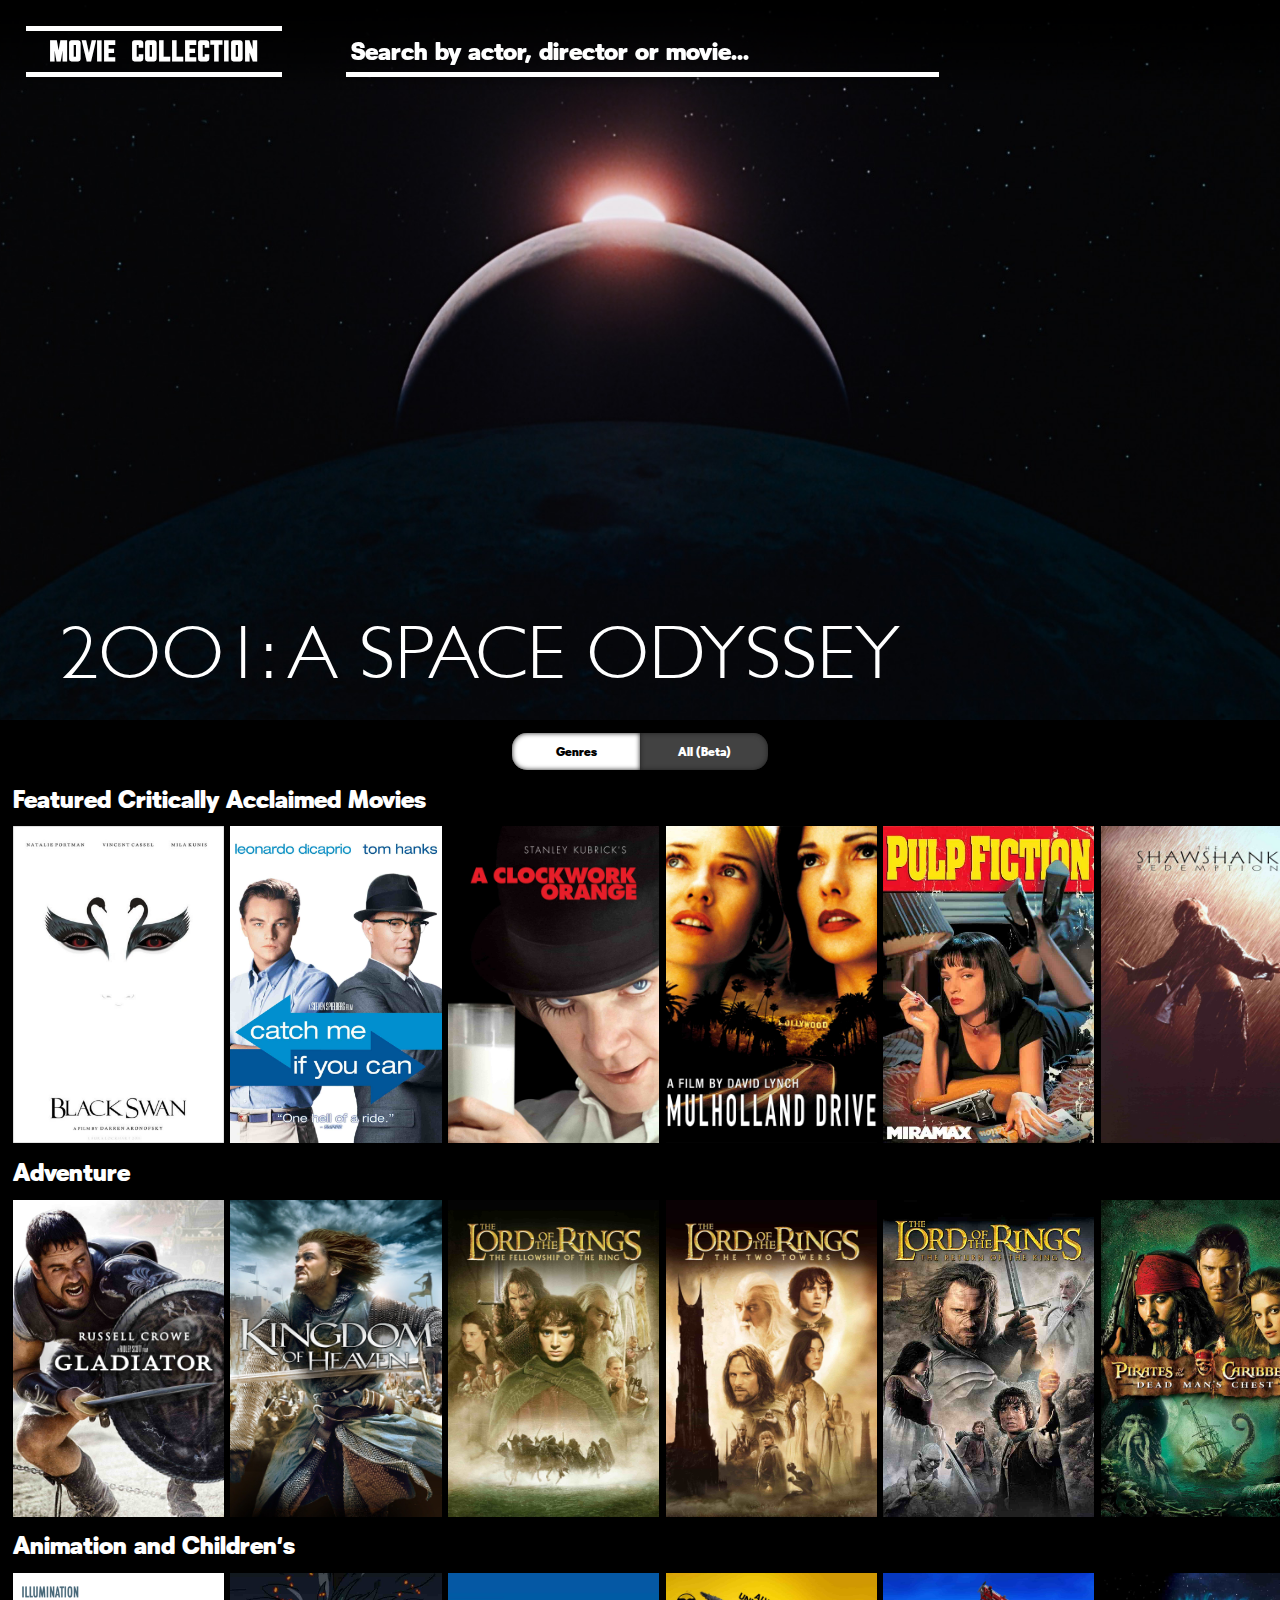
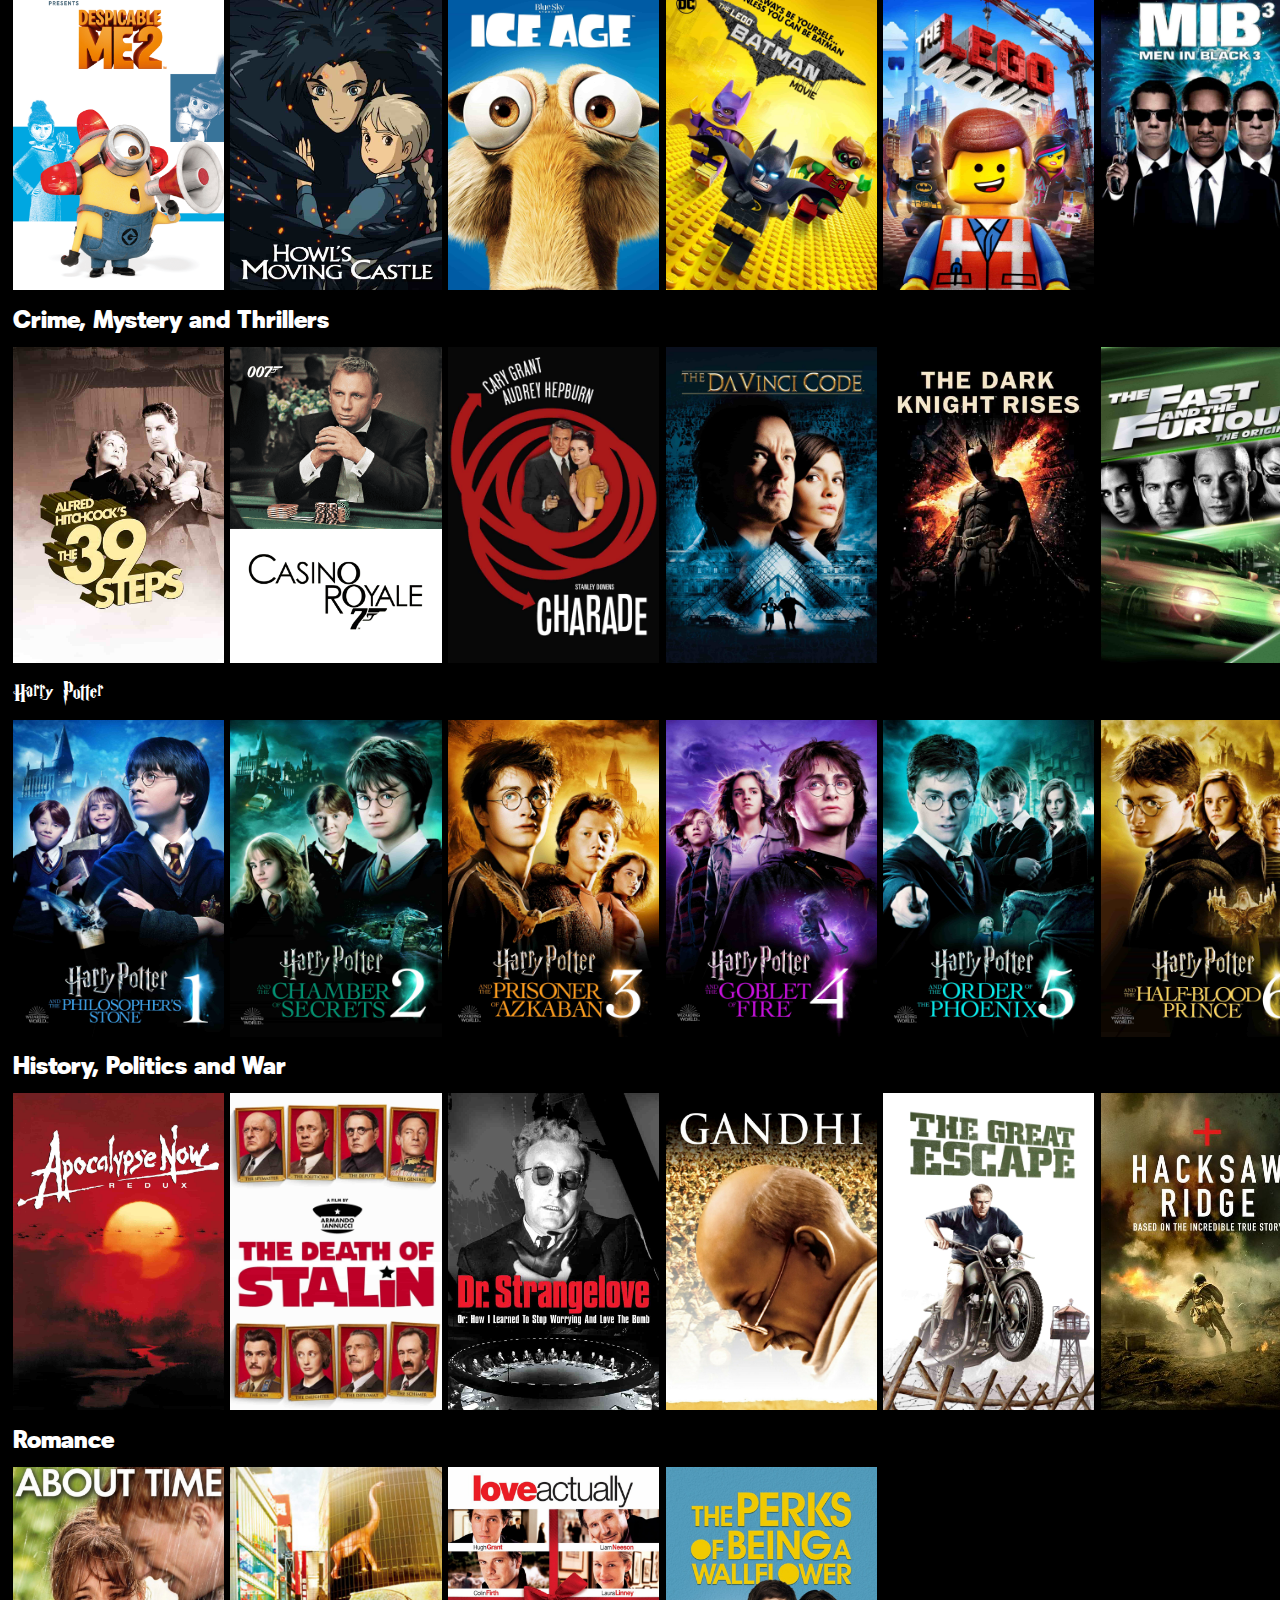
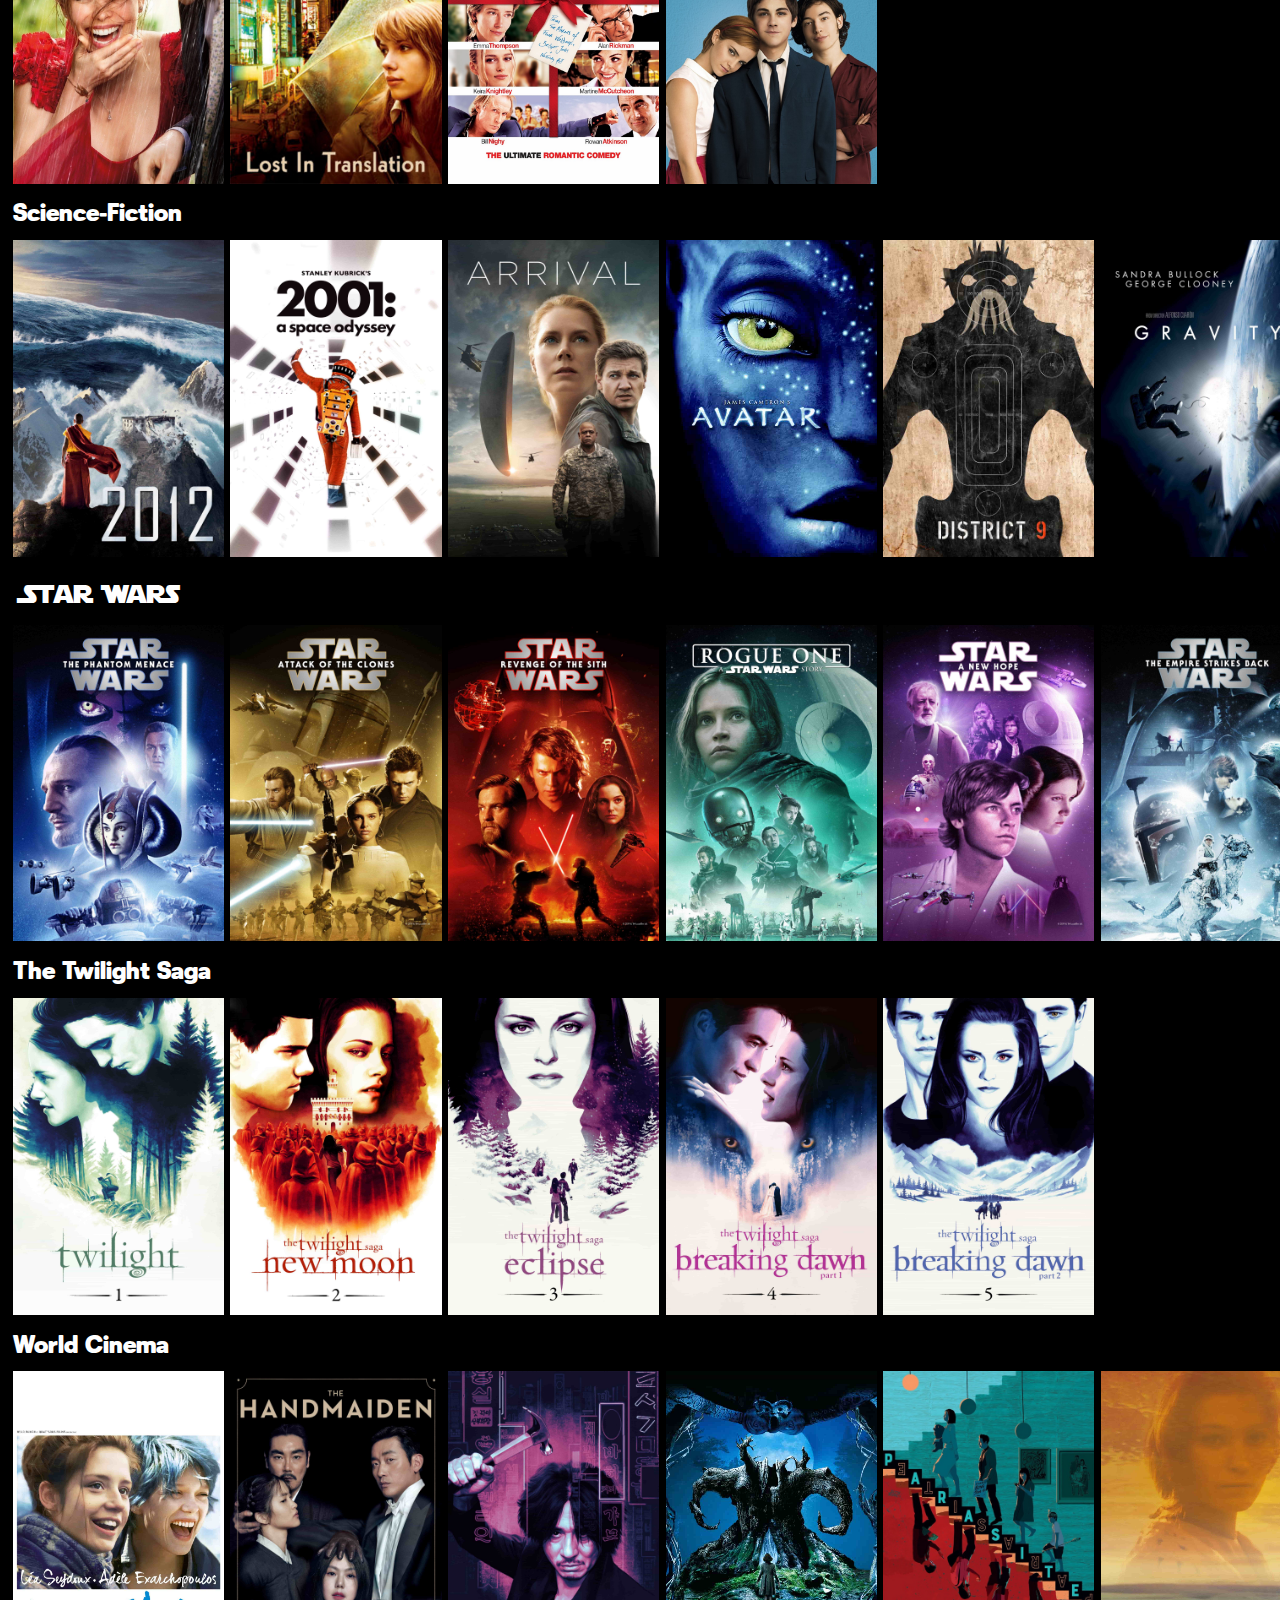
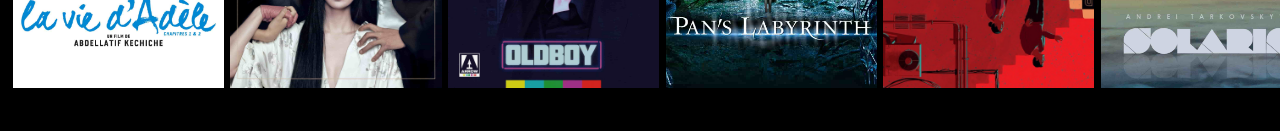
==== commit 062557dc: "Added Train to Busan and corrected genres error." ====
--- a/movies.html
+++ b/movies.html
@@ -35,7 +35,7 @@
     <p id="search-results">Search Results</p>
     
     <div id="button-box">
-        <button class="buttons" id="view-genres">Genres</button><button class="buttons" id="view-all" onclick="sortList()">All (Beta)</button>
+        <button class="buttons" id="view-genres" onclick="refresh()">Genres</button><button class="buttons" id="view-all" onclick="sortList()">All (Beta)</button>
     </div>
           
 <div id="content">
@@ -308,23 +308,6 @@
                     <img src="ratings/12.png" class="movie-icon movie-icon-right"> 
                 </div>
              </a>
-            </div>
-        <div class="movie-box">
-            <img src="posters/red-october.jpg" class="movie-poster">
-             <a href="https://www.youtube.com/watch?v=5DGgUjmJrtU">
-                <div class="movie-information">
-                    <div class="movie-details">
-                        <p class="movie-title">The Hunt for Red October</p>
-                        <p class="movie-detail">John McTiernan</p>
-                        <p class="movie-detail">1990</p>
-                        <p class="movie-detail">War</p>
-                        <p class="movie-detail">2 hours 15 minutes</p> 
-                        <p class="movie-detail-hidden">Sean Connery, Alec Baldwin, Sam Neill, Larry Feguson, Scott Glenn, James Earl Jones</p>
-                    </div>
-                    <img src="icons/youtube.png" class="movie-icon movie-icon-left">
-                    <img src="ratings/pg.png" class="movie-icon movie-icon-right"> 
-                </div>
-             </a>
         </div>
         <div class="movie-box">
             <img src="posters/chest.jpg" class="movie-poster">
@@ -1076,6 +1059,23 @@
                     </div>
                     <img src="icons/youtube.png" class="movie-icon movie-icon-left">
                     <img src="ratings/15.png" class="movie-icon movie-icon-right"> 
+                </div>
+             </a>
+        </div>
+        <div class="movie-box">
+            <img src="posters/red-october.jpg" class="movie-poster">
+             <a href="https://www.youtube.com/watch?v=5DGgUjmJrtU">
+                <div class="movie-information">
+                    <div class="movie-details">
+                        <p class="movie-title">The Hunt for Red October</p>
+                        <p class="movie-detail">John McTiernan</p>
+                        <p class="movie-detail">1990</p>
+                        <p class="movie-detail">War</p>
+                        <p class="movie-detail">2 hours 15 minutes</p> 
+                        <p class="movie-detail-hidden">Sean Connery, Alec Baldwin, Sam Neill, Larry Feguson, Scott Glenn, James Earl Jones</p>
+                    </div>
+                    <img src="icons/youtube.png" class="movie-icon movie-icon-left">
+                    <img src="ratings/pg.png" class="movie-icon movie-icon-right"> 
                 </div>
              </a>
         </div>
@@ -1726,6 +1726,24 @@
                 </div>
              </a>
         </div>
+        <div class="movie-box">
+            <img src="posters/busan.jpg" class="movie-poster">
+            <a href="https://www.youtube.com/watch?v=9nKWNZ1zms0">
+                <div class="movie-information">
+                    <div class="movie-details">
+                        <p class="movie-title">Train to Busan</p>
+                        <p class="movie-detail">Yeon Sang-ho</p>
+                        <p class="movie-detail">2016</p>
+                        <p class="movie-detail">Zombie</p>
+                        <p class="movie-detail">1 hour 58 minutes</p>  
+                        <p class="movie-detail-hidden">Gong Yoo, Ma Dong-seok, Yeon Sang-ho, Jung Yu-mi, Kim Su-an, Choi Woo-shik</p>
+                        <p class="movie-detail">Korean</p>
+                    </div>
+                    <img src="icons/youtube.png" class="movie-icon movie-icon-left">
+                    <img src="ratings/15.png" class="movie-icon movie-icon-right"> 
+                </div>
+             </a>
+        </div>
     </div>
 
 </div>
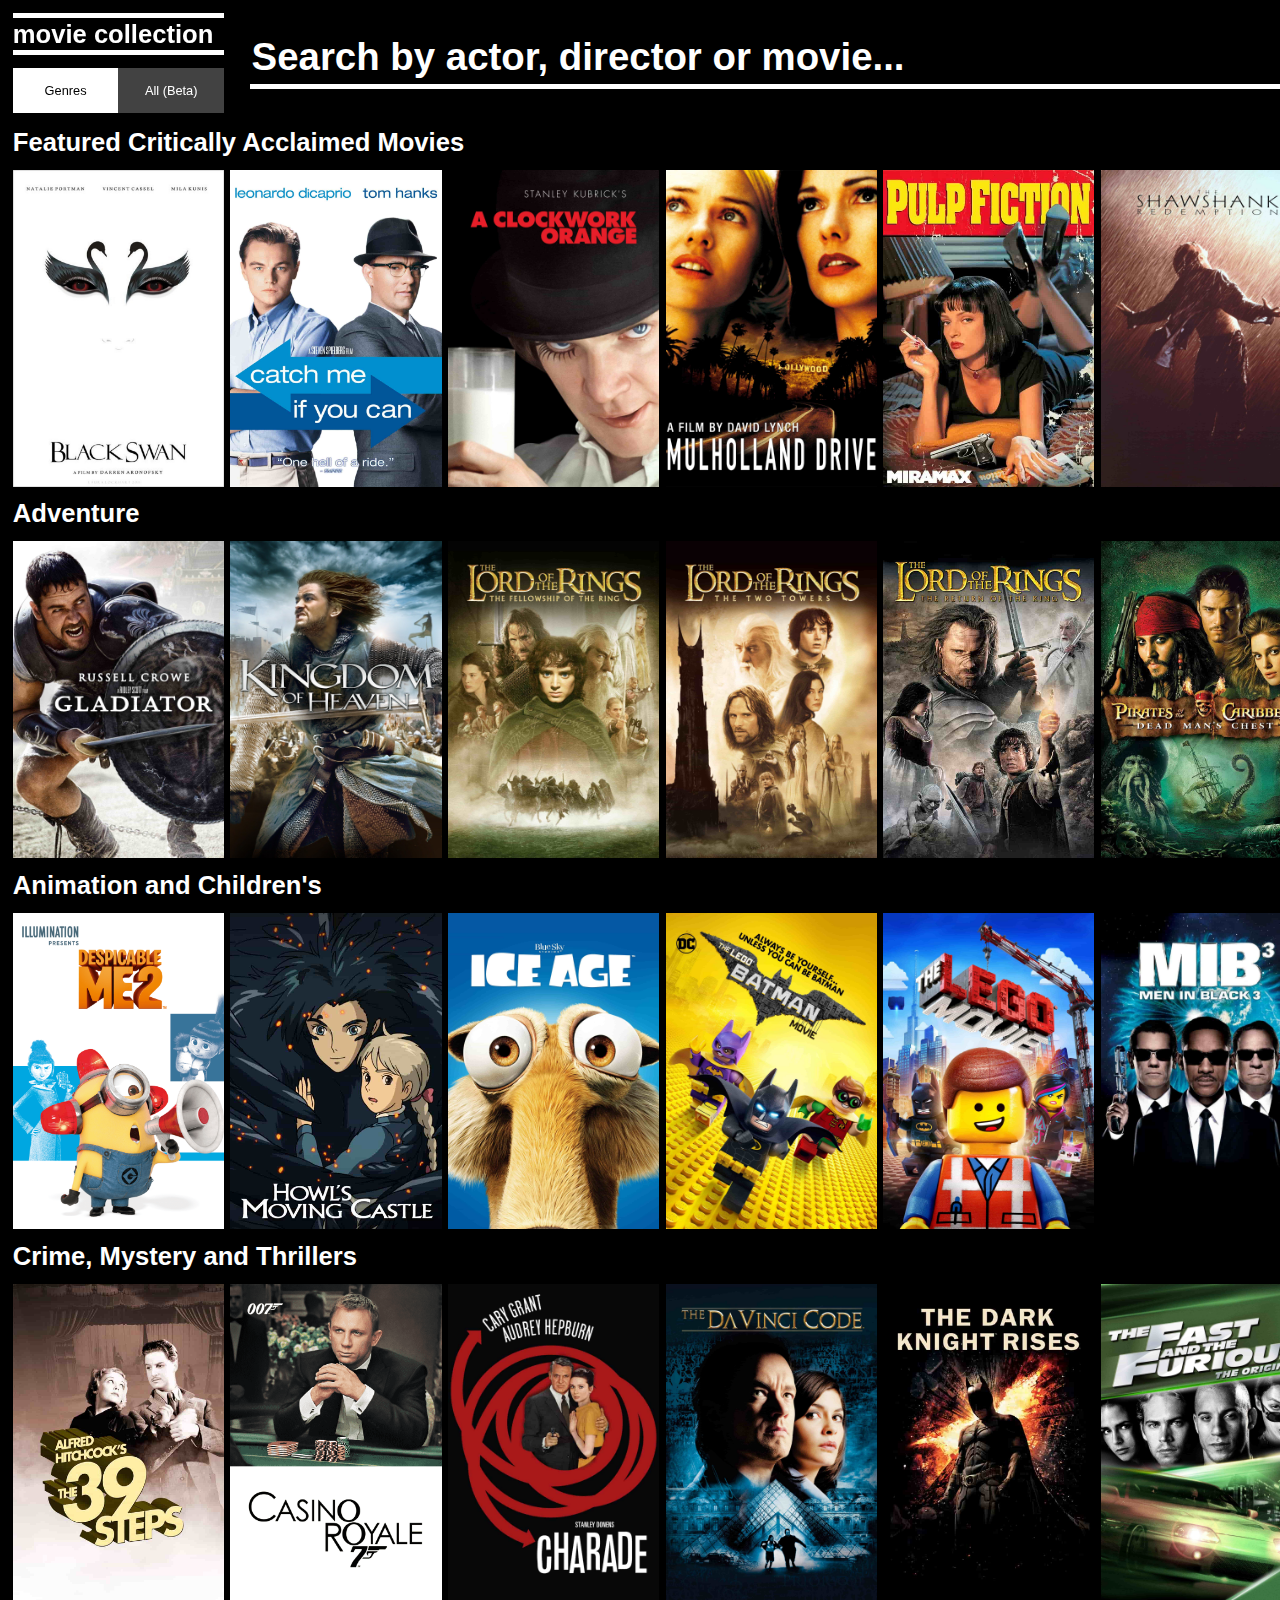
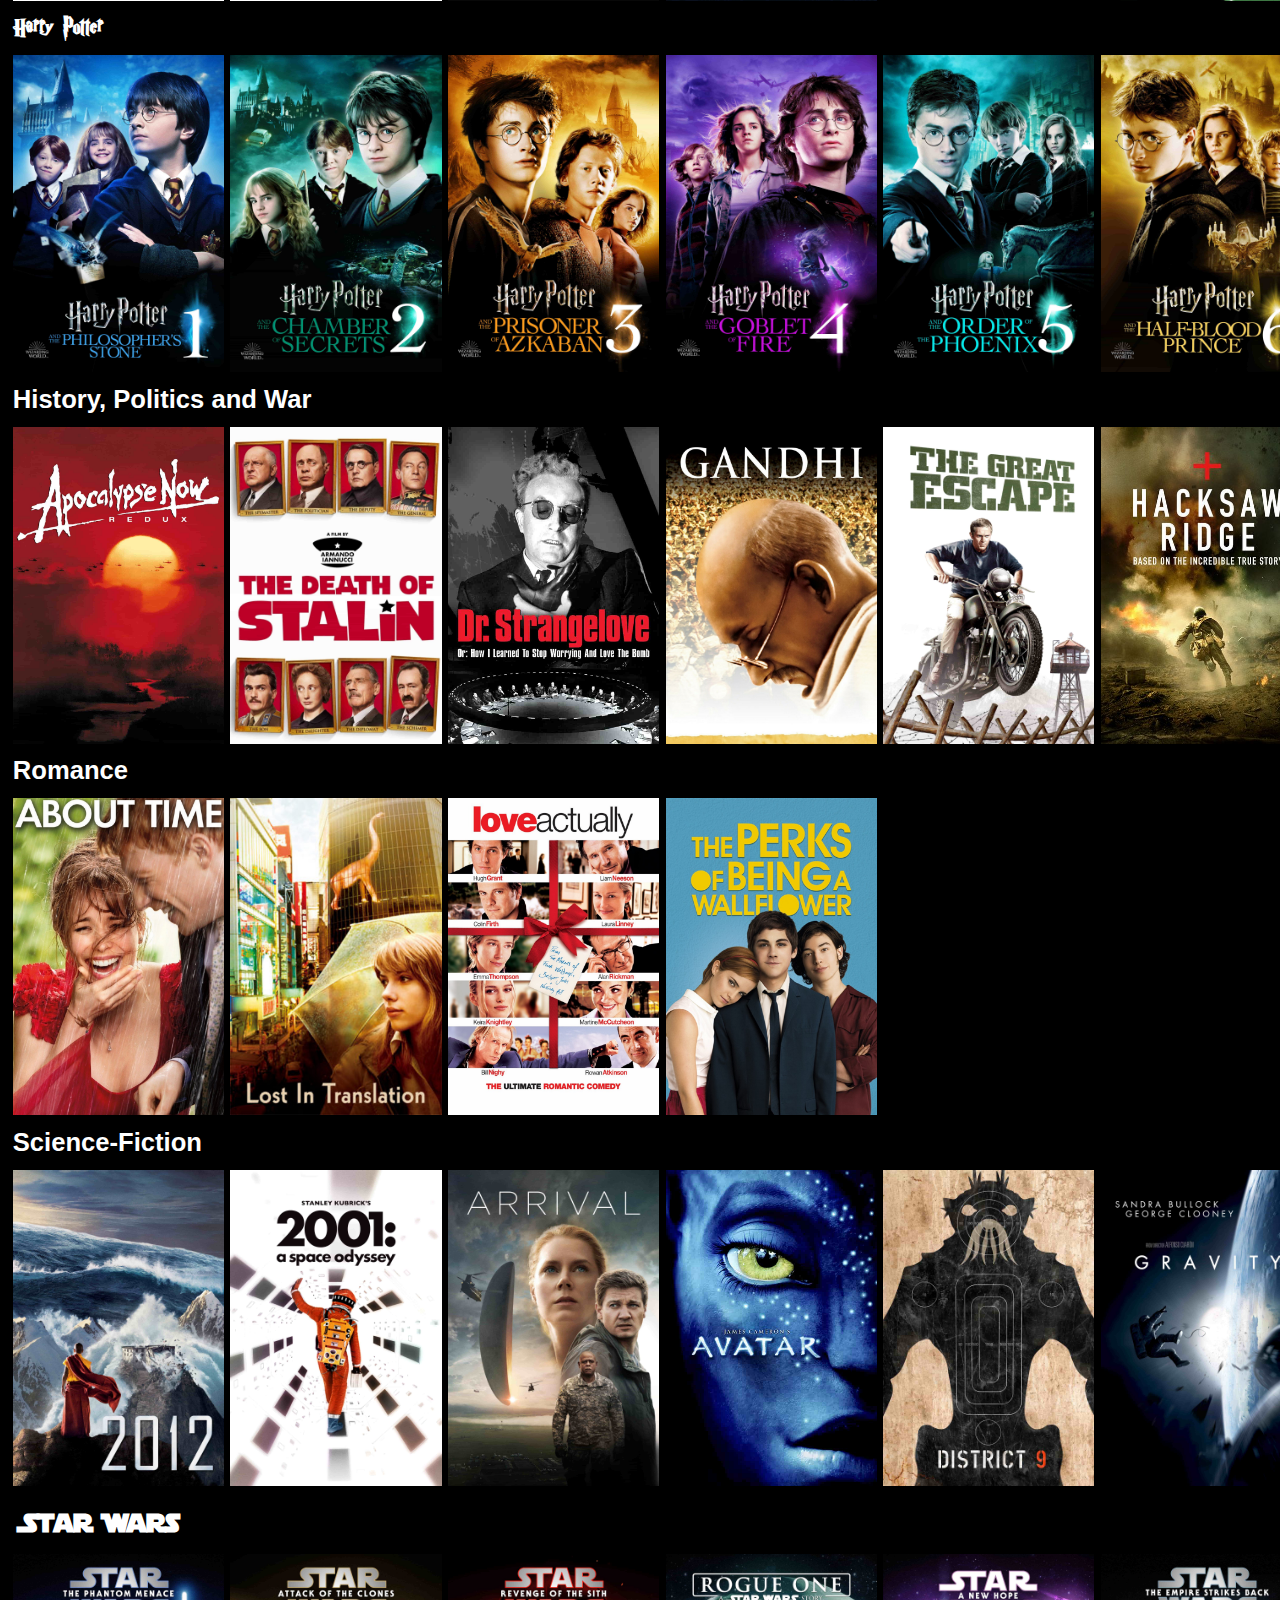
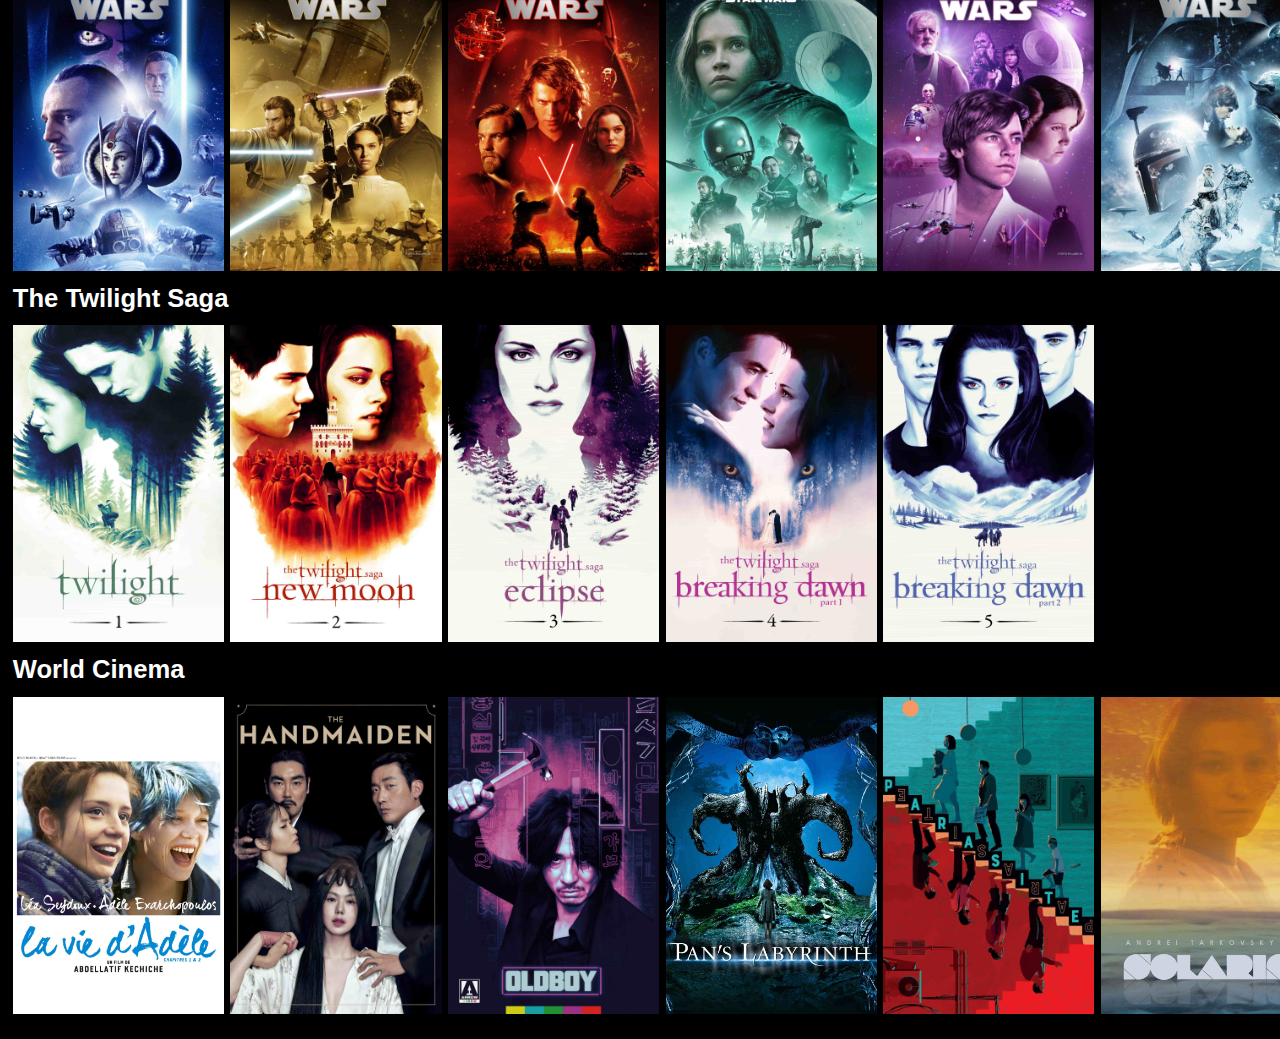
==== commit 19c025fa: "Started cleaning up the css." ====
--- a/movies.html
+++ b/movies.html
@@ -15,28 +15,22 @@
 
     <div id="top-bar">
         <div class="top-title-box">        
-            <p class="top-title">MOVIE COLLECTION</p>
+            <p class="top-title">movie collection</p>
+            <div id="button-box">
+                <button class="buttons" id="view-genres" onclick="refresh()">Genres</button><button class="buttons" id="view-all" onclick="sortList()">All (Beta)</button>
+            </div>
         </div>
         <div id="top-search-box">
             <input type="text" id="search1" onkeyup="search1()"  placeholder="Search by actor, director or movie..." title="Type in a movie">
         </div>
+        
     </div>
     
     <div id="block"></div>
     
-    <a id="banner-link" href="https://1drv.ms/v/s!AguK73hSjArpjapY41tPJSIw1iPypg?e=dMWLCm">
-        <div id="banner">
-            <div id="banner-title-box">
-                <p id="banner-title">2OO1: A SPACE ODYSSEY</p>
-            </div>
-        </div>
-    </a>
-    
     <p id="search-results">Search Results</p>
     
-    <div id="button-box">
-        <button class="buttons" id="view-genres" onclick="refresh()">Genres</button><button class="buttons" id="view-all" onclick="sortList()">All (Beta)</button>
-    </div>
+   
           
 <div id="content">
 
@@ -83,7 +77,7 @@
             <a href="https://www.amazon.co.uk/gp/video/detail/B00FFIID88/ref=atv_yv_hom_c_unkc_1_1">
                 <div class="movie-information">
                     <div class="movie-details">
-                        <p class="movie-title">Clockwork Orange<span style="float: left;">A</span></p>
+                        <p class="movie-title">A Clockwork Orange</p>
                         <p class="movie-detail">Stanley Kubrick</p>
                         <p class="movie-detail">1971</p>
                         <p class="movie-detail">Dystopian</p>
--- a/movies.css
+++ b/movies.css
@@ -1,21 +1,12 @@
 html, body{
     background-color: black;
+    font-family: Helvetica;
     margin: 0;
 }
 
 @font-face {
     font-family: california-gothic;
      src: url(fonts/california-gothic.otf);
-}
-
-@font-face {
-    font-family: plymouth-regular;
-     src: url(fonts/plymouth-regular.ttf);
-}
-
-@font-face {
-    font-family: plymouth-bold;
-     src: url(fonts/plymouth-bold.ttf);
 }
 
 @font-face {
@@ -51,75 +42,67 @@
 /*Top Bar*/
 
 #top-bar{
+    display: block;
+    font-size: 0;
+    height: 9vw;
+    overflow: hidden;
+    width: 100%;
+}
+
+.top-title-box{ 
+    background-color: rgba(0, 0, 0, 0.75);
+    margin: 0;
+    padding: 1vw 0 1vw 1vw; 
     position: fixed;
-    display:block;
-    padding:1vw;
-    overflow:hidden;
-    font-size: 0;
-    height: 5vw;
-    width: 100%;
-    background-image: linear-gradient(rgba(0,0,0,1), rgba(0,0,0,0.8), rgba(0,0,0,0.5), rgba(0,0,0,0));
-    z-index:999;
-}
-
-.top-title-box{
-    float:left;
-    width: 20vw;
-    margin: 0;
-    background-color: rgba(255,255,255,0);
-    padding:1vw; 
+    width: 16.5vw;
+    z-index: 999;
 }
 
 .top-title{
-    margin: 0;
+    border-bottom: solid 5px white;
     border-top: solid 5px white;
-    border-bottom: solid 5px white;
     color: white;
     font-size: 2vw;
     font-weight: bold;
-    font-family: california-gothic;
-    padding: 6px 3px 3px 3px;
-    text-align: center;
     line-height: 2.5vw;
+    margin: 0;
+    width: 100%;
 }
 
 #top-search-box{
-    float:left;
-    width: 51vw;
-    margin: 0 0 0 3vw;
-    padding:1vw; 
+    height: 9vw;
+    margin: 0 0 0 18.5vw;
+    padding: 1vw;
+    width: 81.5vw;
 }
 
 #search1{
-    display: block; 
-    float:left;
-    width: 45vw;
-    padding: 4px 1vw 5px 5px;
-    margin: 0;
-    border-top: solid 5px rgba(255,255,255,0);
+    background-color: black;
     border-bottom: solid 5px white;
     border-left: none;
     border-right: none;
+    border-top: solid 5px black;
+    display: block; 
+    float: left;
+    font-size: 3vw;
+    font-weight: bold;
+    height: 4vw;
+    line-height: 3vw;
+    margin: 1vw 0 2vw 0;
+    width: 100%;
+}
+
+input#search1, input#search1::placeholder{
+    color: white;
+    outline: none;
+}
+
+#search-results{
+    color: white;
+    display: none;
     font-size: 2vw;
-    height: 2.5vw;
-    font-weight: bold;
-    font-family: plymouth-bold;
-    background-color: rgba(0,0,0,0);
-    border-radius: 0;
-}
-
-input#search1, input#search1::placeholder{
-    color: white;
-    outline: none;
-}
-
-#search-results{
-    display: none;
-    color: white;
-    padding:1vw 0 0 1vw;
-    margin: 0;
-    font-size: 2vw;
-    font-family: plymouth-bold;
+    margin: 0;
+    padding: 1vw 0 0 1vw;
 }
 
 /*Top Bar Mobile*/
@@ -129,120 +112,68 @@
     (max-device-width: 480px){
     
     #top-bar{
-    height: auto;
+        height: auto;
     }
     
     .top-title-box {
-    float: none;
-    width: 40vw;
-    margin:2vw auto 0 auto;
-    padding:2vw; 
-  }
+        float: none;
+        margin: 2vw auto 0 auto;
+        padding: 2vw; 
+        width: 40vw;
+    }
     
     .top-title{
-    font-size: 4vw;
-    line-height: 5vw;
-    border-top: solid 2.5px black;
-    border-bottom: solid 2.5px black;
-    }
+        font-size: 4vw;
+        line-height: 5vw;
+        border-top: solid 2.5px black;
+        border-bottom: solid 2.5px black;
+    }   
     
     #top-search-box{
-    float:none;
-    width: 98vw;
-    margin: auto;
-    padding: 1vw; 
+        float: none;
+        margin: auto;
+        padding: 1vw; 
+        width: 98vw;
     }
     
     #search1{
-    float: none;
-    width: 82vw;
-    padding: 1vw;
-    margin: 2vw auto;
-    border-top: solid 2.5px black;
-    border-bottom: solid 2.5px white;
-    font-size: 4vw;
-    height: 5vw;
+        border-bottom: solid 2.5px white;
+        border-top: solid 2.5px black;
+        float: none;
+        font-size: 4vw;
+        height: 5vw;
+        margin: 2vw auto;
+        padding: 1vw;
+        width: 82vw;
     }
         
     #search-results{
-    padding:2vw 0 0 2vw;
-    font-size: 4vw;
-    }
-}
-
-/*Banner*/
-
-#block{
-    display: none;
-    height: 10vw;
-    width: 100%;
-    margin: 0;
-}
-
-#banner-link{
-    display: block;  
-}
-
-#banner{
-    display: block;
-    width: 100vw;
-    height: 80vh;
-    background-image: url("banners/odyssey.jpg");
-    background-repeat: no-repeat;
-    background-position: center;
-    background-size: cover;
-    transition: 0.5s ease-in-out;
-    
-}
-
-#banner img.transparent {
-opacity:0;
-}
-
-#banner-title-box{
-    position: relative;
-    width: 100vw;
-    height: 80vh;
-}
-
-#banner-title{
-    position: absolute;
-    bottom: 60px;
-    margin: 0 0 0 60px;
-    width: 80%;
-    text-align: left;
-    font-size: 6vw;
-    font-family: gill-sans-light;
+        font-size: 4vw;
+        padding: 2vw 0 0 2vw;
+    }
 }
 
 /*Buttons*/
 
 #button-box{
-    display: block;
-    width: fit-content;
-    margin: 1vw auto;
+    margin: 1vw 0 0 0;
 }
 
 .buttons{
-    margin: 0;
     border: none;
+    cursor: pointer;
+    display: inline-block;
     font-size: 1vw;
-    font-family: plymouth-bold;
-    width: 10vw;
-    text-align: center;
-    display: inline-block;
-    cursor: pointer;
+    line-height: 2vw;
+    margin: 0;
+    outline: none;
     padding: 10px;
-    outline: none;
+    text-align: center; 
+    width: 50%;
 }
 
 #view-genres{
-    border-radius: 15px 0 0 15px;
     background-color: white;
-    -webkit-box-shadow: inset 0px 0px 5px #212121;
-     -moz-box-shadow: inset 0px 0px 5px #212121;
-          box-shadow: inset 0px 0px 5px #212121;
-    border-radius: 15px 0 0 15px;
 }
 
 #view-genres:focus{
@@ -253,10 +184,6 @@
 #view-all{
     background-color: #424242;
     color: white;
-    -webkit-box-shadow: inset 0px 0px 5px #212121;
-     -moz-box-shadow: inset 0px 0px 5px #212121;
-          box-shadow: inset 0px 0px 5px #212121;
-    border-radius: 0 15px 15px 0;
 }
 
 #view-genres:hover, #view-all:hover {
@@ -268,29 +195,29 @@
 
 #content{
     display: block;
-    margin: 0 0 30px 0;
+    margin: 1vw 0;
 }
 
 .content-title{
     color: white;
+    font-size: 2vw;
+    font-weight: bold;
+    margin: 0;
     padding: 0 0 0 1vw;
-    margin: 0;
-    font-size: 2vw;
-    font-family: plymouth-bold;
 }
 
 .content-row{
-    display:block;
-    padding:1vw;
+    display: block;
+    font-size: 0;
     overflow: auto;
+    padding: 1vw;
     white-space: nowrap;
-    font-size: 0;
 }
 
 .content-row::-webkit-scrollbar {
+    height: 0;
     -webkit-appearance: none;
     width: 0;
-    height: 0;
 }
 
 /*ContentMobile*/
@@ -300,8 +227,8 @@
     (max-device-width: 480px){
     
     .content-title{
-    padding:2vw 0 0 2vw;
-    font-size: 4vw;
+        padding: 2vw 0 0 2vw;
+        font-size: 4vw;
     }
        
 }
@@ -309,23 +236,23 @@
 /*Movie Box*/
 
 .movie-box{
-    position: relative;
     display: inline-block;
     margin: 0 0.5vw 0 0;
-    width: 16.5vw;   
+    position: relative;
     transition: display 2s;
     transition: scale 0.2s, ease-in-out;
+    width: 16.5vw;   
 }
 
 .movie-box > a > div {
-    visibility: hidden;
     opacity: 1;
     transition: visibility 0.1s, opacity 0.2s ease-in-out;
+    visibility: hidden;
 }
 
 .movie-box:hover > a > div {
+    opacity: 1;
     visibility: visible;
-    opacity: 1;
 }
 
 .movie-box:hover{
@@ -338,38 +265,35 @@
 }
 
 .movie-information{
+    background-color:rgba(0, 0, 0, 0.75);
+    height: 100%;
+    margin: 0;
     position: absolute;
     top: 0px;
-    height: 100%;
-    width:100%;
-    background-color:rgba(0,0,0,0.75);
-    margin: 0;
+    width: 100%;  
 }
 
 .movie-details{
-    width:90%;
     margin: 0 5%;
+    width: 90%;
 }
 
 .movie-title{
-    font-family: plymouth-bold;
-    text-align: center;
     font-size: 26px; 
     white-space: normal;
 }
 
 .movie-detail{
-    font-family: plymouth-regular;
-    text-align: center;
     font-size: 18px;
+    white-space: normal;
 }
 
 .movie-detail:nth-child(2)::before {
-  content: "Directed by ";
+    content: "Directed by ";
 }
 
 .movie-detail:nth-child(3)::before {
-  content: "Released in ";
+    content: "Released in ";
 }
 
 
@@ -379,10 +303,10 @@
 }
 
 .movie-icon{
+    bottom: 0;
     display: block;
+    margin: 1vw;
     position: absolute;
-    bottom: 0;
-    margin: 1vw;
     width: 3vw;
 }
 
@@ -401,22 +325,22 @@
     (max-device-width: 480px){
     
     .movie-box{
-    margin: 0 1vw 0 0;
-    width: 36vw;   
+        margin: 0 1vw 0 0;
+        width: 36vw;   
     }
     
     .movie-title{
-    font-size: 13px;
+        font-size: 13px;
     }
 
     
     .movie-detail{
-    font-size: 9px;
+        font-size: 9px;
     }
     
     .movie-icon{
-    margin: 2vw;
-    width: 6vw;
+        margin: 2vw;
+        width: 6vw;
     }
        
 }